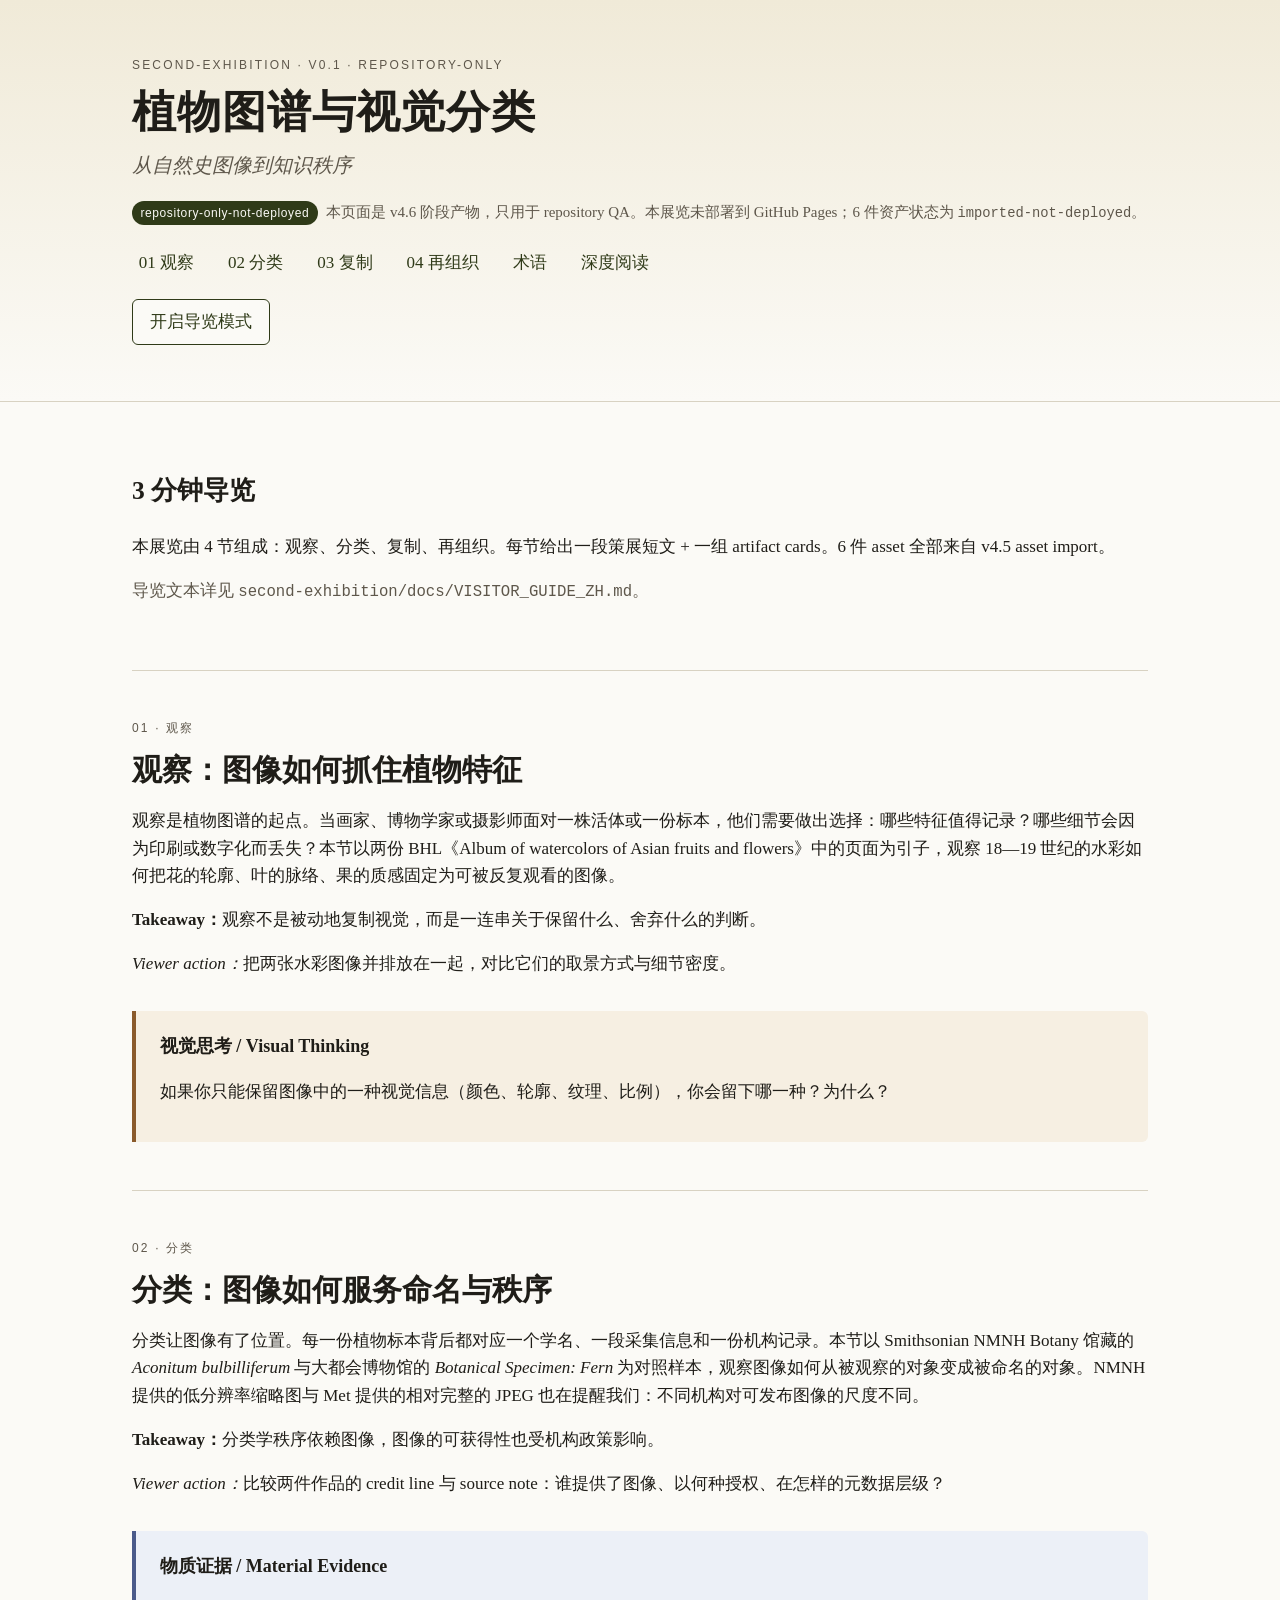
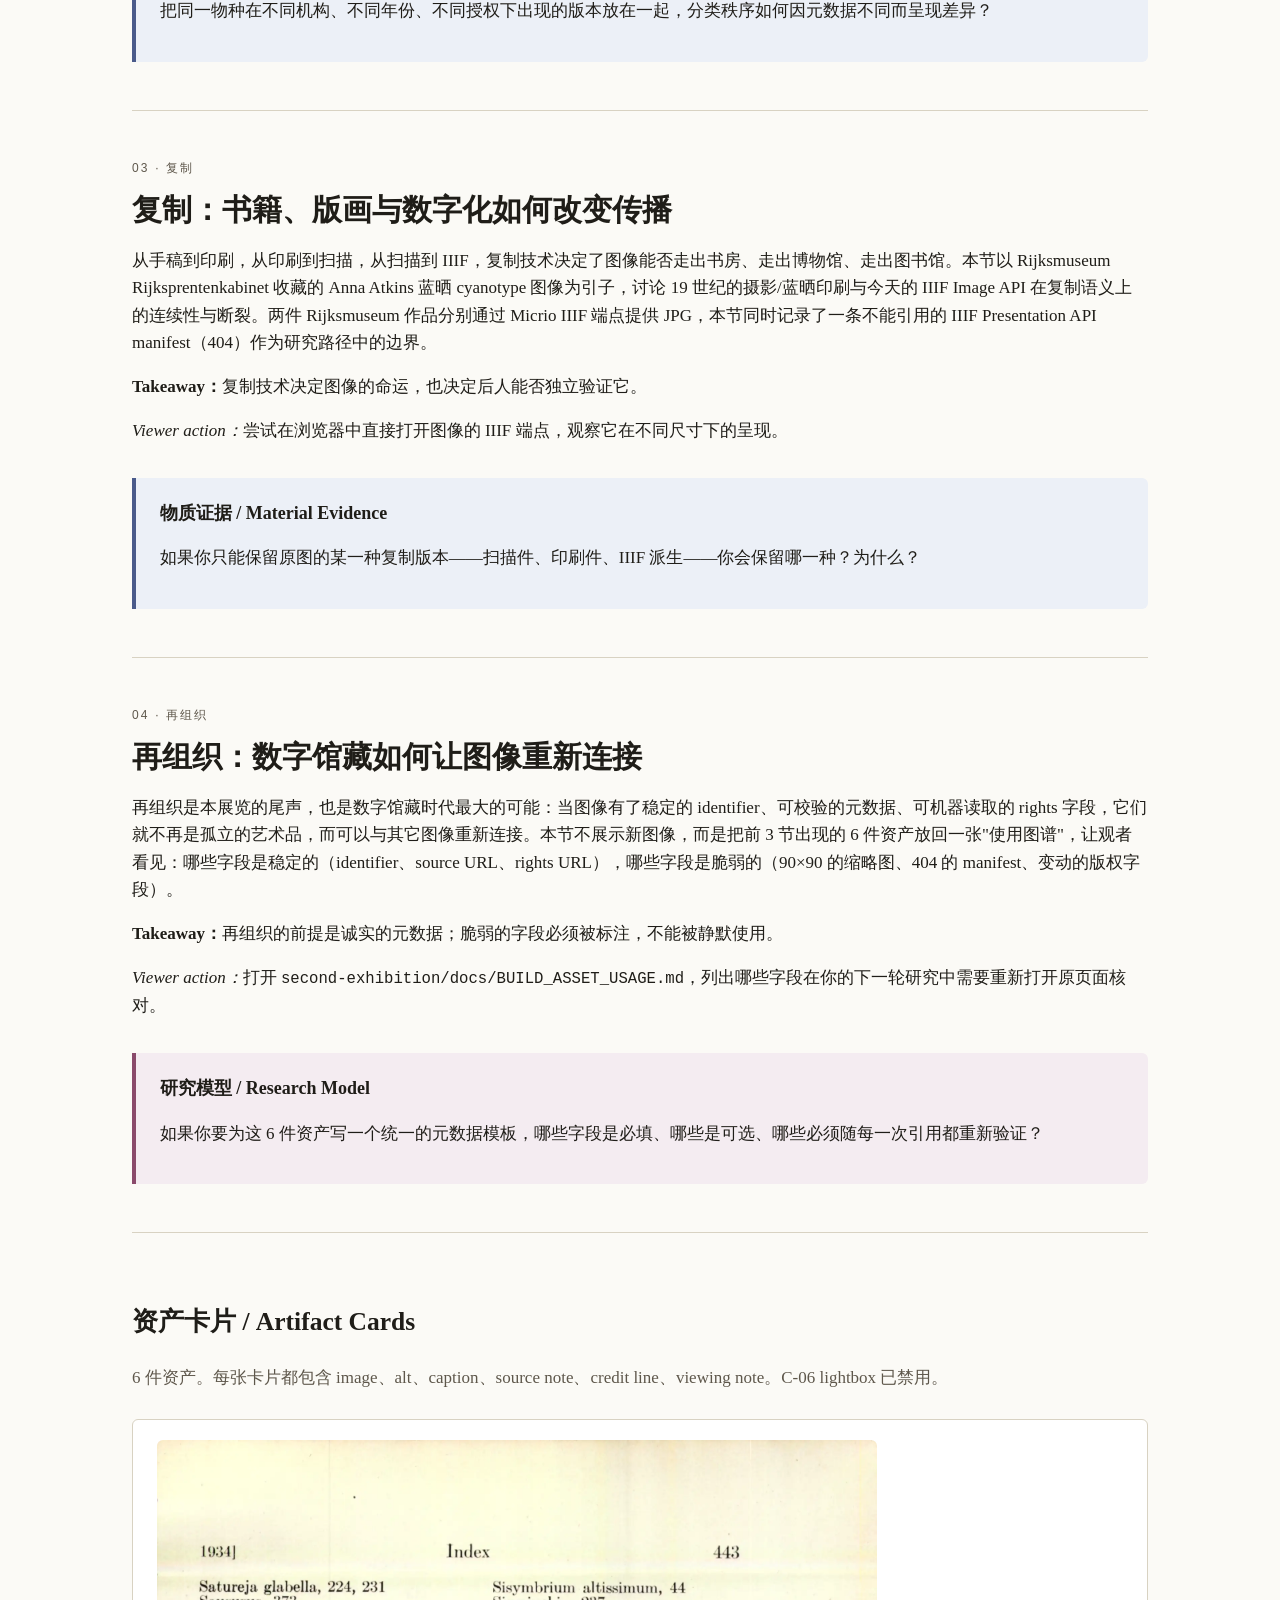
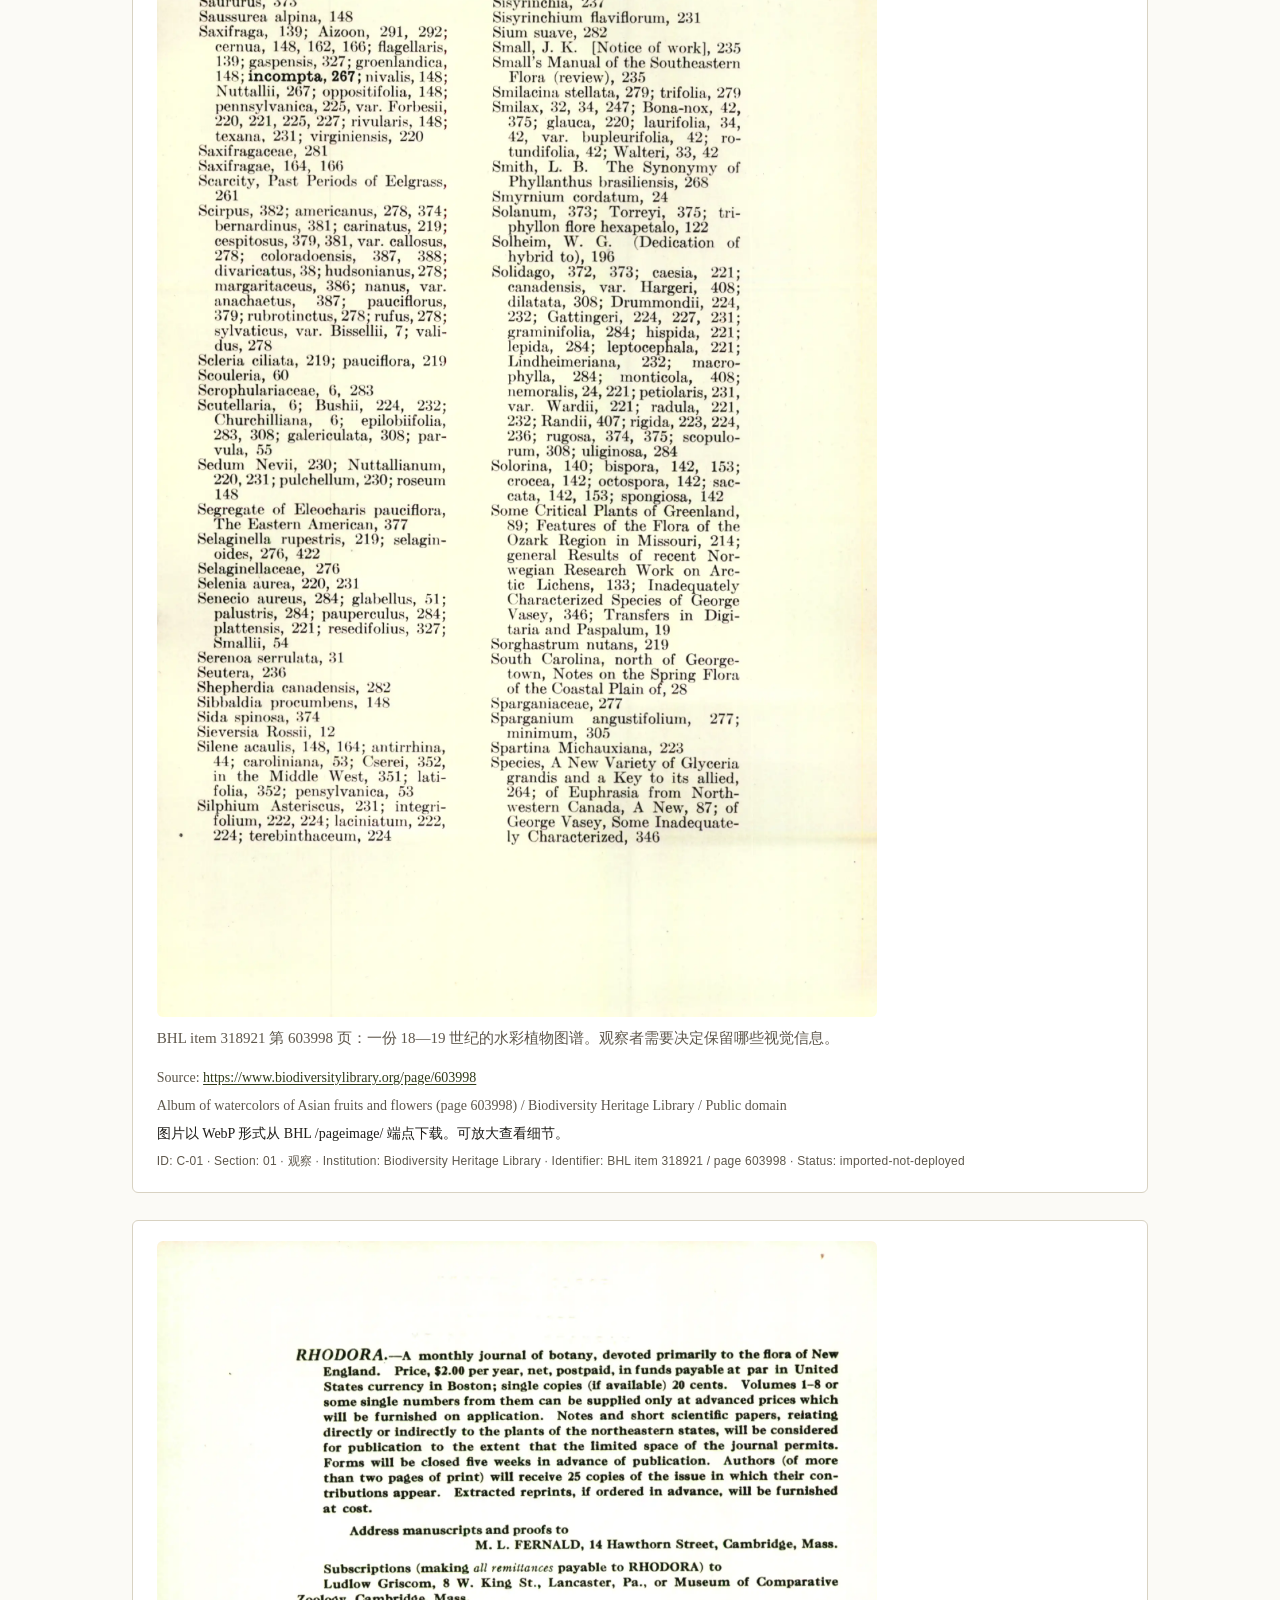
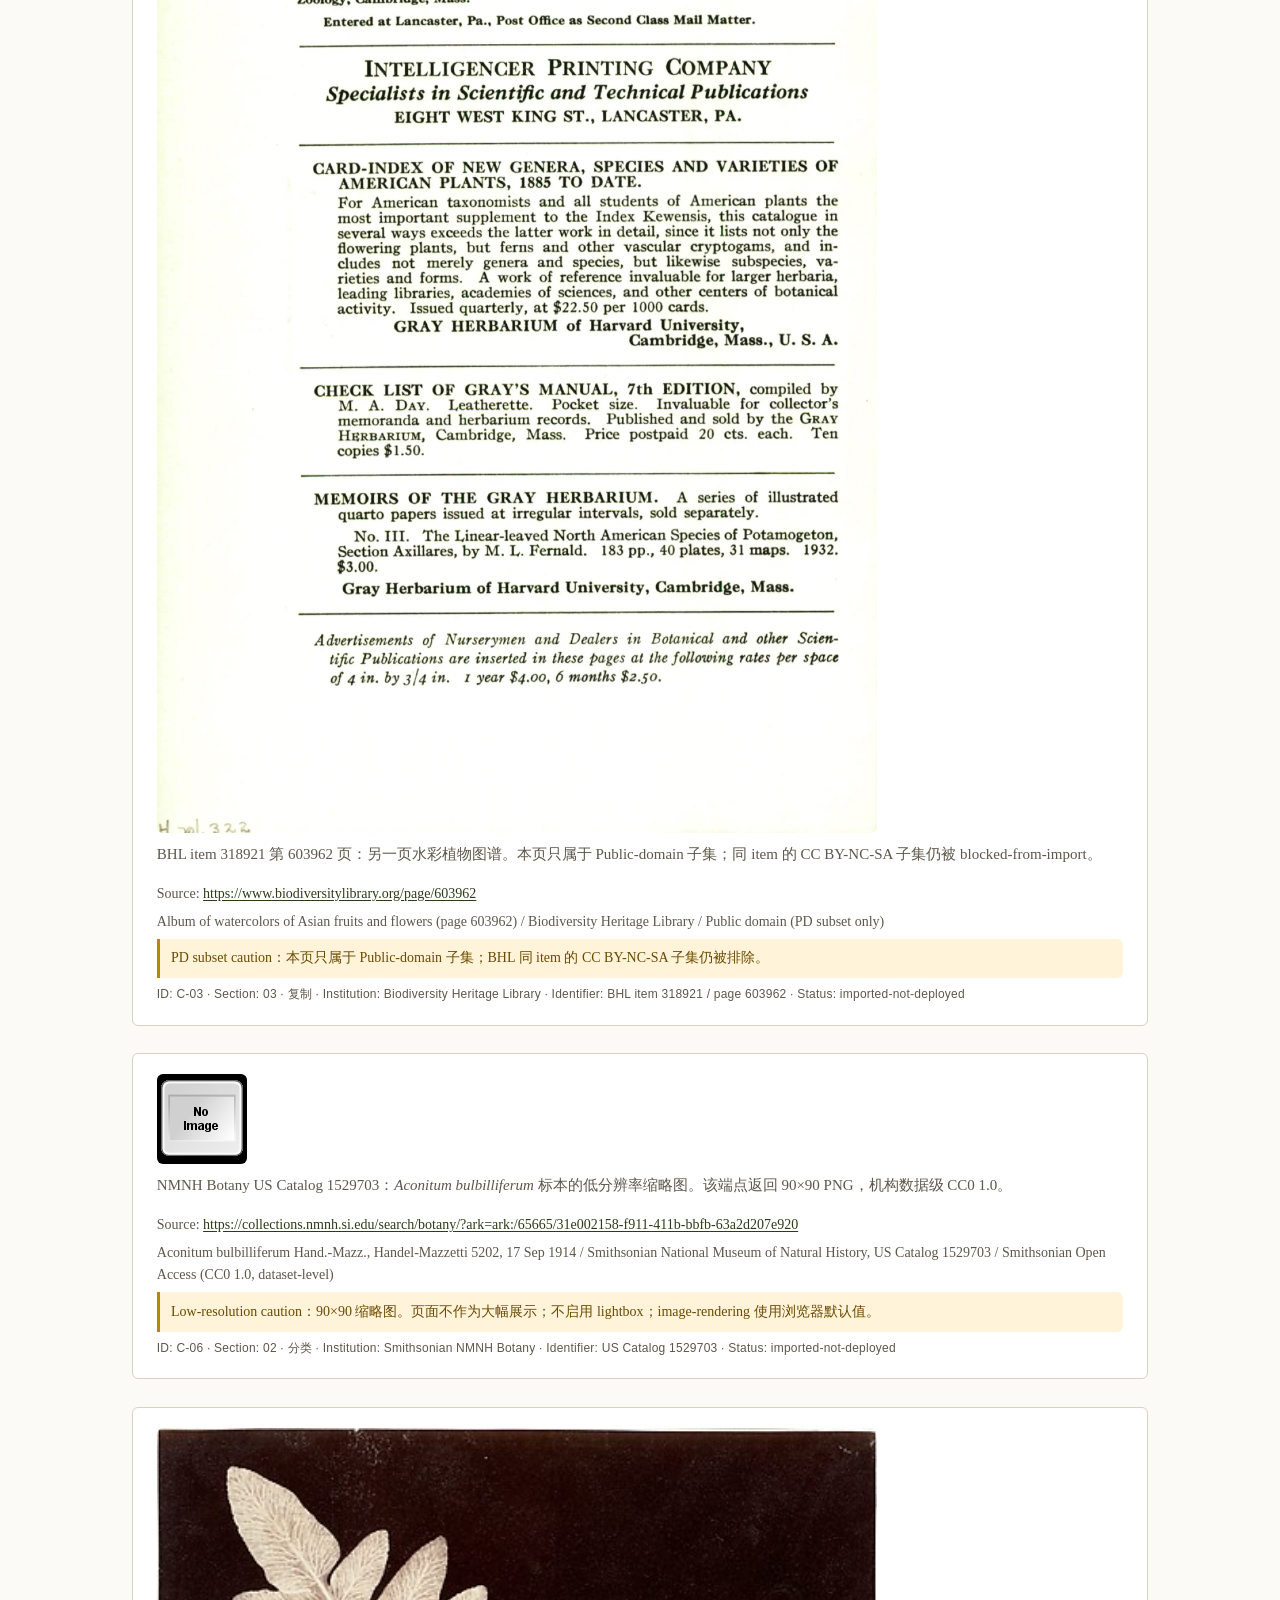
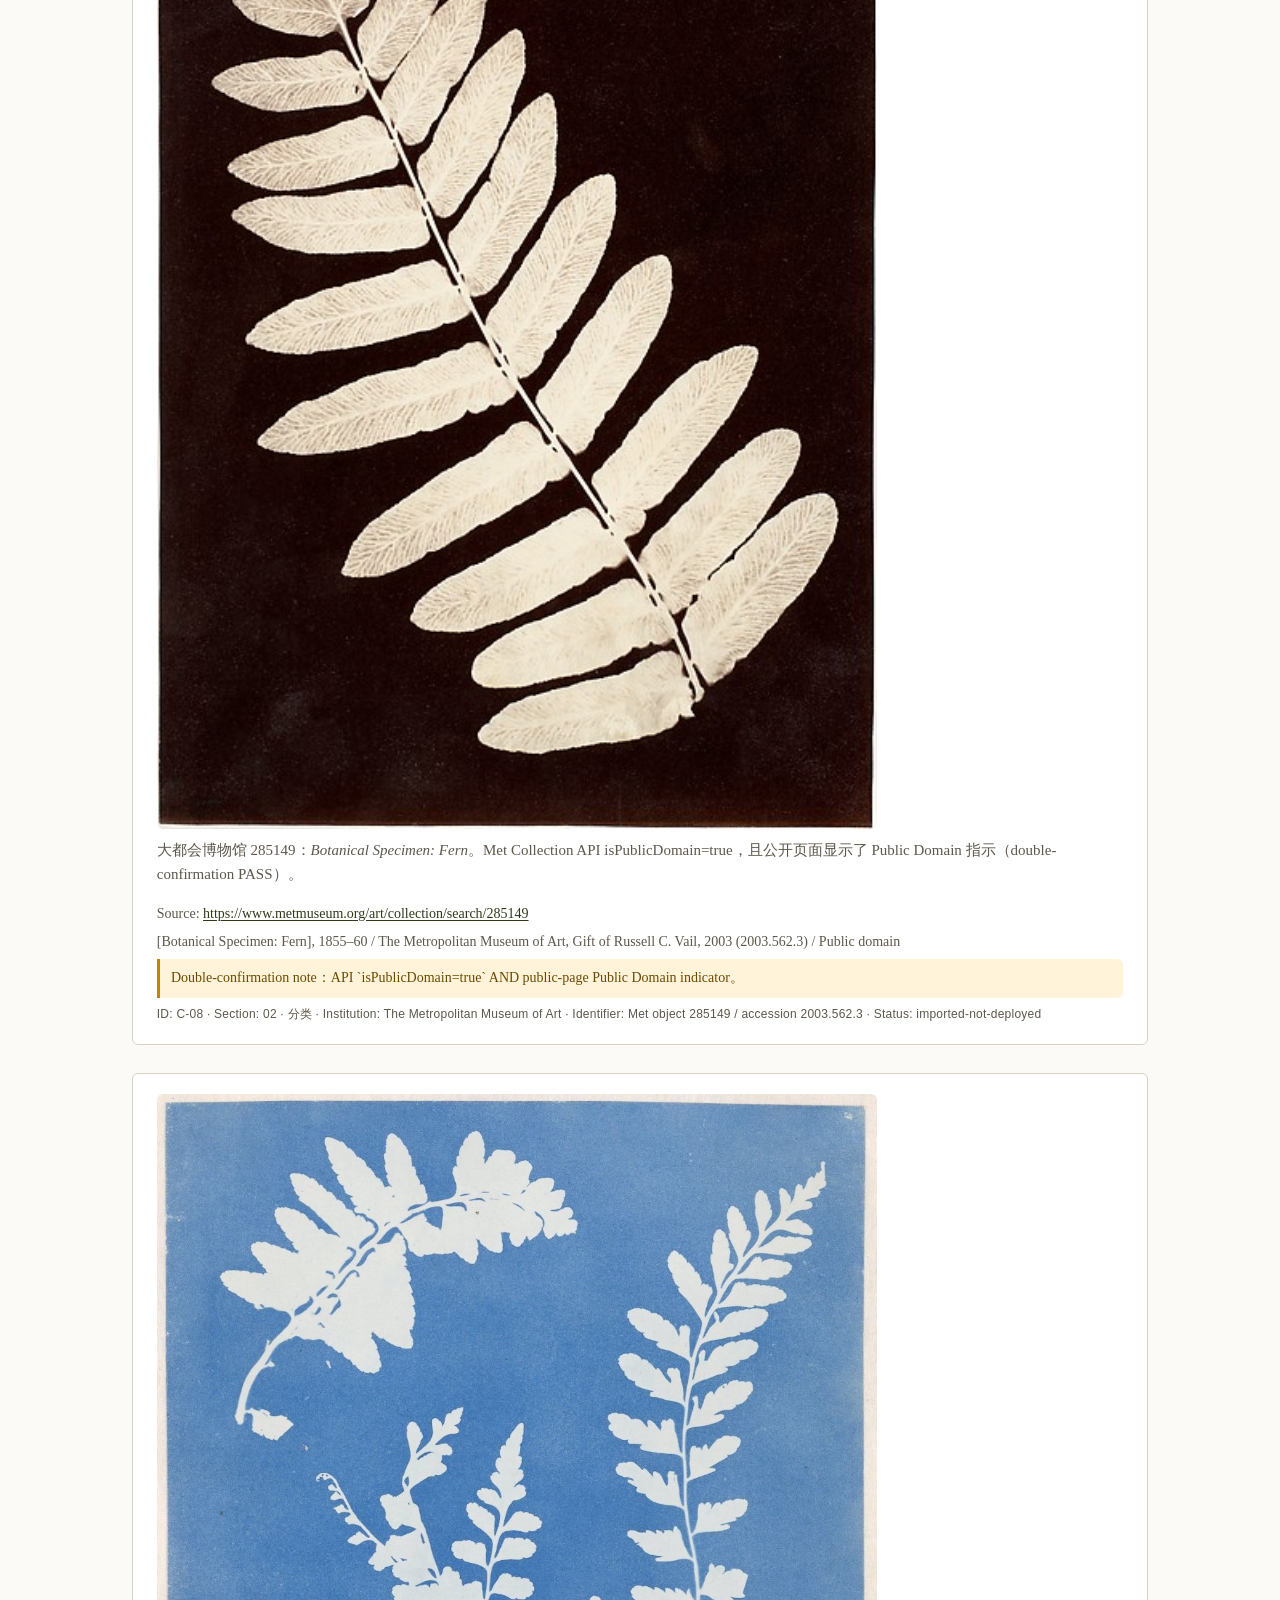
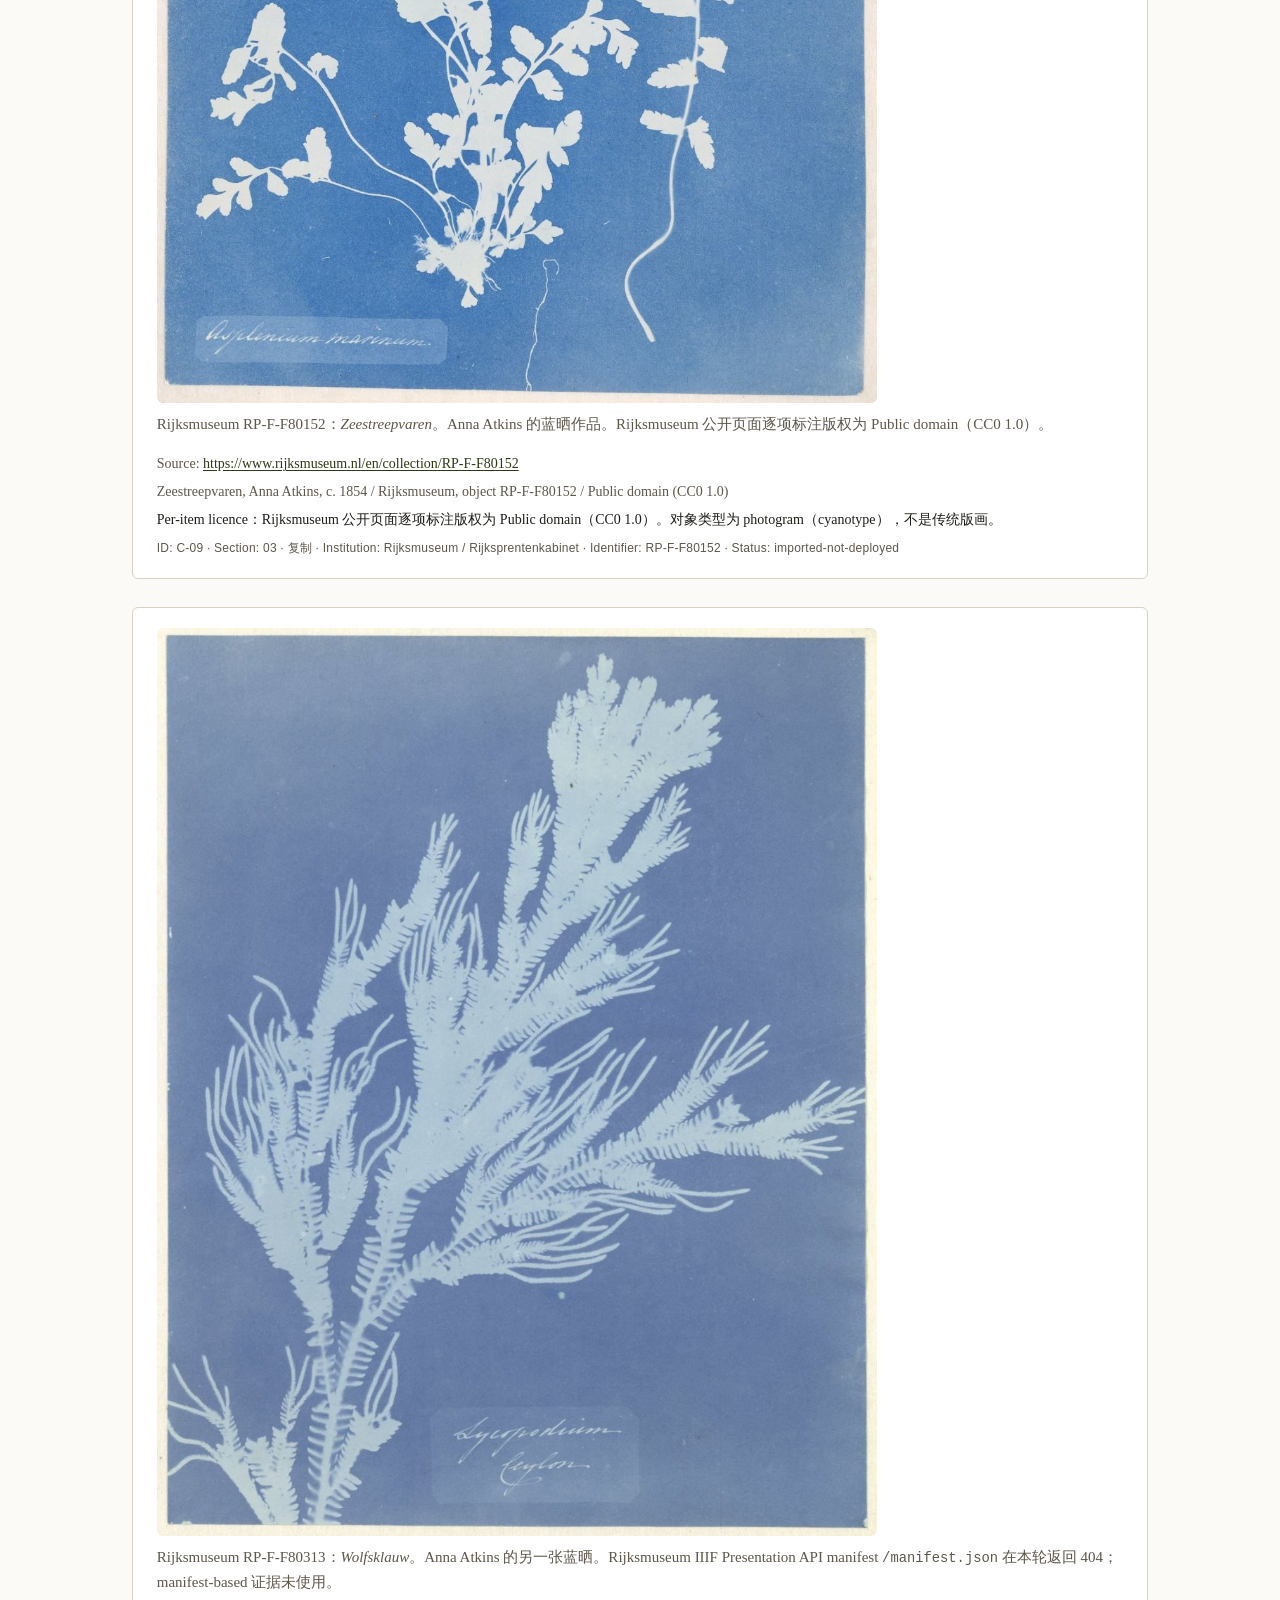
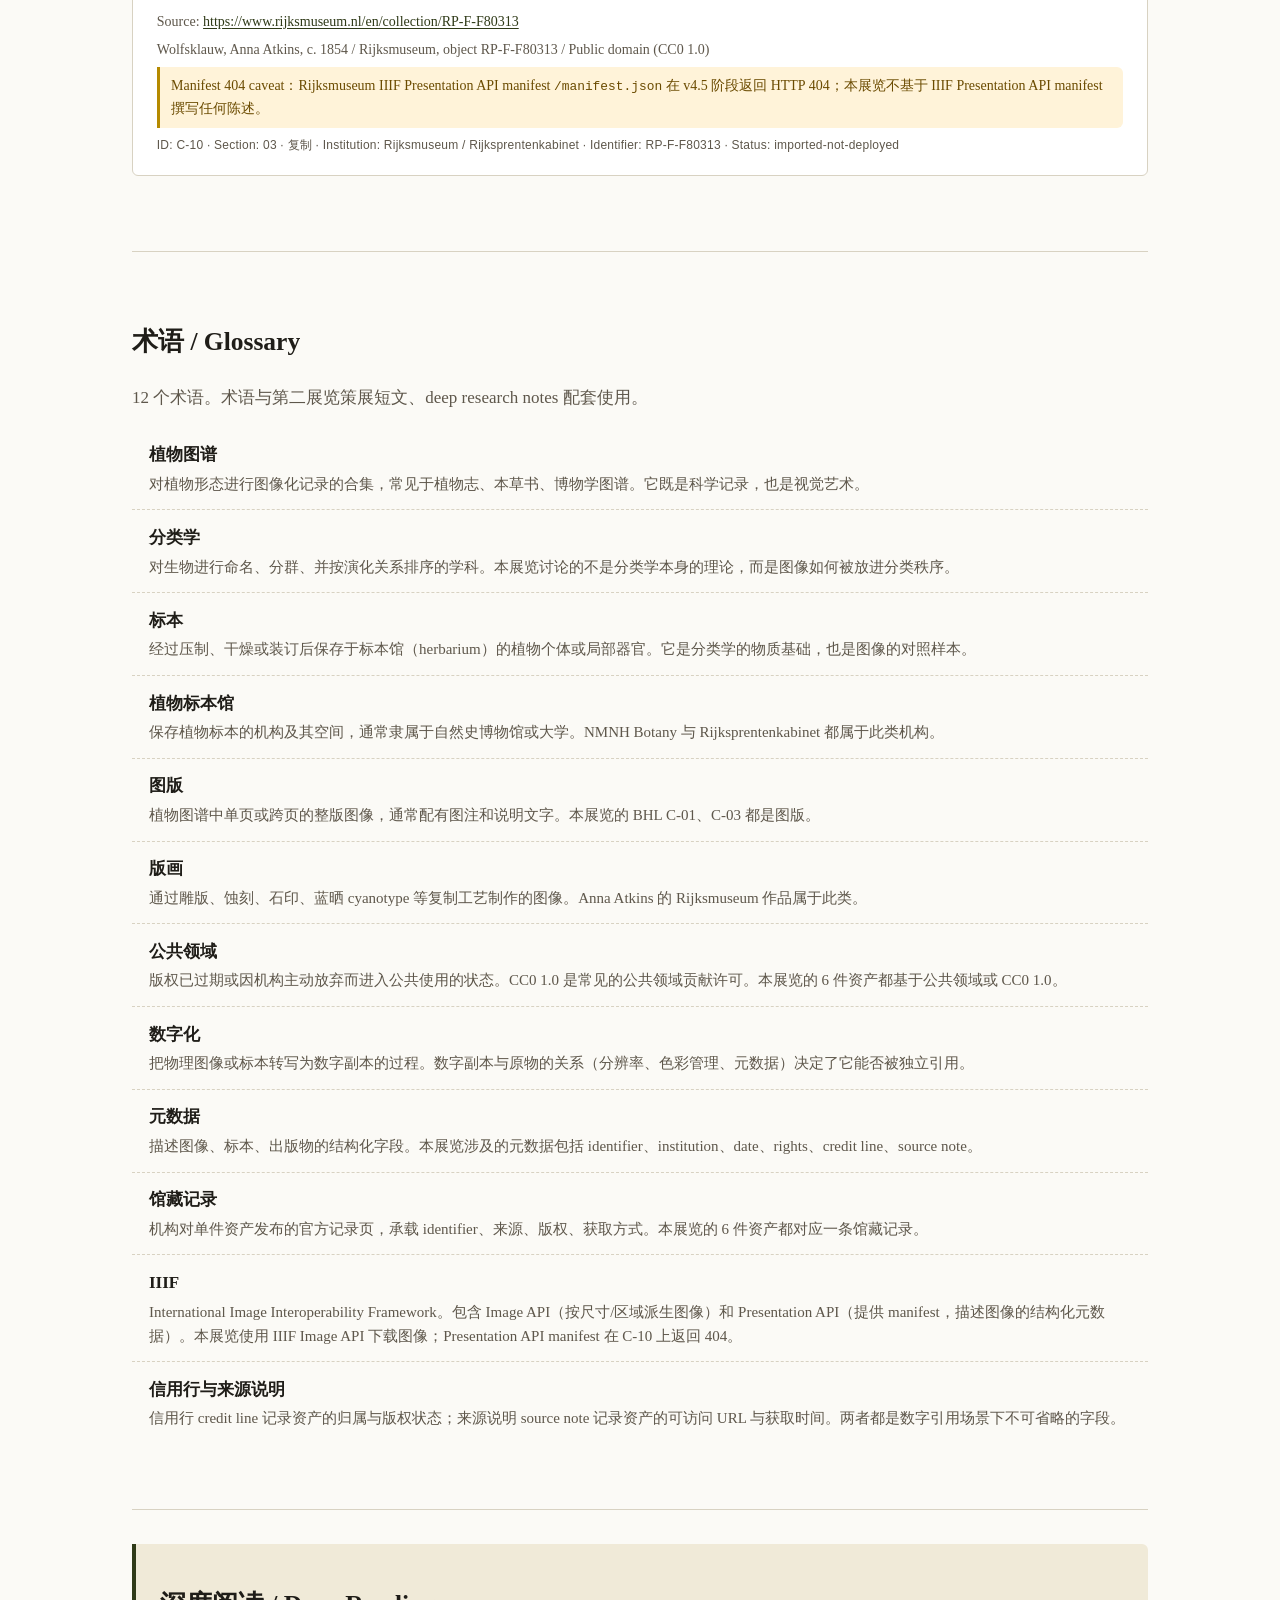
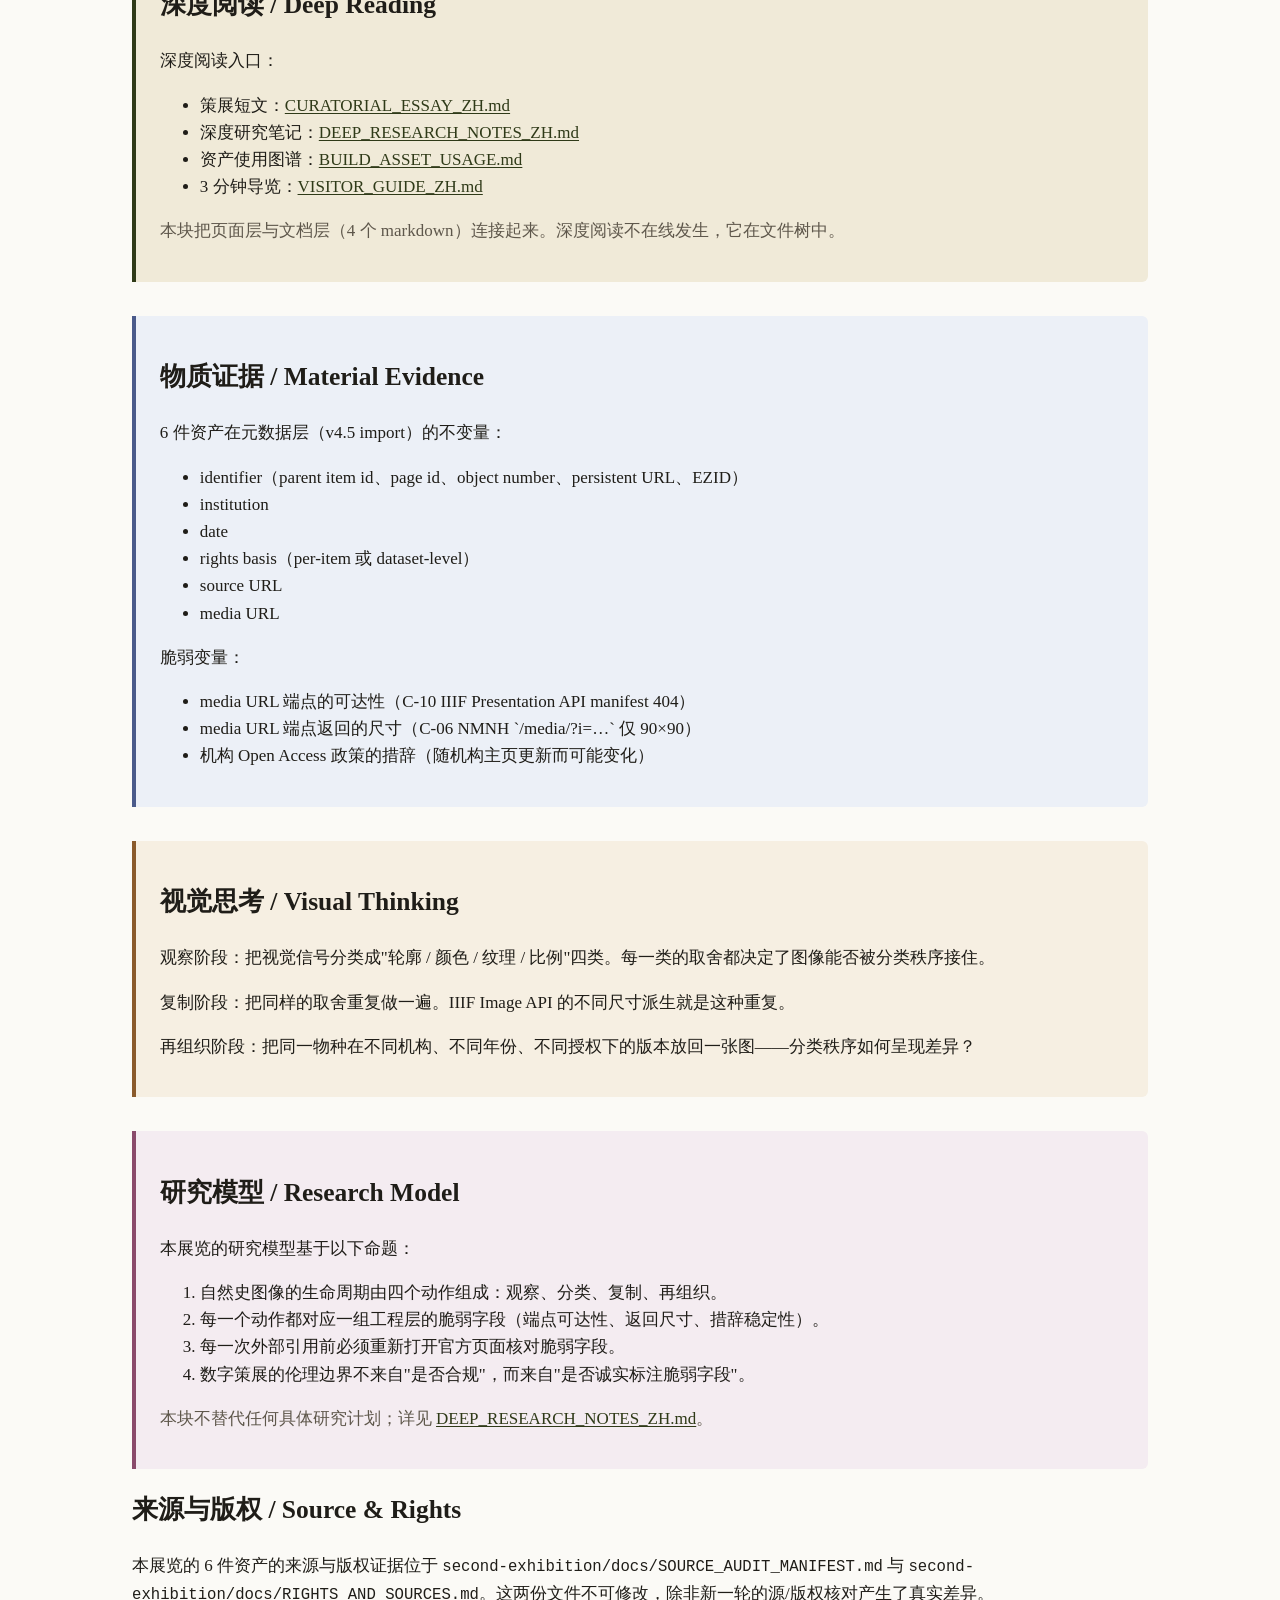
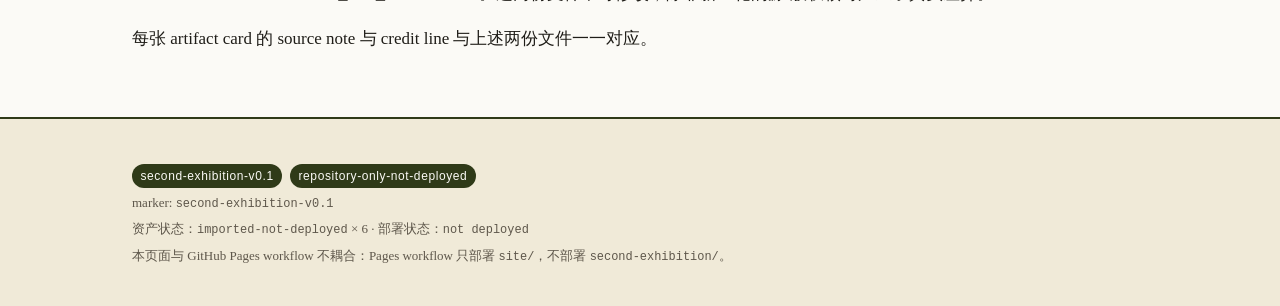
==== second-exhibition/site/index.html @ 1d2da052 "Build repository-only second exhibition" ====
<!DOCTYPE html>
<html lang="zh-Hans">
<head>
<meta charset="UTF-8">
<meta name="viewport" content="width=device-width, initial-scale=1.0">
<meta name="description" content="第二展览 repository-only 页面：从自然史图像到知识秩序。状态：repository-only-not-deployed。">
<title>植物图谱与视觉分类 · 第二展览 v0.1</title>
<link rel="stylesheet" href="style.css">
</head>
<body data-marker="second-exhibition-v0.1">
<a class="skip-link" href="#main">跳到正文</a>

<header class="site-header">
  <div class="container">
    <p class="kicker">second-exhibition · v0.1 · repository-only</p>
    <h1>植物图谱与视觉分类</h1>
    <p class="subtitle">从自然史图像到知识秩序</p>
    <p class="repository-status" role="status">
      <span class="badge">repository-only-not-deployed</span>
      本页面是 v4.6 阶段产物，只用于 repository QA。本展览未部署到 GitHub Pages；6 件资产状态为 <code>imported-not-deployed</code>。
    </p>
    <nav class="section-nav" aria-label="分节导航">
      <a href="#section-1-observation">01 观察</a>
      <a href="#section-2-classification">02 分类</a>
      <a href="#section-3-reproduction">03 复制</a>
      <a href="#section-4-reorganization">04 再组织</a>
      <a href="#glossary">术语</a>
      <a href="#deep-reading-block">深度阅读</a>
    </nav>
    <p class="guided-toggle">
      <button id="guided-toggle" type="button" aria-pressed="false" aria-controls="guided-mode-banner">开启导览模式</button>
    </p>
  </div>
</header>

<main id="main" class="container">

<section class="hero" aria-labelledby="hero-heading">
  <h2 id="hero-heading">3 分钟导览</h2>
  <p>本展览由 4 节组成：观察、分类、复制、再组织。每节给出一段策展短文 + 一组 artifact cards。6 件 asset 全部来自 v4.5 asset import。</p>
  <p class="muted">导览文本详见 <code>second-exhibition/docs/VISITOR_GUIDE_ZH.md</code>。</p>
</section>

<section id="guided-mode-banner" class="guided-banner" hidden>
  <p>导览模式开启。你可以按 Tab 顺序浏览 artifact card；按下 <kbd>Esc</kbd> 关闭任意打开的 lightbox。</p>
</section>

<!-- ===== Section 1 ===== -->
<section id="section-1-observation" class="exhibition-section" data-section-id="section-1-observation" data-candidate-ids="C-01">
  <p class="kicker">01 · 观察</p>
  <h2>观察：图像如何抓住植物特征</h2>
  <p>观察是植物图谱的起点。当画家、博物学家或摄影师面对一株活体或一份标本，他们需要做出选择：哪些特征值得记录？哪些细节会因为印刷或数字化而丢失？本节以两份 BHL《Album of watercolors of Asian fruits and flowers》中的页面为引子，观察 18—19 世纪的水彩如何把花的轮廓、叶的脉络、果的质感固定为可被反复观看的图像。</p>
  <p class="takeaway"><strong>Takeaway：</strong>观察不是被动地复制视觉，而是一连串关于保留什么、舍弃什么的判断。</p>
  <p class="viewer-action"><em>Viewer action：</em>把两张水彩图像并排放在一起，对比它们的取景方式与细节密度。</p>

  <div class="visual-thinking-block deep-block" data-block-type="visual-thinking">
    <h3>视觉思考 / Visual Thinking</h3>
    <p>如果你只能保留图像中的一种视觉信息（颜色、轮廓、纹理、比例），你会留下哪一种？为什么？</p>
  </div>
</section>

<!-- ===== Section 2 ===== -->
<section id="section-2-classification" class="exhibition-section" data-section-id="section-2-classification" data-candidate-ids="C-06 C-08">
  <p class="kicker">02 · 分类</p>
  <h2>分类：图像如何服务命名与秩序</h2>
  <p>分类让图像有了位置。每一份植物标本背后都对应一个学名、一段采集信息和一份机构记录。本节以 Smithsonian NMNH Botany 馆藏的 <em>Aconitum bulbilliferum</em> 与大都会博物馆的 <em>Botanical Specimen: Fern</em> 为对照样本，观察图像如何从被观察的对象变成被命名的对象。NMNH 提供的低分辨率缩略图与 Met 提供的相对完整的 JPEG 也在提醒我们：不同机构对可发布图像的尺度不同。</p>
  <p class="takeaway"><strong>Takeaway：</strong>分类学秩序依赖图像，图像的可获得性也受机构政策影响。</p>
  <p class="viewer-action"><em>Viewer action：</em>比较两件作品的 credit line 与 source note：谁提供了图像、以何种授权、在怎样的元数据层级？</p>

  <div class="material-evidence-block deep-block" data-block-type="material-evidence">
    <h3>物质证据 / Material Evidence</h3>
    <p>把同一物种在不同机构、不同年份、不同授权下出现的版本放在一起，分类秩序如何因元数据不同而呈现差异？</p>
  </div>
</section>

<!-- ===== Section 3 ===== -->
<section id="section-3-reproduction" class="exhibition-section" data-section-id="section-3-reproduction" data-candidate-ids="C-03 C-09 C-10">
  <p class="kicker">03 · 复制</p>
  <h2>复制：书籍、版画与数字化如何改变传播</h2>
  <p>从手稿到印刷，从印刷到扫描，从扫描到 IIIF，复制技术决定了图像能否走出书房、走出博物馆、走出图书馆。本节以 Rijksmuseum Rijksprentenkabinet 收藏的 Anna Atkins 蓝晒 cyanotype 图像为引子，讨论 19 世纪的摄影/蓝晒印刷与今天的 IIIF Image API 在复制语义上的连续性与断裂。两件 Rijksmuseum 作品分别通过 Micrio IIIF 端点提供 JPG，本节同时记录了一条不能引用的 IIIF Presentation API manifest（404）作为研究路径中的边界。</p>
  <p class="takeaway"><strong>Takeaway：</strong>复制技术决定图像的命运，也决定后人能否独立验证它。</p>
  <p class="viewer-action"><em>Viewer action：</em>尝试在浏览器中直接打开图像的 IIIF 端点，观察它在不同尺寸下的呈现。</p>

  <div class="material-evidence-block deep-block" data-block-type="material-evidence">
    <h3>物质证据 / Material Evidence</h3>
    <p>如果你只能保留原图的某一种复制版本——扫描件、印刷件、IIIF 派生——你会保留哪一种？为什么？</p>
  </div>
</section>

<!-- ===== Section 4 ===== -->
<section id="section-4-reorganization" class="exhibition-section" data-section-id="section-4-reorganization" data-candidate-ids="C-01 C-03 C-06 C-08 C-09 C-10">
  <p class="kicker">04 · 再组织</p>
  <h2>再组织：数字馆藏如何让图像重新连接</h2>
  <p>再组织是本展览的尾声，也是数字馆藏时代最大的可能：当图像有了稳定的 identifier、可校验的元数据、可机器读取的 rights 字段，它们就不再是孤立的艺术品，而可以与其它图像重新连接。本节不展示新图像，而是把前 3 节出现的 6 件资产放回一张"使用图谱"，让观者看见：哪些字段是稳定的（identifier、source URL、rights URL），哪些字段是脆弱的（90×90 的缩略图、404 的 manifest、变动的版权字段）。</p>
  <p class="takeaway"><strong>Takeaway：</strong>再组织的前提是诚实的元数据；脆弱的字段必须被标注，不能被静默使用。</p>
  <p class="viewer-action"><em>Viewer action：</em>打开 <code>second-exhibition/docs/BUILD_ASSET_USAGE.md</code>，列出哪些字段在你的下一轮研究中需要重新打开原页面核对。</p>

  <div class="research-model-block deep-block" data-block-type="research-model">
    <h3>研究模型 / Research Model</h3>
    <p>如果你要为这 6 件资产写一个统一的元数据模板，哪些字段是必填、哪些是可选、哪些必须随每一次引用都重新验证？</p>
  </div>
</section>

<!-- ===== Artifact cards ===== -->
<section class="artifact-cards" aria-labelledby="artifact-cards-heading">
  <h2 id="artifact-cards-heading">资产卡片 / Artifact Cards</h2>
  <p class="muted">6 件资产。每张卡片都包含 image、alt、caption、source note、credit line、viewing note。C-06 lightbox 已禁用。</p>

  <article class="artifact-card" data-candidate-id="C-01" data-low-resolution="false" data-lightbox-enabled="true">
    <figure>
      <img src="../assets/images/bhl-318921-page-603998-c01.webp"
           alt="Album of watercolors of Asian fruits and flowers, page 603998 — Pistillaria plate, watercolour on paper, between 1798 and 1850."
           width="720" height="540" loading="lazy" decoding="async">
      <figcaption class="caption">BHL item 318921 第 603998 页：一份 18—19 世纪的水彩植物图谱。观察者需要决定保留哪些视觉信息。</figcaption>
    </figure>
    <p class="source-note">Source: <a href="https://www.biodiversitylibrary.org/page/603998" rel="noopener noreferrer">https://www.biodiversitylibrary.org/page/603998</a></p>
    <p class="credit-line">Album of watercolors of Asian fruits and flowers (page 603998) / Biodiversity Heritage Library / Public domain</p>
    <p class="viewing-note">图片以 WebP 形式从 BHL /pageimage/ 端点下载。可放大查看细节。</p>
    <p class="artifact-meta">ID: C-01 · Section: 01 · 观察 · Institution: Biodiversity Heritage Library · Identifier: BHL item 318921 / page 603998 · Status: imported-not-deployed</p>
  </article>

  <article class="artifact-card" data-candidate-id="C-03" data-low-resolution="false" data-lightbox-enabled="true">
    <figure>
      <img src="../assets/images/bhl-318921-page-603962-c03.webp"
           alt="Album of watercolors of Asian fruits and flowers, page 603962 — Cycas revoluta plate, watercolour on paper, between 1798 and 1850. PD subset only."
           width="720" height="540" loading="lazy" decoding="async">
      <figcaption class="caption">BHL item 318921 第 603962 页：另一页水彩植物图谱。本页只属于 Public-domain 子集；同 item 的 CC BY-NC-SA 子集仍被 blocked-from-import。</figcaption>
    </figure>
    <p class="source-note">Source: <a href="https://www.biodiversitylibrary.org/page/603962" rel="noopener noreferrer">https://www.biodiversitylibrary.org/page/603962</a></p>
    <p class="credit-line">Album of watercolors of Asian fruits and flowers (page 603962) / Biodiversity Heritage Library / Public domain (PD subset only)</p>
    <p class="viewing-note caution">PD subset caution：本页只属于 Public-domain 子集；BHL 同 item 的 CC BY-NC-SA 子集仍被排除。</p>
    <p class="artifact-meta">ID: C-03 · Section: 03 · 复制 · Institution: Biodiversity Heritage Library · Identifier: BHL item 318921 / page 603962 · Status: imported-not-deployed</p>
  </article>

  <article class="artifact-card" data-candidate-id="C-06" data-low-resolution="true" data-lightbox-enabled="false">
    <figure>
      <img src="../assets/images/smithsonian-nmnh-1529703.png"
           alt="Smithsonian NMNH Botany specimen, US Catalog 1529703 — Aconitum bulbilliferum Hand.-Mazz. (Ranunculaceae, Type fragment), 90x90 PNG thumbnail."
           width="90" height="90" loading="lazy" decoding="async">
      <figcaption class="caption">NMNH Botany US Catalog 1529703：<em>Aconitum bulbilliferum</em> 标本的低分辨率缩略图。该端点返回 90×90 PNG，机构数据级 CC0 1.0。</figcaption>
    </figure>
    <p class="source-note">Source: <a href="https://collections.nmnh.si.edu/search/botany/?ark=ark:/65665/31e002158-f911-411b-bbfb-63a2d207e920" rel="noopener noreferrer">https://collections.nmnh.si.edu/search/botany/?ark=ark:/65665/31e002158-f911-411b-bbfb-63a2d207e920</a></p>
    <p class="credit-line">Aconitum bulbilliferum Hand.-Mazz., Handel-Mazzetti 5202, 17 Sep 1914 / Smithsonian National Museum of Natural History, US Catalog 1529703 / Smithsonian Open Access (CC0 1.0, dataset-level)</p>
    <p class="viewing-note caution">Low-resolution caution：90×90 缩略图。页面不作为大幅展示；不启用 lightbox；image-rendering 使用浏览器默认值。</p>
    <p class="artifact-meta">ID: C-06 · Section: 02 · 分类 · Institution: Smithsonian NMNH Botany · Identifier: US Catalog 1529703 · Status: imported-not-deployed</p>
  </article>

  <article class="artifact-card" data-candidate-id="C-08" data-low-resolution="false" data-lightbox-enabled="true">
    <figure>
      <img src="../assets/images/met-285149.jpg"
           alt="[Botanical Specimen: Fern], 1855–60 / The Metropolitan Museum of Art, accession 2003.562.3. Public domain."
           width="449" height="624" loading="lazy" decoding="async">
      <figcaption class="caption">大都会博物馆 285149：<em>Botanical Specimen: Fern</em>。Met Collection API isPublicDomain=true，且公开页面显示了 Public Domain 指示（double-confirmation PASS）。</figcaption>
    </figure>
    <p class="source-note">Source: <a href="https://www.metmuseum.org/art/collection/search/285149" rel="noopener noreferrer">https://www.metmuseum.org/art/collection/search/285149</a></p>
    <p class="credit-line">[Botanical Specimen: Fern], 1855–60 / The Metropolitan Museum of Art, Gift of Russell C. Vail, 2003 (2003.562.3) / Public domain</p>
    <p class="viewing-note caution">Double-confirmation note：API `isPublicDomain=true` AND public-page Public Domain indicator。</p>
    <p class="artifact-meta">ID: C-08 · Section: 02 · 分类 · Institution: The Metropolitan Museum of Art · Identifier: Met object 285149 / accession 2003.562.3 · Status: imported-not-deployed</p>
  </article>

  <article class="artifact-card" data-candidate-id="C-09" data-low-resolution="false" data-lightbox-enabled="true">
    <figure>
      <img src="../assets/images/rijksmuseum-rp-f-f80152.jpg"
           alt="Zeestreepvaren (Pteris), Anna Atkins, c. 1854 / Rijksmuseum, object RP-F-F80152. Cyanotype photogram on paper. Public domain / CC0 1.0."
           width="480" height="606" loading="lazy" decoding="async">
      <figcaption class="caption">Rijksmuseum RP-F-F80152：<em>Zeestreepvaren</em>。Anna Atkins 的蓝晒作品。Rijksmuseum 公开页面逐项标注版权为 Public domain（CC0 1.0）。</figcaption>
    </figure>
    <p class="source-note">Source: <a href="https://www.rijksmuseum.nl/en/collection/RP-F-F80152" rel="noopener noreferrer">https://www.rijksmuseum.nl/en/collection/RP-F-F80152</a></p>
    <p class="credit-line">Zeestreepvaren, Anna Atkins, c. 1854 / Rijksmuseum, object RP-F-F80152 / Public domain (CC0 1.0)</p>
    <p class="viewing-note">Per-item licence：Rijksmuseum 公开页面逐项标注版权为 Public domain（CC0 1.0）。对象类型为 photogram（cyanotype），不是传统版画。</p>
    <p class="artifact-meta">ID: C-09 · Section: 03 · 复制 · Institution: Rijksmuseum / Rijksprentenkabinet · Identifier: RP-F-F80152 · Status: imported-not-deployed</p>
  </article>

  <article class="artifact-card" data-candidate-id="C-10" data-low-resolution="false" data-lightbox-enabled="true">
    <figure>
      <img src="../assets/images/rijksmuseum-rp-f-f80313.jpg"
           alt="Wolfsklauw (Lycopodium), Anna Atkins, c. 1854 / Rijksmuseum, object RP-F-F80313. Cyanotype photogram on paper. Public domain / CC0 1.0."
           width="480" height="605" loading="lazy" decoding="async">
      <figcaption class="caption">Rijksmuseum RP-F-F80313：<em>Wolfsklauw</em>。Anna Atkins 的另一张蓝晒。Rijksmuseum IIIF Presentation API manifest <code>/manifest.json</code> 在本轮返回 404；manifest-based 证据未使用。</figcaption>
    </figure>
    <p class="source-note">Source: <a href="https://www.rijksmuseum.nl/en/collection/RP-F-F80313" rel="noopener noreferrer">https://www.rijksmuseum.nl/en/collection/RP-F-F80313</a></p>
    <p class="credit-line">Wolfsklauw, Anna Atkins, c. 1854 / Rijksmuseum, object RP-F-F80313 / Public domain (CC0 1.0)</p>
    <p class="viewing-note caution">Manifest 404 caveat：Rijksmuseum IIIF Presentation API manifest <code>/manifest.json</code> 在 v4.5 阶段返回 HTTP 404；本展览不基于 IIIF Presentation API manifest 撰写任何陈述。</p>
    <p class="artifact-meta">ID: C-10 · Section: 03 · 复制 · Institution: Rijksmuseum / Rijksprentenkabinet · Identifier: RP-F-F80313 · Status: imported-not-deployed</p>
  </article>
</section>

<!-- ===== Glossary ===== -->
<section id="glossary" class="glossary" aria-labelledby="glossary-heading">
  <h2 id="glossary-heading">术语 / Glossary</h2>
  <p class="muted">12 个术语。术语与第二展览策展短文、deep research notes 配套使用。</p>
  <dl class="glossary-list">
    <div class="glossary-item"><dt>植物图谱</dt><dd>对植物形态进行图像化记录的合集，常见于植物志、本草书、博物学图谱。它既是科学记录，也是视觉艺术。</dd></div>
    <div class="glossary-item"><dt>分类学</dt><dd>对生物进行命名、分群、并按演化关系排序的学科。本展览讨论的不是分类学本身的理论，而是图像如何被放进分类秩序。</dd></div>
    <div class="glossary-item"><dt>标本</dt><dd>经过压制、干燥或装订后保存于标本馆（herbarium）的植物个体或局部器官。它是分类学的物质基础，也是图像的对照样本。</dd></div>
    <div class="glossary-item"><dt>植物标本馆</dt><dd>保存植物标本的机构及其空间，通常隶属于自然史博物馆或大学。NMNH Botany 与 Rijksprentenkabinet 都属于此类机构。</dd></div>
    <div class="glossary-item"><dt>图版</dt><dd>植物图谱中单页或跨页的整版图像，通常配有图注和说明文字。本展览的 BHL C-01、C-03 都是图版。</dd></div>
    <div class="glossary-item"><dt>版画</dt><dd>通过雕版、蚀刻、石印、蓝晒 cyanotype 等复制工艺制作的图像。Anna Atkins 的 Rijksmuseum 作品属于此类。</dd></div>
    <div class="glossary-item"><dt>公共领域</dt><dd>版权已过期或因机构主动放弃而进入公共使用的状态。CC0 1.0 是常见的公共领域贡献许可。本展览的 6 件资产都基于公共领域或 CC0 1.0。</dd></div>
    <div class="glossary-item"><dt>数字化</dt><dd>把物理图像或标本转写为数字副本的过程。数字副本与原物的关系（分辨率、色彩管理、元数据）决定了它能否被独立引用。</dd></div>
    <div class="glossary-item"><dt>元数据</dt><dd>描述图像、标本、出版物的结构化字段。本展览涉及的元数据包括 identifier、institution、date、rights、credit line、source note。</dd></div>
    <div class="glossary-item"><dt>馆藏记录</dt><dd>机构对单件资产发布的官方记录页，承载 identifier、来源、版权、获取方式。本展览的 6 件资产都对应一条馆藏记录。</dd></div>
    <div class="glossary-item"><dt>IIIF</dt><dd>International Image Interoperability Framework。包含 Image API（按尺寸/区域派生图像）和 Presentation API（提供 manifest，描述图像的结构化元数据）。本展览使用 IIIF Image API 下载图像；Presentation API manifest 在 C-10 上返回 404。</dd></div>
    <div class="glossary-item"><dt>信用行与来源说明</dt><dd>信用行 credit line 记录资产的归属与版权状态；来源说明 source note 记录资产的可访问 URL 与获取时间。两者都是数字引用场景下不可省略的字段。</dd></div>
  </dl>
</section>

<!-- ===== Deep blocks (one of each kind) ===== -->
<section id="deep-reading-block" class="deep-reading-block deep-block" data-block-type="deep-reading">
  <h2>深度阅读 / Deep Reading</h2>
  <p>深度阅读入口：</p>
  <ul>
    <li>策展短文：<a href="../docs/CURATORIAL_ESSAY_ZH.md">CURATORIAL_ESSAY_ZH.md</a></li>
    <li>深度研究笔记：<a href="../docs/DEEP_RESEARCH_NOTES_ZH.md">DEEP_RESEARCH_NOTES_ZH.md</a></li>
    <li>资产使用图谱：<a href="../docs/BUILD_ASSET_USAGE.md">BUILD_ASSET_USAGE.md</a></li>
    <li>3 分钟导览：<a href="../docs/VISITOR_GUIDE_ZH.md">VISITOR_GUIDE_ZH.md</a></li>
  </ul>
  <p class="muted">本块把页面层与文档层（4 个 markdown）连接起来。深度阅读不在线发生，它在文件树中。</p>
</section>

<section class="material-evidence-block deep-block" data-block-type="material-evidence" aria-labelledby="material-evidence-heading">
  <h2 id="material-evidence-heading">物质证据 / Material Evidence</h2>
  <p>6 件资产在元数据层（v4.5 import）的不变量：</p>
  <ul>
    <li>identifier（parent item id、page id、object number、persistent URL、EZID）</li>
    <li>institution</li>
    <li>date</li>
    <li>rights basis（per-item 或 dataset-level）</li>
    <li>source URL</li>
    <li>media URL</li>
  </ul>
  <p>脆弱变量：</p>
  <ul>
    <li>media URL 端点的可达性（C-10 IIIF Presentation API manifest 404）</li>
    <li>media URL 端点返回的尺寸（C-06 NMNH `/media/?i=…` 仅 90×90）</li>
    <li>机构 Open Access 政策的措辞（随机构主页更新而可能变化）</li>
  </ul>
</section>

<section class="visual-thinking-block deep-block" data-block-type="visual-thinking" aria-labelledby="visual-thinking-heading">
  <h2 id="visual-thinking-heading">视觉思考 / Visual Thinking</h2>
  <p>观察阶段：把视觉信号分类成"轮廓 / 颜色 / 纹理 / 比例"四类。每一类的取舍都决定了图像能否被分类秩序接住。</p>
  <p>复制阶段：把同样的取舍重复做一遍。IIIF Image API 的不同尺寸派生就是这种重复。</p>
  <p>再组织阶段：把同一物种在不同机构、不同年份、不同授权下的版本放回一张图——分类秩序如何呈现差异？</p>
</section>

<section class="research-model-block deep-block" data-block-type="research-model" aria-labelledby="research-model-heading">
  <h2 id="research-model-heading">研究模型 / Research Model</h2>
  <p>本展览的研究模型基于以下命题：</p>
  <ol>
    <li>自然史图像的生命周期由四个动作组成：观察、分类、复制、再组织。</li>
    <li>每一个动作都对应一组工程层的脆弱字段（端点可达性、返回尺寸、措辞稳定性）。</li>
    <li>每一次外部引用前必须重新打开官方页面核对脆弱字段。</li>
    <li>数字策展的伦理边界不来自"是否合规"，而来自"是否诚实标注脆弱字段"。</li>
  </ol>
  <p class="muted">本块不替代任何具体研究计划；详见 <a href="../docs/DEEP_RESEARCH_NOTES_ZH.md">DEEP_RESEARCH_NOTES_ZH.md</a>。</p>
</section>

<section class="source-rights-entry" aria-labelledby="source-rights-heading">
  <h2 id="source-rights-heading">来源与版权 / Source &amp; Rights</h2>
  <p>本展览的 6 件资产的来源与版权证据位于 <code>second-exhibition/docs/SOURCE_AUDIT_MANIFEST.md</code> 与 <code>second-exhibition/docs/RIGHTS_AND_SOURCES.md</code>。这两份文件不可修改，除非新一轮的源/版权核对产生了真实差异。</p>
  <p>每张 artifact card 的 source note 与 credit line 与上述两份文件一一对应。</p>
</section>

</main>

<footer class="site-footer">
  <div class="container">
    <p class="repository-status">
      <span class="badge">second-exhibition-v0.1</span>
      <span class="badge">repository-only-not-deployed</span>
    </p>
    <p class="muted">marker: <code>second-exhibition-v0.1</code></p>
    <p class="muted">资产状态：<code>imported-not-deployed</code> × 6 · 部署状态：<code>not deployed</code></p>
    <p class="muted">本页面与 GitHub Pages workflow 不耦合：Pages workflow 只部署 <code>site/</code>，不部署 <code>second-exhibition/</code>。</p>
  </div>
</footer>

<!-- ===== Lightbox ===== -->
<div id="lightbox" class="lightbox" hidden aria-hidden="true" role="dialog" aria-modal="true" aria-labelledby="lightbox-title">
  <div class="lightbox-overlay" data-lightbox-close></div>
  <figure class="lightbox-inner">
    <img id="lightbox-img" alt="">
    <figcaption id="lightbox-caption"></figcaption>
    <p class="lightbox-source-note" id="lightbox-source-note"></p>
    <p class="lightbox-credit-line" id="lightbox-credit-line"></p>
    <button type="button" class="lightbox-close" data-lightbox-close aria-label="关闭 lightbox">关闭 (Esc)</button>
  </figure>
</div>

<script src="script.js"></script>
</body>
</html>
---- second-exhibition/site/style.css ----
/* ============================================================
 * Second Exhibition (v0.1) — repository-only stylesheet
 * No external resources, no third-party CSS, no animations
 * beyond CSS transitions (respecting prefers-reduced-motion).
 * ============================================================ */

:root {
  --bg: #fbfaf6;
  --fg: #1f1d18;
  --fg-muted: #5e574b;
  --accent: #6a7a48;
  --accent-strong: #2f3a18;
  --border: #d8d2c2;
  --warning-bg: #fff3d9;
  --warning-fg: #6b4b00;
  --repo-badge-bg: #2f3a18;
  --repo-badge-fg: #fbfaf6;
  --max-width: 1080px;
  --gutter: clamp(16px, 4vw, 32px);
  --radius: 6px;
  --line: 1.6;
}

* {
  box-sizing: border-box;
}

html {
  -webkit-text-size-adjust: 100%;
}

body {
  margin: 0;
  font-family: "Songti SC", "STSong", "Source Han Serif SC", "Noto Serif CJK SC", Georgia, serif;
  font-size: 17px;
  line-height: var(--line);
  background: var(--bg);
  color: var(--fg);
}

.container {
  max-width: var(--max-width);
  margin: 0 auto;
  padding: 0 var(--gutter);
}

a {
  color: var(--accent-strong);
  text-decoration: underline;
  text-underline-offset: 2px;
  word-break: break-word;
  overflow-wrap: anywhere;
}
code {
  font-family: ui-monospace, SFMono-Regular, Menlo, Consolas, monospace;
  font-size: 0.92em;
  word-break: break-word;
  overflow-wrap: anywhere;
}
a:focus-visible {
  outline: 2px solid var(--accent);
  outline-offset: 2px;
  border-radius: 2px;
}

button {
  font: inherit;
  cursor: pointer;
  padding: 0.5em 1em;
  border: 1px solid var(--accent-strong);
  background: var(--bg);
  color: var(--accent-strong);
  border-radius: var(--radius);
}
button:focus-visible {
  outline: 2px solid var(--accent);
  outline-offset: 2px;
}
button[aria-pressed="true"] {
  background: var(--accent-strong);
  color: var(--bg);
}

.skip-link {
  position: absolute;
  left: -9999px;
  top: auto;
  width: 1px;
  height: 1px;
  overflow: hidden;
}
.skip-link:focus {
  position: static;
  width: auto;
  height: auto;
  display: inline-block;
  padding: 0.4em 0.8em;
  background: var(--accent-strong);
  color: var(--bg);
  border-radius: var(--radius);
}

/* ---- Header ---- */

.site-header {
  background: linear-gradient(180deg, #f0ead8 0%, #fbfaf6 100%);
  padding: clamp(28px, 5vw, 56px) 0;
  border-bottom: 1px solid var(--border);
}

.site-header h1 {
  margin: 0 0 0.2em 0;
  font-size: clamp(28px, 5vw, 44px);
  line-height: 1.2;
  letter-spacing: 0.02em;
}

.site-header .subtitle {
  margin: 0 0 1em 0;
  font-size: clamp(16px, 2.5vw, 20px);
  color: var(--fg-muted);
  font-style: italic;
}

.kicker {
  font-family: -apple-system, BlinkMacSystemFont, "Helvetica Neue", Arial, sans-serif;
  font-size: 12px;
  letter-spacing: 0.18em;
  text-transform: uppercase;
  color: var(--fg-muted);
  margin: 0 0 1em 0;
}

/* ---- Repository status badge ---- */

.repository-status {
  margin: 1em 0;
  font-size: 15px;
  color: var(--fg-muted);
  line-height: 1.5;
}

.badge {
  display: inline-block;
  padding: 0.25em 0.7em;
  background: var(--repo-badge-bg);
  color: var(--repo-badge-fg);
  border-radius: 999px;
  font-size: 12px;
  font-family: -apple-system, BlinkMacSystemFont, "Helvetica Neue", Arial, sans-serif;
  letter-spacing: 0.05em;
  margin-right: 0.4em;
  vertical-align: middle;
}

/* ---- Section nav ---- */

.section-nav {
  display: flex;
  flex-wrap: wrap;
  gap: 0.6em 1.2em;
  margin: 1.2em 0 0 0;
  padding: 0;
}
.section-nav a {
  text-decoration: none;
  padding: 0.2em 0.4em;
  border-bottom: 2px solid transparent;
}
.section-nav a:hover,
.section-nav a:focus-visible {
  border-bottom-color: var(--accent);
}

.guided-toggle {
  margin: 1em 0 0 0;
}

/* ---- Hero ---- */

.hero {
  padding: clamp(28px, 4vw, 48px) 0;
  border-bottom: 1px solid var(--border);
}

/* ---- Guided banner ---- */

.guided-banner {
  padding: 1em 1.2em;
  background: #f0ead8;
  border: 1px solid var(--border);
  border-radius: var(--radius);
  margin: 0 0 2em 0;
}
.guided-banner[hidden] {
  display: none;
}

/* ---- Exhibition sections ---- */

.exhibition-section {
  padding: clamp(28px, 4vw, 48px) 0;
  border-bottom: 1px solid var(--border);
}

.exhibition-section h2 {
  font-size: clamp(22px, 3.5vw, 30px);
  margin: 0.2em 0 0.6em 0;
  line-height: 1.3;
}

.takeaway,
.viewer-action {
  margin: 1em 0;
}

.muted {
  color: var(--fg-muted);
}

/* ---- Deep blocks ---- */

.deep-block {
  margin: 2em 0 0 0;
  padding: 1.2em 1.4em;
  border-left: 4px solid var(--accent);
  background: #f7f4ea;
  border-radius: 0 var(--radius) var(--radius) 0;
}
.deep-block h3 {
  margin: 0 0 0.6em 0;
  font-size: 18px;
}

.visual-thinking-block {
  border-left-color: #8a5a2b;
  background: #f6efe2;
}

.material-evidence-block {
  border-left-color: #4a5a8a;
  background: #ecf0f7;
}

.research-model-block {
  border-left-color: #8a4a6b;
  background: #f4ecf1;
}

.deep-reading-block {
  border-left-color: var(--accent-strong);
  background: #f0ead8;
}

/* ---- Artifact cards ---- */

.artifact-cards {
  padding: clamp(28px, 4vw, 48px) 0;
  border-bottom: 1px solid var(--border);
}

.artifact-card {
  margin: 1.6em 0;
  padding: 1.2em 1.4em;
  border: 1px solid var(--border);
  border-radius: var(--radius);
  background: #ffffff;
}
.artifact-card figure {
  margin: 0 0 1em 0;
}
.artifact-card img {
  display: block;
  width: 100%;
  height: auto;
  max-width: 720px;
  border-radius: var(--radius);
  background: #f0ead8;
  cursor: zoom-in;
}
.artifact-card[data-lightbox-enabled="false"] img {
  cursor: default;
}
.artifact-card[data-low-resolution="true"] img {
  max-width: 180px;
  width: auto;
}

.caption {
  font-size: 15px;
  color: var(--fg-muted);
  margin: 0.6em 0 0 0;
}

.source-note,
.credit-line {
  font-size: 14px;
  color: var(--fg-muted);
  margin: 0.4em 0;
}

.viewing-note {
  font-size: 14px;
  margin: 0.4em 0;
}

.viewing-note.caution,
p.caution {
  background: var(--warning-bg);
  color: var(--warning-fg);
  padding: 0.6em 0.8em;
  border-left: 3px solid #b58a00;
  border-radius: 0 var(--radius) var(--radius) 0;
}

.artifact-meta {
  font-family: -apple-system, BlinkMacSystemFont, "Helvetica Neue", Arial, sans-serif;
  font-size: 12px;
  color: var(--fg-muted);
  margin: 0.6em 0 0 0;
  letter-spacing: 0.02em;
}

/* ---- Glossary ---- */

.glossary {
  padding: clamp(28px, 4vw, 48px) 0;
  border-bottom: 1px solid var(--border);
}

.glossary-list {
  margin: 1em 0;
  padding: 0;
}
.glossary-item {
  padding: 0.8em 1em;
  border-bottom: 1px dashed var(--border);
}
.glossary-item:last-child {
  border-bottom: none;
}
.glossary-item dt {
  font-weight: bold;
  margin-bottom: 0.2em;
}
.glossary-item dd {
  margin: 0;
  color: var(--fg-muted);
  font-size: 15px;
}

/* ---- Footer ---- */

.site-footer {
  margin-top: clamp(28px, 5vw, 64px);
  padding: clamp(24px, 4vw, 40px) 0;
  border-top: 2px solid var(--accent-strong);
  background: #f0ead8;
}
.site-footer p {
  margin: 0.4em 0;
  font-size: 13px;
  color: var(--fg-muted);
}

/* ---- Lightbox ---- */

.lightbox {
  position: fixed;
  inset: 0;
  z-index: 100;
  display: flex;
  align-items: center;
  justify-content: center;
}
.lightbox[hidden] {
  display: none;
}
.lightbox-overlay {
  position: absolute;
  inset: 0;
  background: rgba(20, 18, 12, 0.85);
}
.lightbox-inner {
  position: relative;
  max-width: min(96vw, 1100px);
  max-height: 96vh;
  background: #fbfaf6;
  border-radius: var(--radius);
  padding: 1em;
  margin: 0;
  overflow: auto;
  z-index: 1;
}
.lightbox-inner img {
  display: block;
  max-width: 100%;
  height: auto;
  border-radius: var(--radius);
}
.lightbox-source-note,
.lightbox-credit-line {
  font-size: 13px;
  color: var(--fg-muted);
  margin: 0.4em 0;
}
.lightbox-close {
  margin-top: 0.8em;
}

/* ---- Reduced motion ---- */

@media (prefers-reduced-motion: reduce) {
  * {
    transition-duration: 0s !important;
    animation-duration: 0s !important;
  }
}

/* ---- Mobile ---- */

@media (max-width: 600px) {
  body {
    font-size: 16px;
  }
  .site-header h1 {
    font-size: 28px;
  }
  .artifact-card {
    padding: 1em;
  }
}
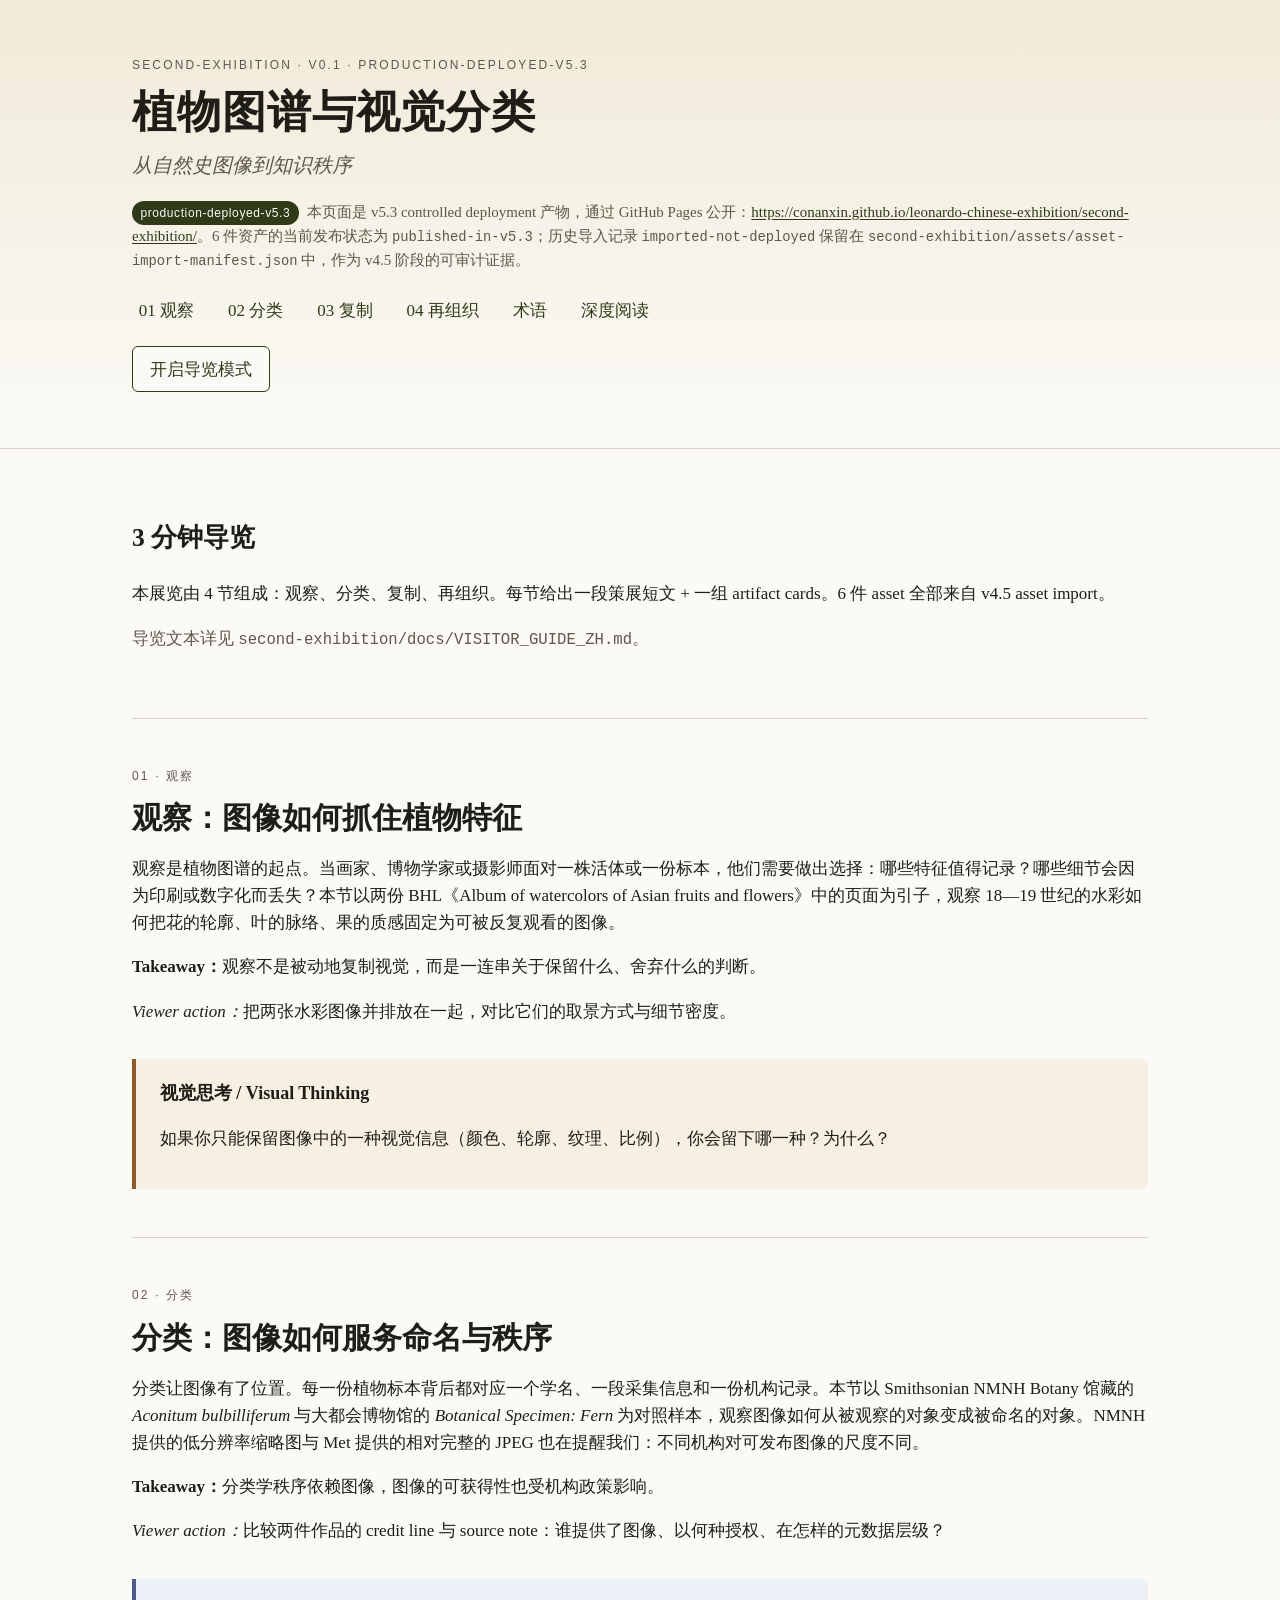
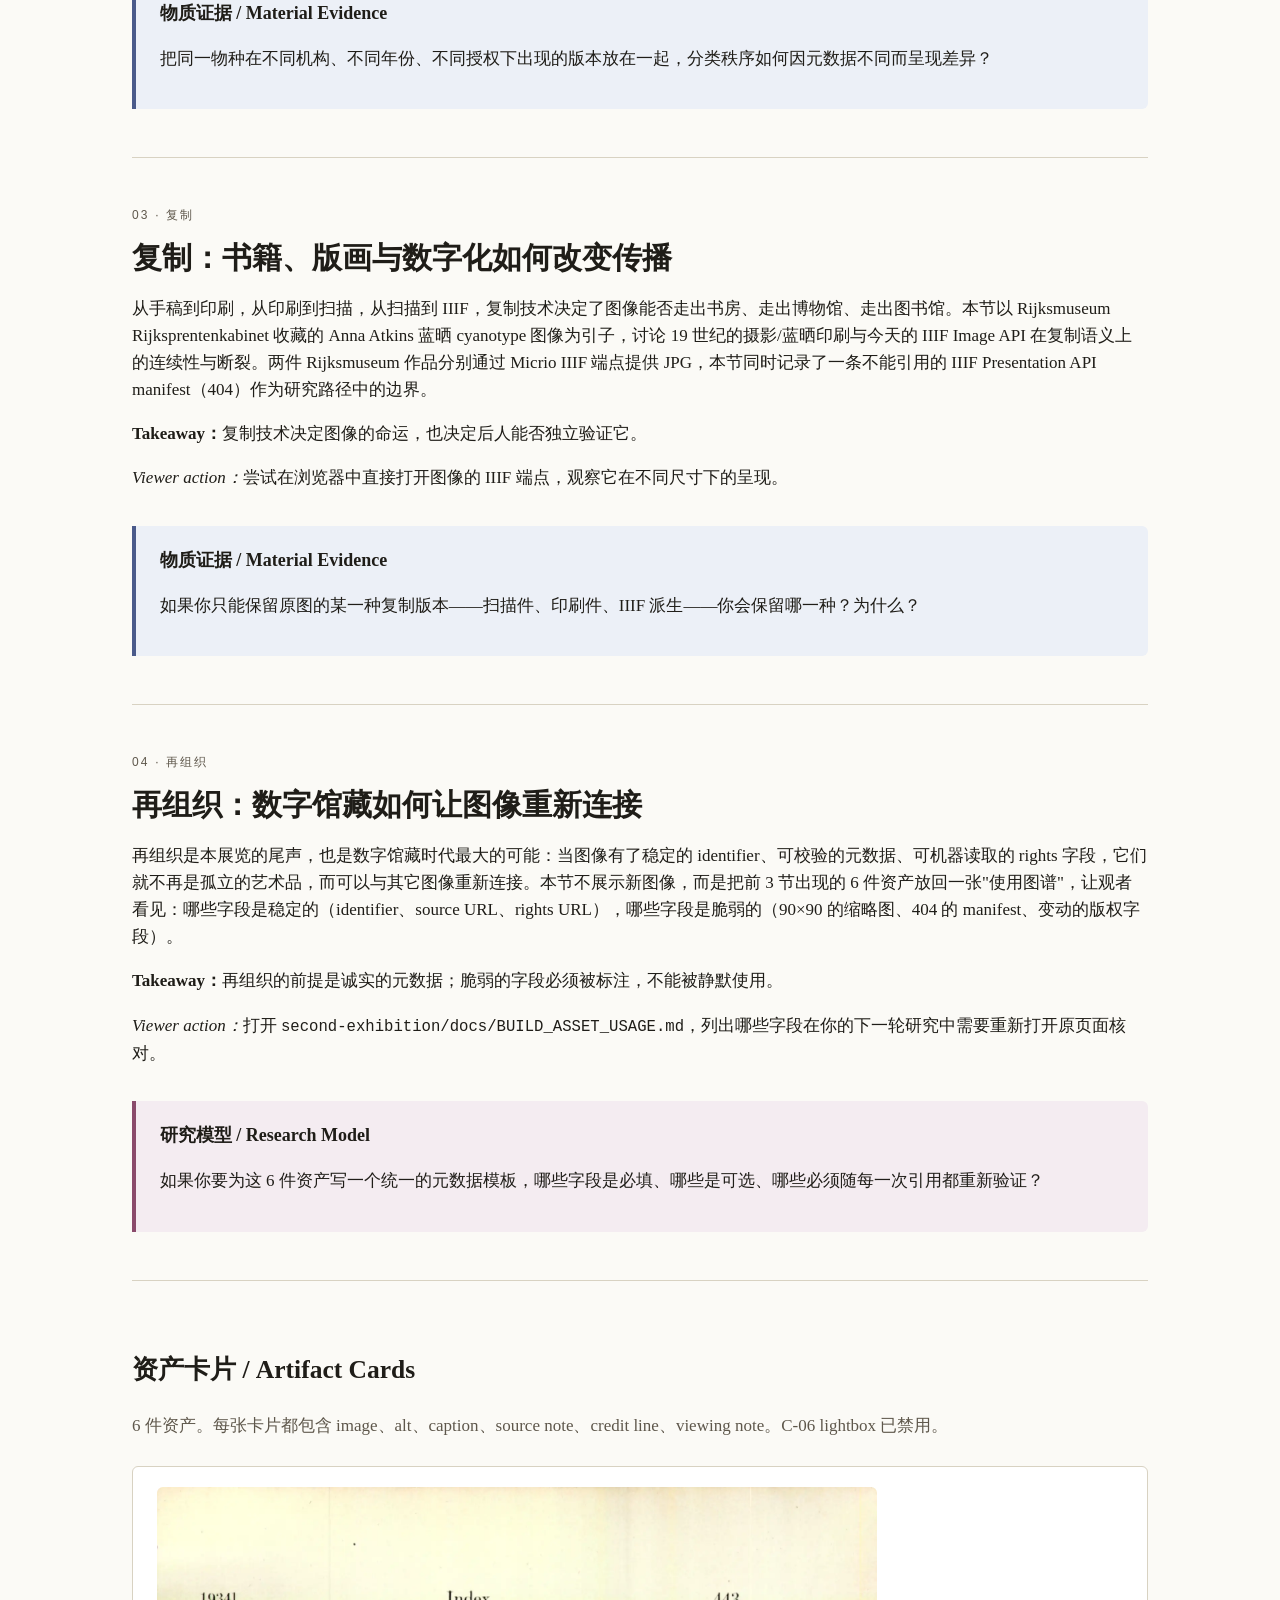
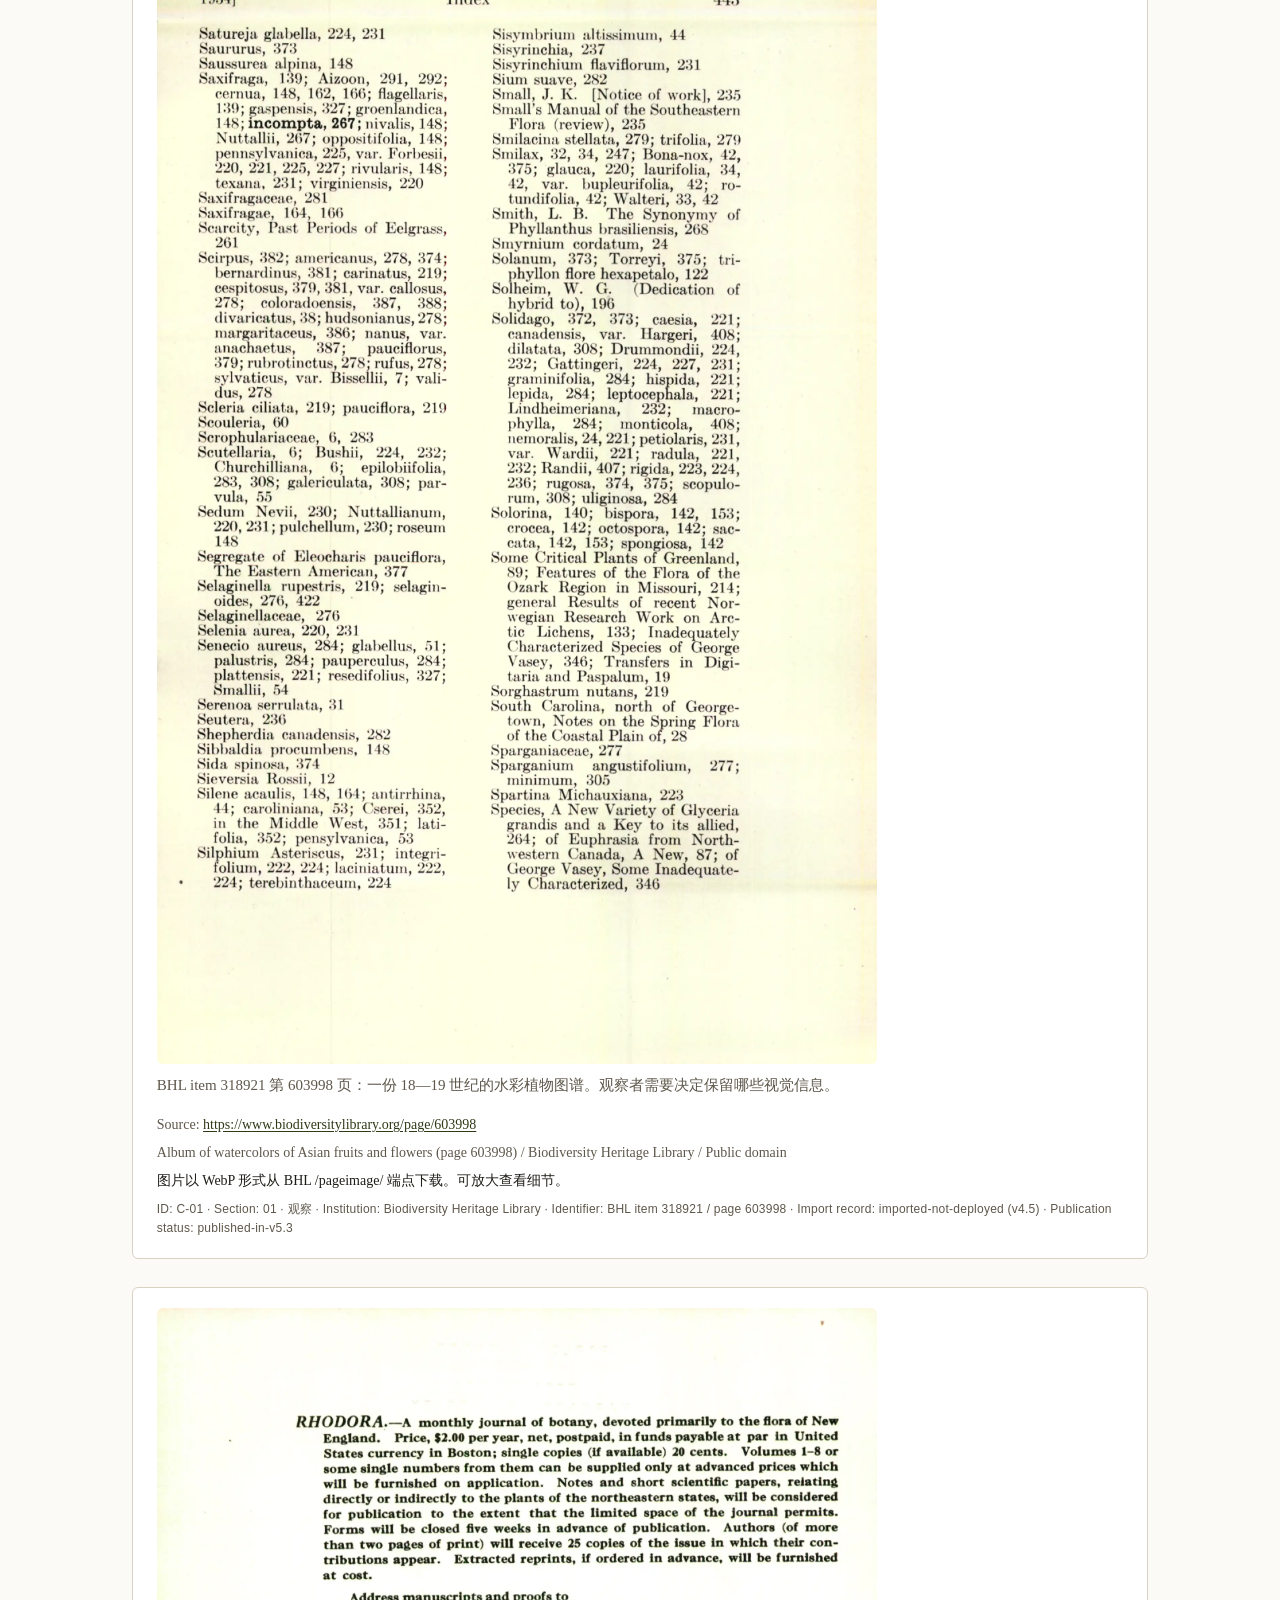
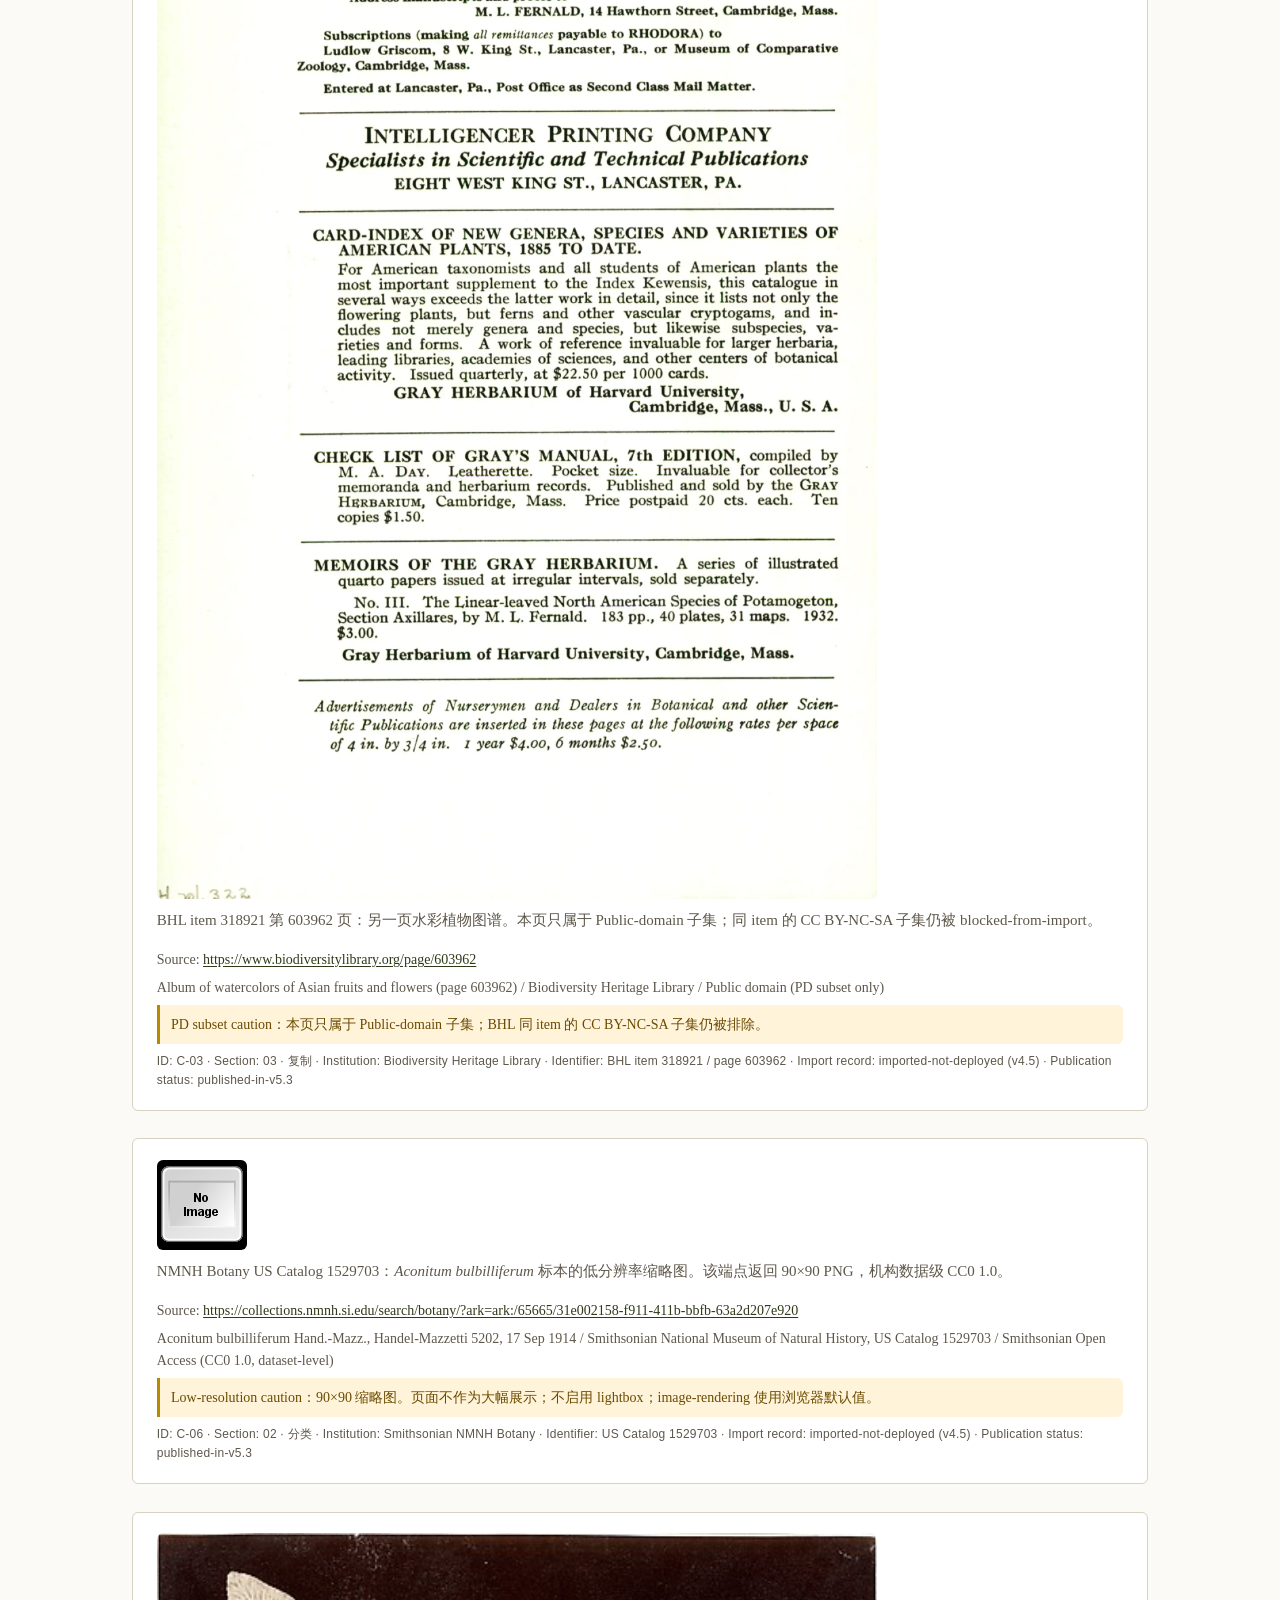
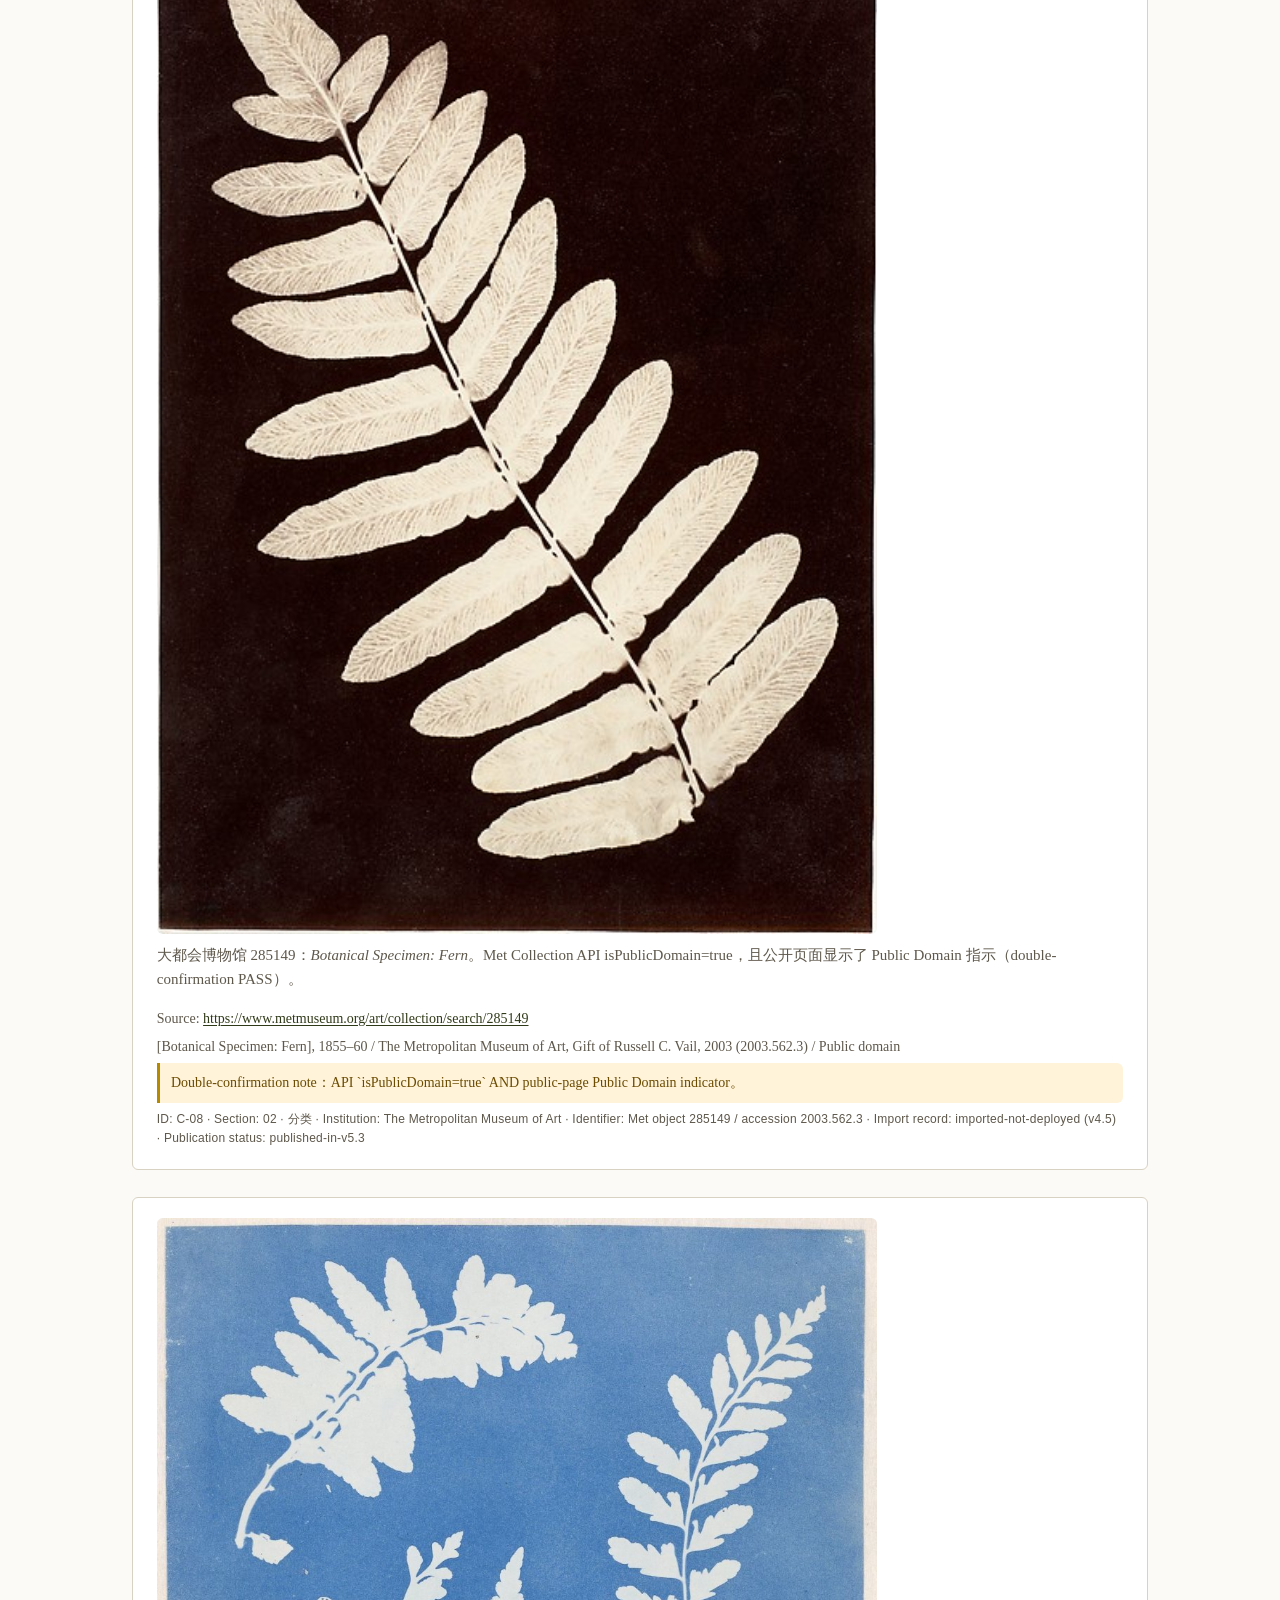
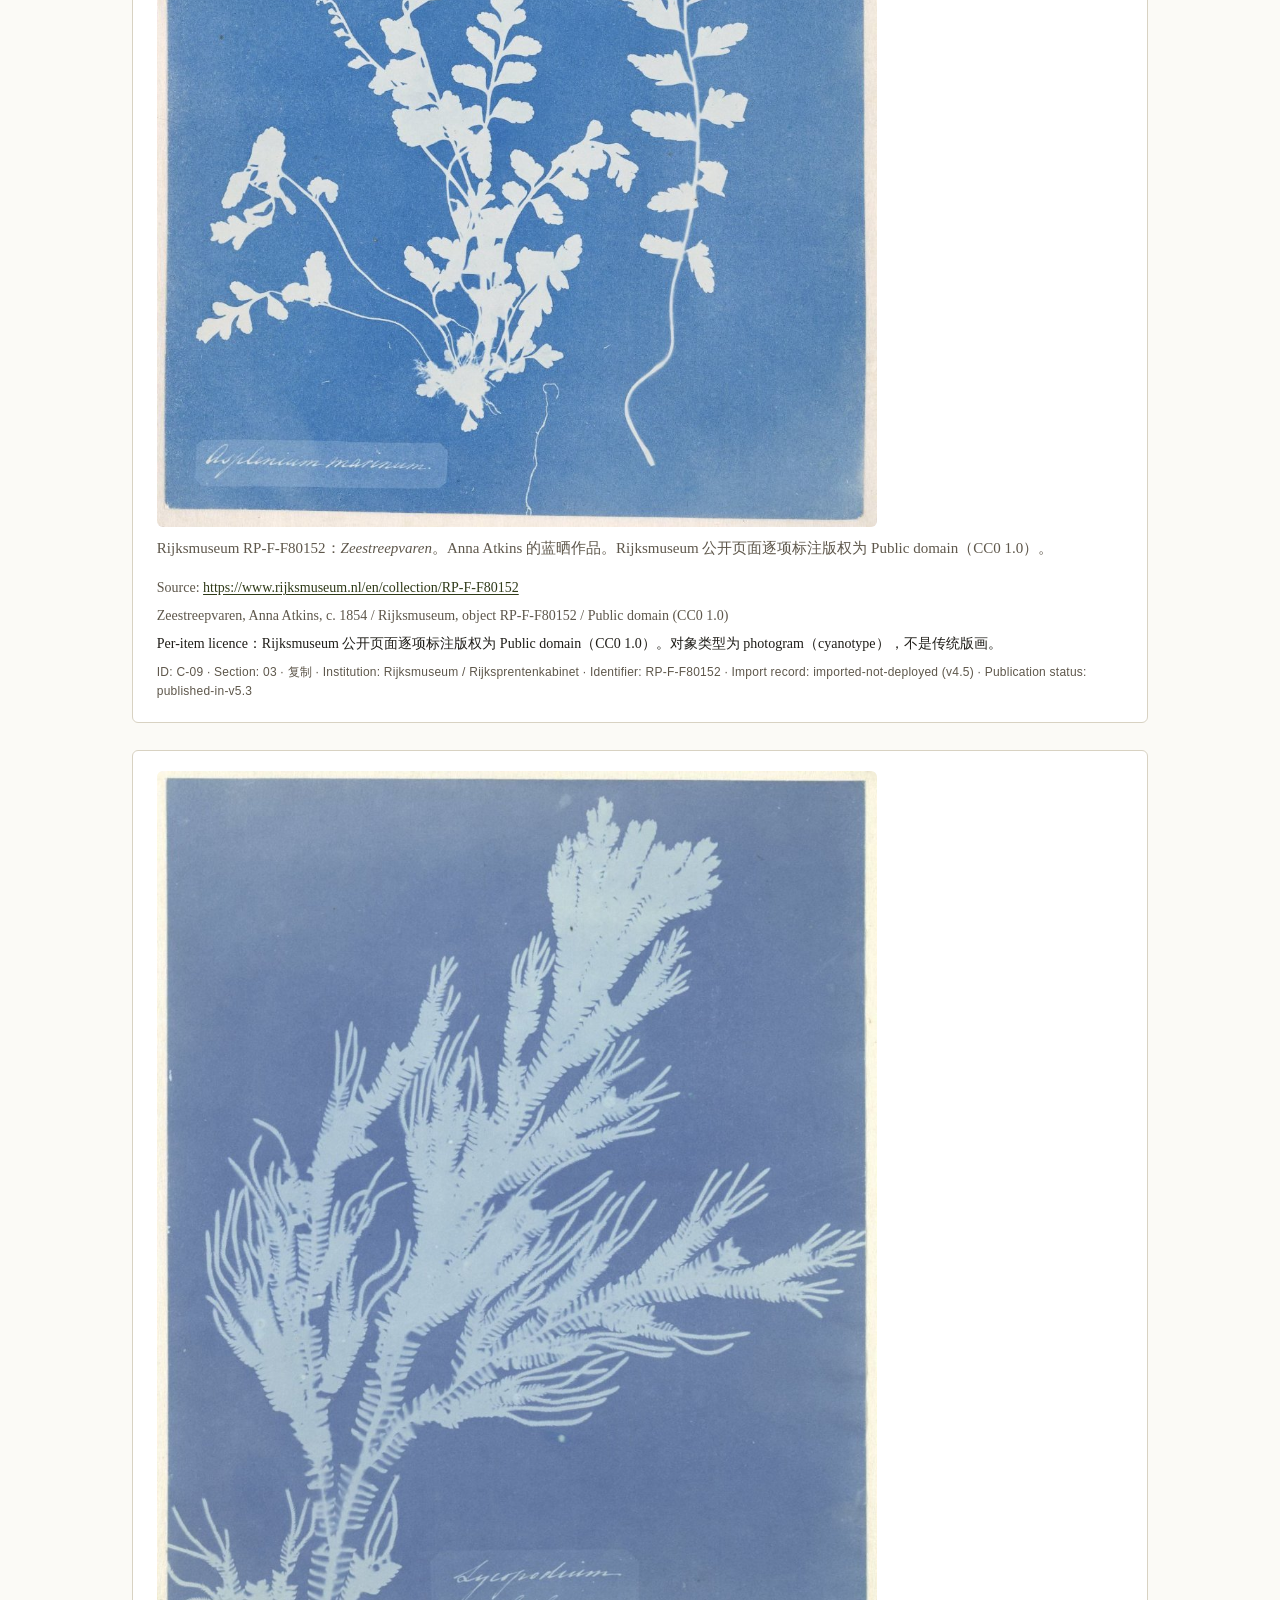
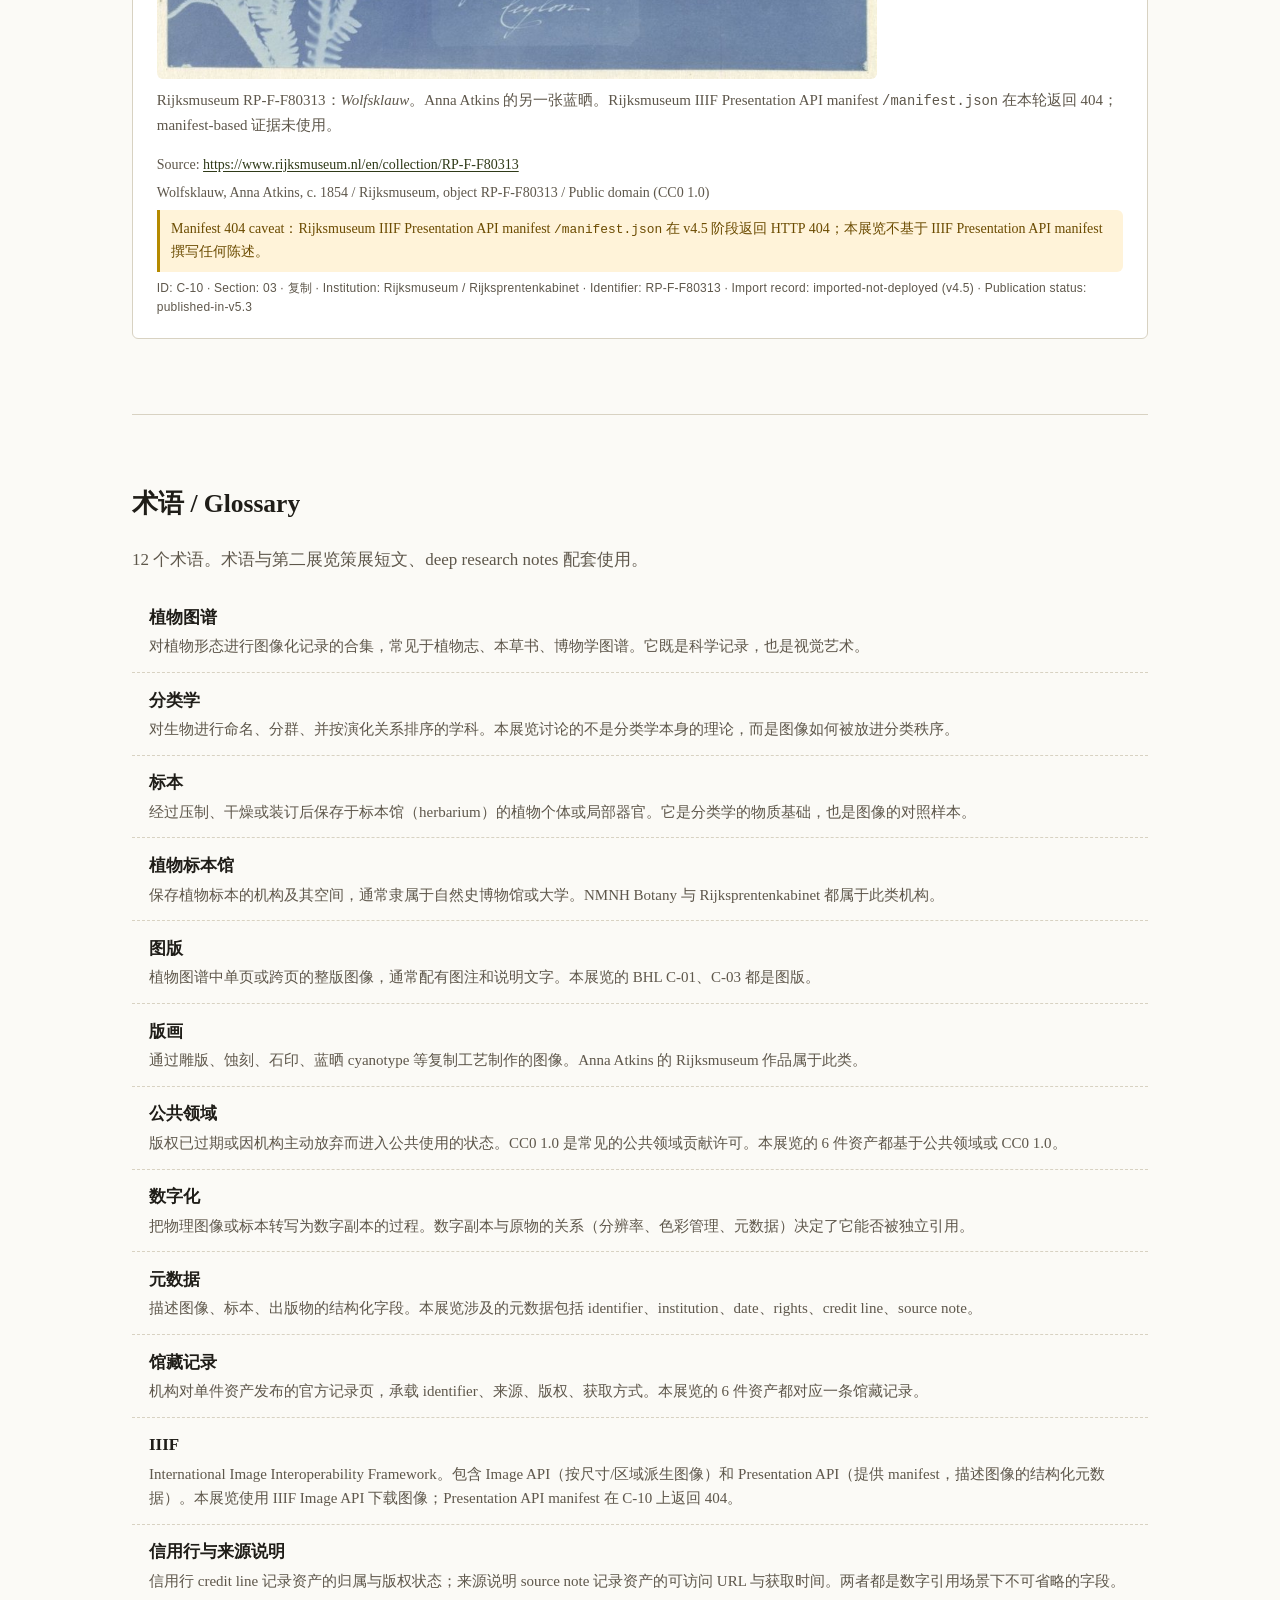
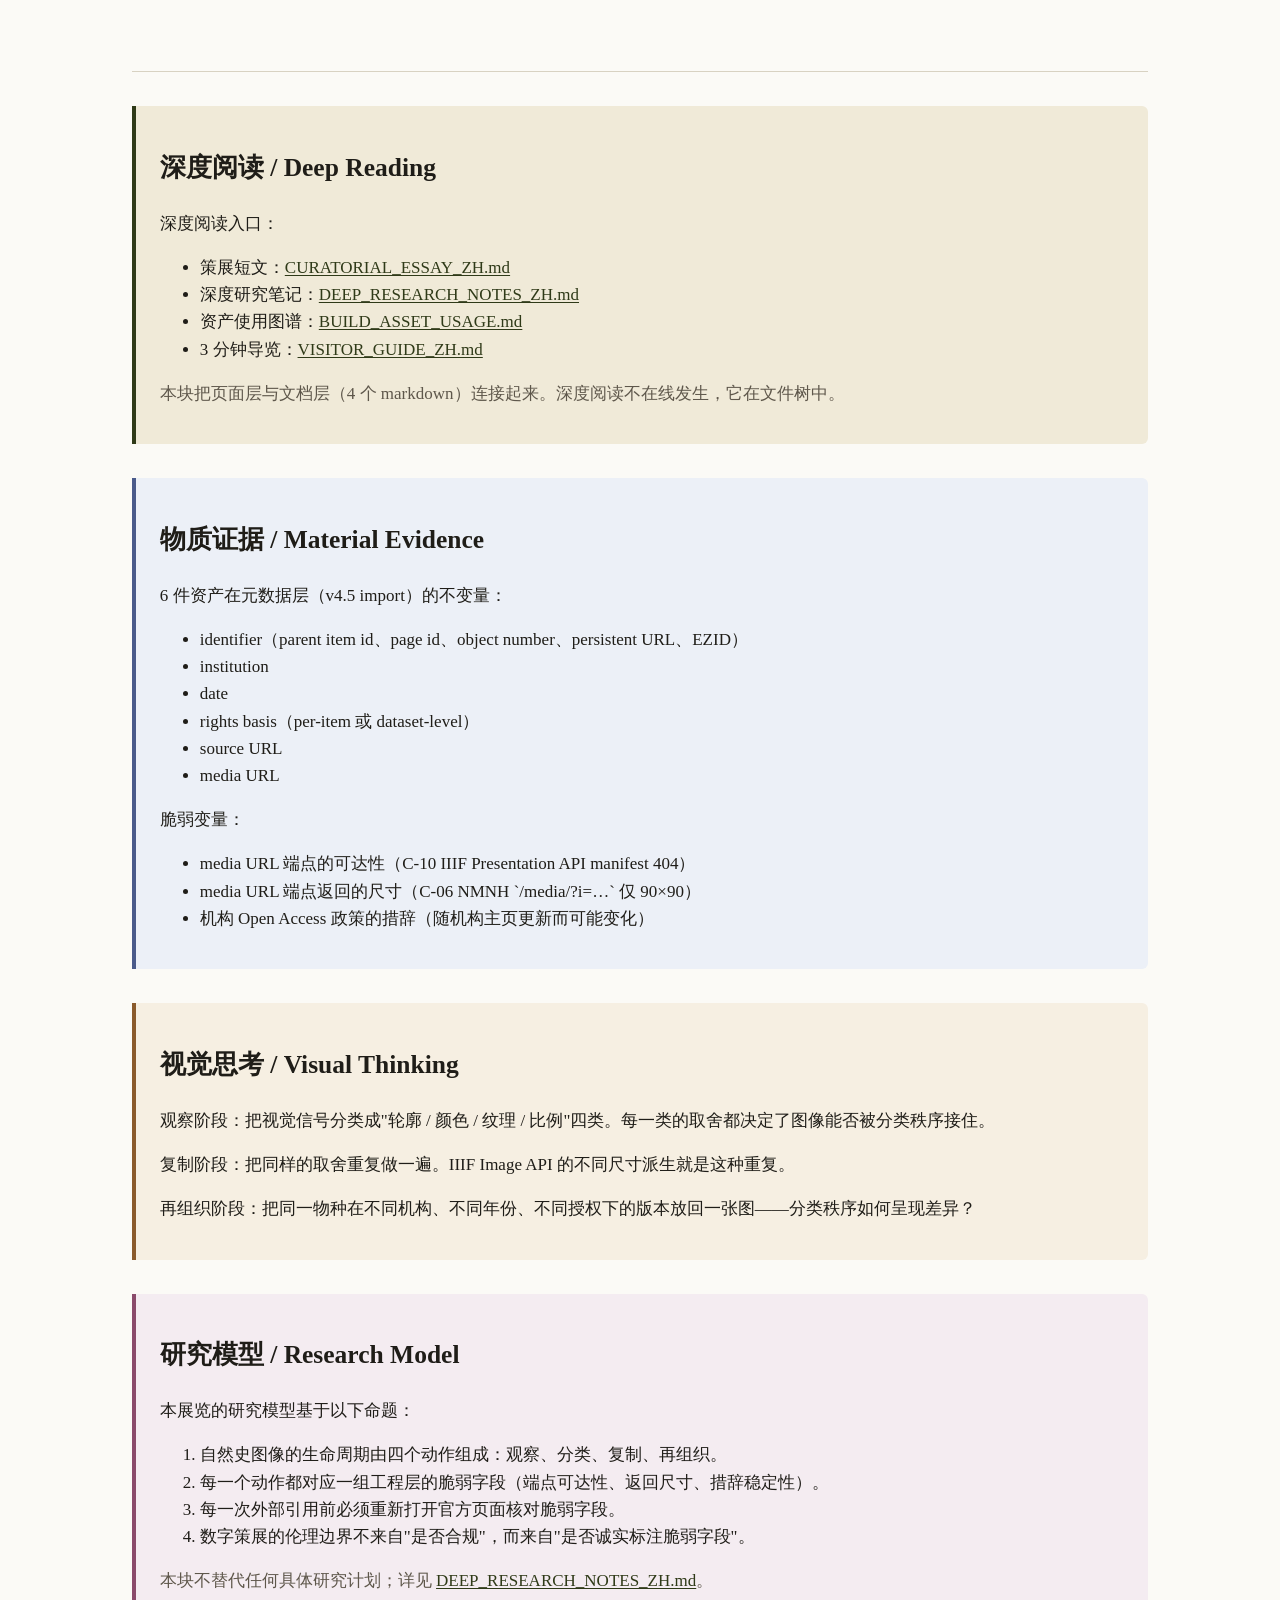
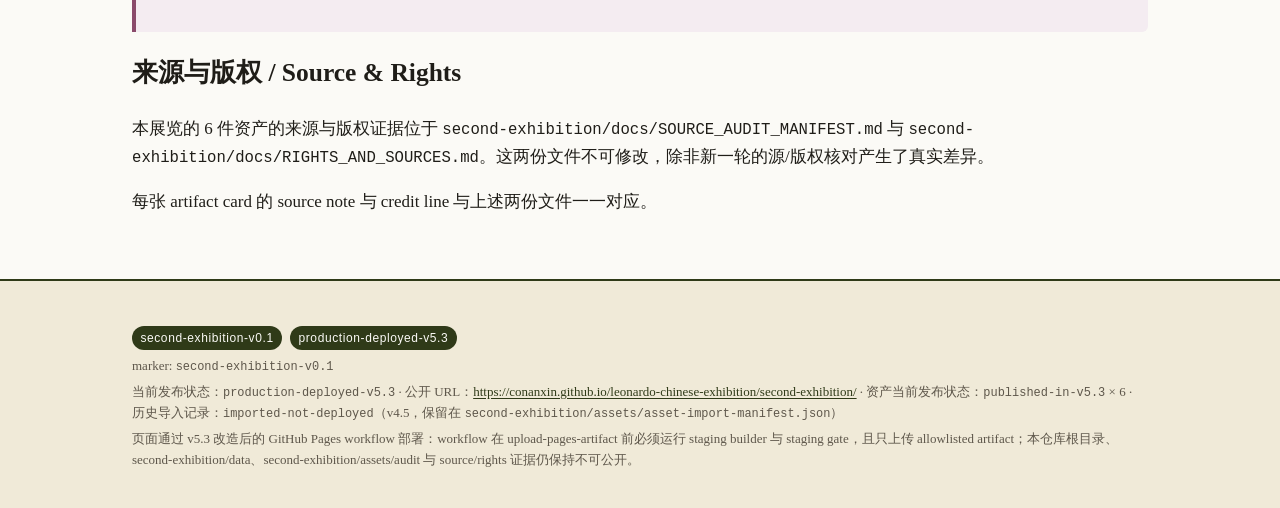
==== commit 52504047: "Reconcile second-exhibition production state (v5.3b) After v5.3 controlled deployment made the secon" ====
--- a/second-exhibition/site/index.html
+++ b/second-exhibition/site/index.html
@@ -3,7 +3,7 @@
 <head>
 <meta charset="UTF-8">
 <meta name="viewport" content="width=device-width, initial-scale=1.0">
-<meta name="description" content="第二展览 repository-only 页面：从自然史图像到知识秩序。状态：repository-only-not-deployed。">
+<meta name="description" content="第二展览：从自然史图像到知识秩序。当前发布状态：production-deployed-v5.3。公开 URL：https://conanxin.github.io/leonardo-chinese-exhibition/second-exhibition/">
 <title>植物图谱与视觉分类 · 第二展览 v0.1</title>
 <link rel="stylesheet" href="style.css">
 </head>
@@ -12,12 +12,12 @@
 
 <header class="site-header">
   <div class="container">
-    <p class="kicker">second-exhibition · v0.1 · repository-only</p>
+    <p class="kicker">second-exhibition · v0.1 · production-deployed-v5.3</p>
     <h1>植物图谱与视觉分类</h1>
     <p class="subtitle">从自然史图像到知识秩序</p>
     <p class="repository-status" role="status">
-      <span class="badge">repository-only-not-deployed</span>
-      本页面是 v4.6 阶段产物，只用于 repository QA。本展览未部署到 GitHub Pages；6 件资产状态为 <code>imported-not-deployed</code>。
+      <span class="badge">production-deployed-v5.3</span>
+      本页面是 v5.3 controlled deployment 产物，通过 GitHub Pages 公开：<a href="https://conanxin.github.io/leonardo-chinese-exhibition/second-exhibition/">https://conanxin.github.io/leonardo-chinese-exhibition/second-exhibition/</a>。6 件资产的当前发布状态为 <code>published-in-v5.3</code>；历史导入记录 <code>imported-not-deployed</code> 保留在 <code>second-exhibition/assets/asset-import-manifest.json</code> 中，作为 v4.5 阶段的可审计证据。
     </p>
     <nav class="section-nav" aria-label="分节导航">
       <a href="#section-1-observation">01 观察</a>
@@ -116,7 +116,7 @@
     <p class="source-note">Source: <a href="https://www.biodiversitylibrary.org/page/603998" rel="noopener noreferrer">https://www.biodiversitylibrary.org/page/603998</a></p>
     <p class="credit-line">Album of watercolors of Asian fruits and flowers (page 603998) / Biodiversity Heritage Library / Public domain</p>
     <p class="viewing-note">图片以 WebP 形式从 BHL /pageimage/ 端点下载。可放大查看细节。</p>
-    <p class="artifact-meta">ID: C-01 · Section: 01 · 观察 · Institution: Biodiversity Heritage Library · Identifier: BHL item 318921 / page 603998 · Status: imported-not-deployed</p>
+    <p class="artifact-meta">ID: C-01 · Section: 01 · 观察 · Institution: Biodiversity Heritage Library · Identifier: BHL item 318921 / page 603998 · Import record: imported-not-deployed (v4.5) · Publication status: published-in-v5.3</p>
   </article>
 
   <article class="artifact-card" data-candidate-id="C-03" data-low-resolution="false" data-lightbox-enabled="true">
@@ -129,7 +129,7 @@
     <p class="source-note">Source: <a href="https://www.biodiversitylibrary.org/page/603962" rel="noopener noreferrer">https://www.biodiversitylibrary.org/page/603962</a></p>
     <p class="credit-line">Album of watercolors of Asian fruits and flowers (page 603962) / Biodiversity Heritage Library / Public domain (PD subset only)</p>
     <p class="viewing-note caution">PD subset caution：本页只属于 Public-domain 子集；BHL 同 item 的 CC BY-NC-SA 子集仍被排除。</p>
-    <p class="artifact-meta">ID: C-03 · Section: 03 · 复制 · Institution: Biodiversity Heritage Library · Identifier: BHL item 318921 / page 603962 · Status: imported-not-deployed</p>
+    <p class="artifact-meta">ID: C-03 · Section: 03 · 复制 · Institution: Biodiversity Heritage Library · Identifier: BHL item 318921 / page 603962 · Import record: imported-not-deployed (v4.5) · Publication status: published-in-v5.3</p>
   </article>
 
   <article class="artifact-card" data-candidate-id="C-06" data-low-resolution="true" data-lightbox-enabled="false">
@@ -142,7 +142,7 @@
     <p class="source-note">Source: <a href="https://collections.nmnh.si.edu/search/botany/?ark=ark:/65665/31e002158-f911-411b-bbfb-63a2d207e920" rel="noopener noreferrer">https://collections.nmnh.si.edu/search/botany/?ark=ark:/65665/31e002158-f911-411b-bbfb-63a2d207e920</a></p>
     <p class="credit-line">Aconitum bulbilliferum Hand.-Mazz., Handel-Mazzetti 5202, 17 Sep 1914 / Smithsonian National Museum of Natural History, US Catalog 1529703 / Smithsonian Open Access (CC0 1.0, dataset-level)</p>
     <p class="viewing-note caution">Low-resolution caution：90×90 缩略图。页面不作为大幅展示；不启用 lightbox；image-rendering 使用浏览器默认值。</p>
-    <p class="artifact-meta">ID: C-06 · Section: 02 · 分类 · Institution: Smithsonian NMNH Botany · Identifier: US Catalog 1529703 · Status: imported-not-deployed</p>
+    <p class="artifact-meta">ID: C-06 · Section: 02 · 分类 · Institution: Smithsonian NMNH Botany · Identifier: US Catalog 1529703 · Import record: imported-not-deployed (v4.5) · Publication status: published-in-v5.3</p>
   </article>
 
   <article class="artifact-card" data-candidate-id="C-08" data-low-resolution="false" data-lightbox-enabled="true">
@@ -155,7 +155,7 @@
     <p class="source-note">Source: <a href="https://www.metmuseum.org/art/collection/search/285149" rel="noopener noreferrer">https://www.metmuseum.org/art/collection/search/285149</a></p>
     <p class="credit-line">[Botanical Specimen: Fern], 1855–60 / The Metropolitan Museum of Art, Gift of Russell C. Vail, 2003 (2003.562.3) / Public domain</p>
     <p class="viewing-note caution">Double-confirmation note：API `isPublicDomain=true` AND public-page Public Domain indicator。</p>
-    <p class="artifact-meta">ID: C-08 · Section: 02 · 分类 · Institution: The Metropolitan Museum of Art · Identifier: Met object 285149 / accession 2003.562.3 · Status: imported-not-deployed</p>
+    <p class="artifact-meta">ID: C-08 · Section: 02 · 分类 · Institution: The Metropolitan Museum of Art · Identifier: Met object 285149 / accession 2003.562.3 · Import record: imported-not-deployed (v4.5) · Publication status: published-in-v5.3</p>
   </article>
 
   <article class="artifact-card" data-candidate-id="C-09" data-low-resolution="false" data-lightbox-enabled="true">
@@ -168,7 +168,7 @@
     <p class="source-note">Source: <a href="https://www.rijksmuseum.nl/en/collection/RP-F-F80152" rel="noopener noreferrer">https://www.rijksmuseum.nl/en/collection/RP-F-F80152</a></p>
     <p class="credit-line">Zeestreepvaren, Anna Atkins, c. 1854 / Rijksmuseum, object RP-F-F80152 / Public domain (CC0 1.0)</p>
     <p class="viewing-note">Per-item licence：Rijksmuseum 公开页面逐项标注版权为 Public domain（CC0 1.0）。对象类型为 photogram（cyanotype），不是传统版画。</p>
-    <p class="artifact-meta">ID: C-09 · Section: 03 · 复制 · Institution: Rijksmuseum / Rijksprentenkabinet · Identifier: RP-F-F80152 · Status: imported-not-deployed</p>
+    <p class="artifact-meta">ID: C-09 · Section: 03 · 复制 · Institution: Rijksmuseum / Rijksprentenkabinet · Identifier: RP-F-F80152 · Import record: imported-not-deployed (v4.5) · Publication status: published-in-v5.3</p>
   </article>
 
   <article class="artifact-card" data-candidate-id="C-10" data-low-resolution="false" data-lightbox-enabled="true">
@@ -181,7 +181,7 @@
     <p class="source-note">Source: <a href="https://www.rijksmuseum.nl/en/collection/RP-F-F80313" rel="noopener noreferrer">https://www.rijksmuseum.nl/en/collection/RP-F-F80313</a></p>
     <p class="credit-line">Wolfsklauw, Anna Atkins, c. 1854 / Rijksmuseum, object RP-F-F80313 / Public domain (CC0 1.0)</p>
     <p class="viewing-note caution">Manifest 404 caveat：Rijksmuseum IIIF Presentation API manifest <code>/manifest.json</code> 在 v4.5 阶段返回 HTTP 404；本展览不基于 IIIF Presentation API manifest 撰写任何陈述。</p>
-    <p class="artifact-meta">ID: C-10 · Section: 03 · 复制 · Institution: Rijksmuseum / Rijksprentenkabinet · Identifier: RP-F-F80313 · Status: imported-not-deployed</p>
+    <p class="artifact-meta">ID: C-10 · Section: 03 · 复制 · Institution: Rijksmuseum / Rijksprentenkabinet · Identifier: RP-F-F80313 · Import record: imported-not-deployed (v4.5) · Publication status: published-in-v5.3</p>
   </article>
 </section>
 
@@ -268,11 +268,11 @@
   <div class="container">
     <p class="repository-status">
       <span class="badge">second-exhibition-v0.1</span>
-      <span class="badge">repository-only-not-deployed</span>
+      <span class="badge">production-deployed-v5.3</span>
     </p>
     <p class="muted">marker: <code>second-exhibition-v0.1</code></p>
-    <p class="muted">资产状态：<code>imported-not-deployed</code> × 6 · 部署状态：<code>not deployed</code></p>
-    <p class="muted">本页面与 GitHub Pages workflow 不耦合：Pages workflow 只部署 <code>site/</code>，不部署 <code>second-exhibition/</code>。</p>
+    <p class="muted">当前发布状态：<code>production-deployed-v5.3</code> · 公开 URL：<a href="https://conanxin.github.io/leonardo-chinese-exhibition/second-exhibition/">https://conanxin.github.io/leonardo-chinese-exhibition/second-exhibition/</a> · 资产当前发布状态：<code>published-in-v5.3</code> × 6 · 历史导入记录：<code>imported-not-deployed</code>（v4.5，保留在 <code>second-exhibition/assets/asset-import-manifest.json</code>）</p>
+    <p class="muted">页面通过 v5.3 改造后的 GitHub Pages workflow 部署：workflow 在 upload-pages-artifact 前必须运行 staging builder 与 staging gate，且只上传 allowlisted artifact；本仓库根目录、second-exhibition/data、second-exhibition/assets/audit 与 source/rights 证据仍保持不可公开。</p>
   </div>
 </footer>
 
@@ -280,6 +280,7 @@
 <div id="lightbox" class="lightbox" hidden aria-hidden="true" role="dialog" aria-modal="true" aria-labelledby="lightbox-title">
   <div class="lightbox-overlay" data-lightbox-close></div>
   <figure class="lightbox-inner">
+    <h2 id="lightbox-title" class="visually-hidden">图片查看器</h2>
     <img id="lightbox-img" alt="">
     <figcaption id="lightbox-caption"></figcaption>
     <p class="lightbox-source-note" id="lightbox-source-note"></p>
--- a/second-exhibition/site/style.css
+++ b/second-exhibition/site/style.css
@@ -100,6 +100,18 @@
   border-radius: var(--radius);
 }
 
+.visually-hidden {
+  position: absolute;
+  width: 1px;
+  height: 1px;
+  padding: 0;
+  margin: -1px;
+  overflow: hidden;
+  clip: rect(0, 0, 0, 0);
+  white-space: nowrap;
+  border: 0;
+}
+
 /* ---- Header ---- */
 
 .site-header {
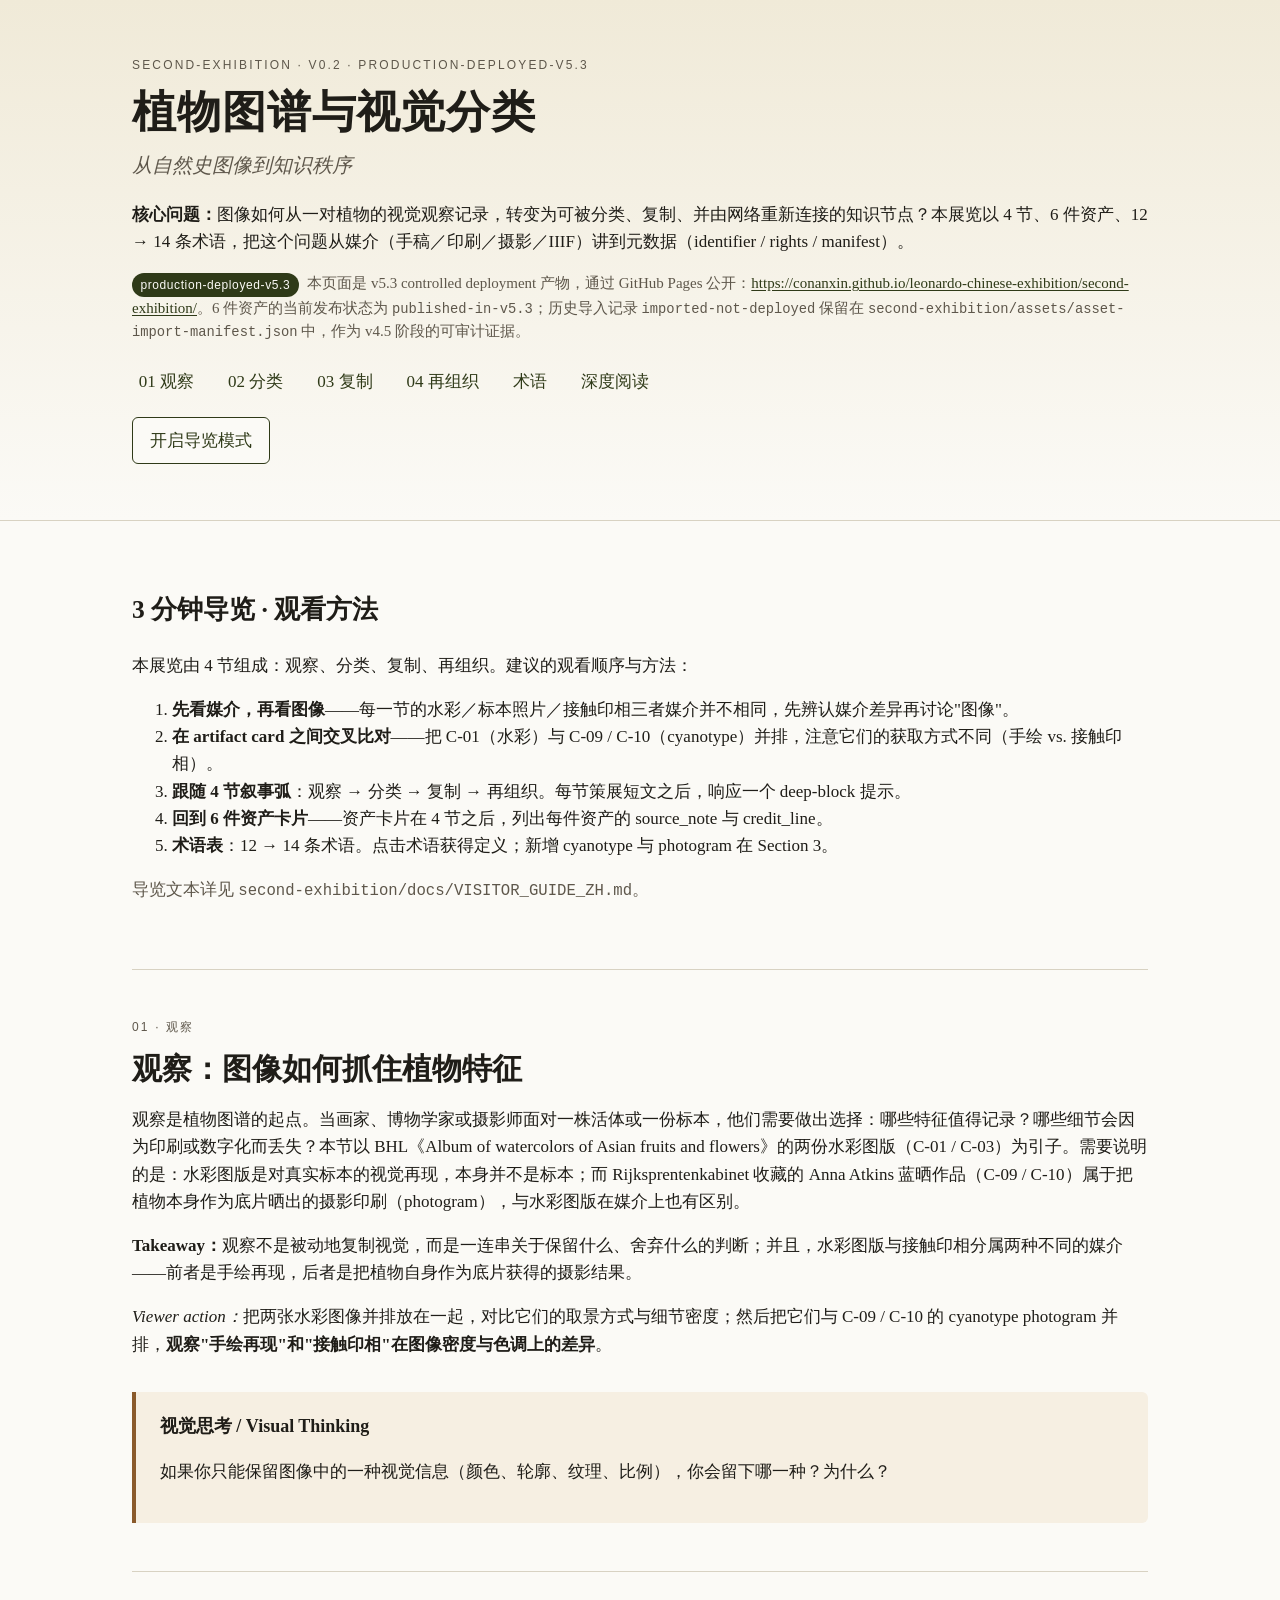
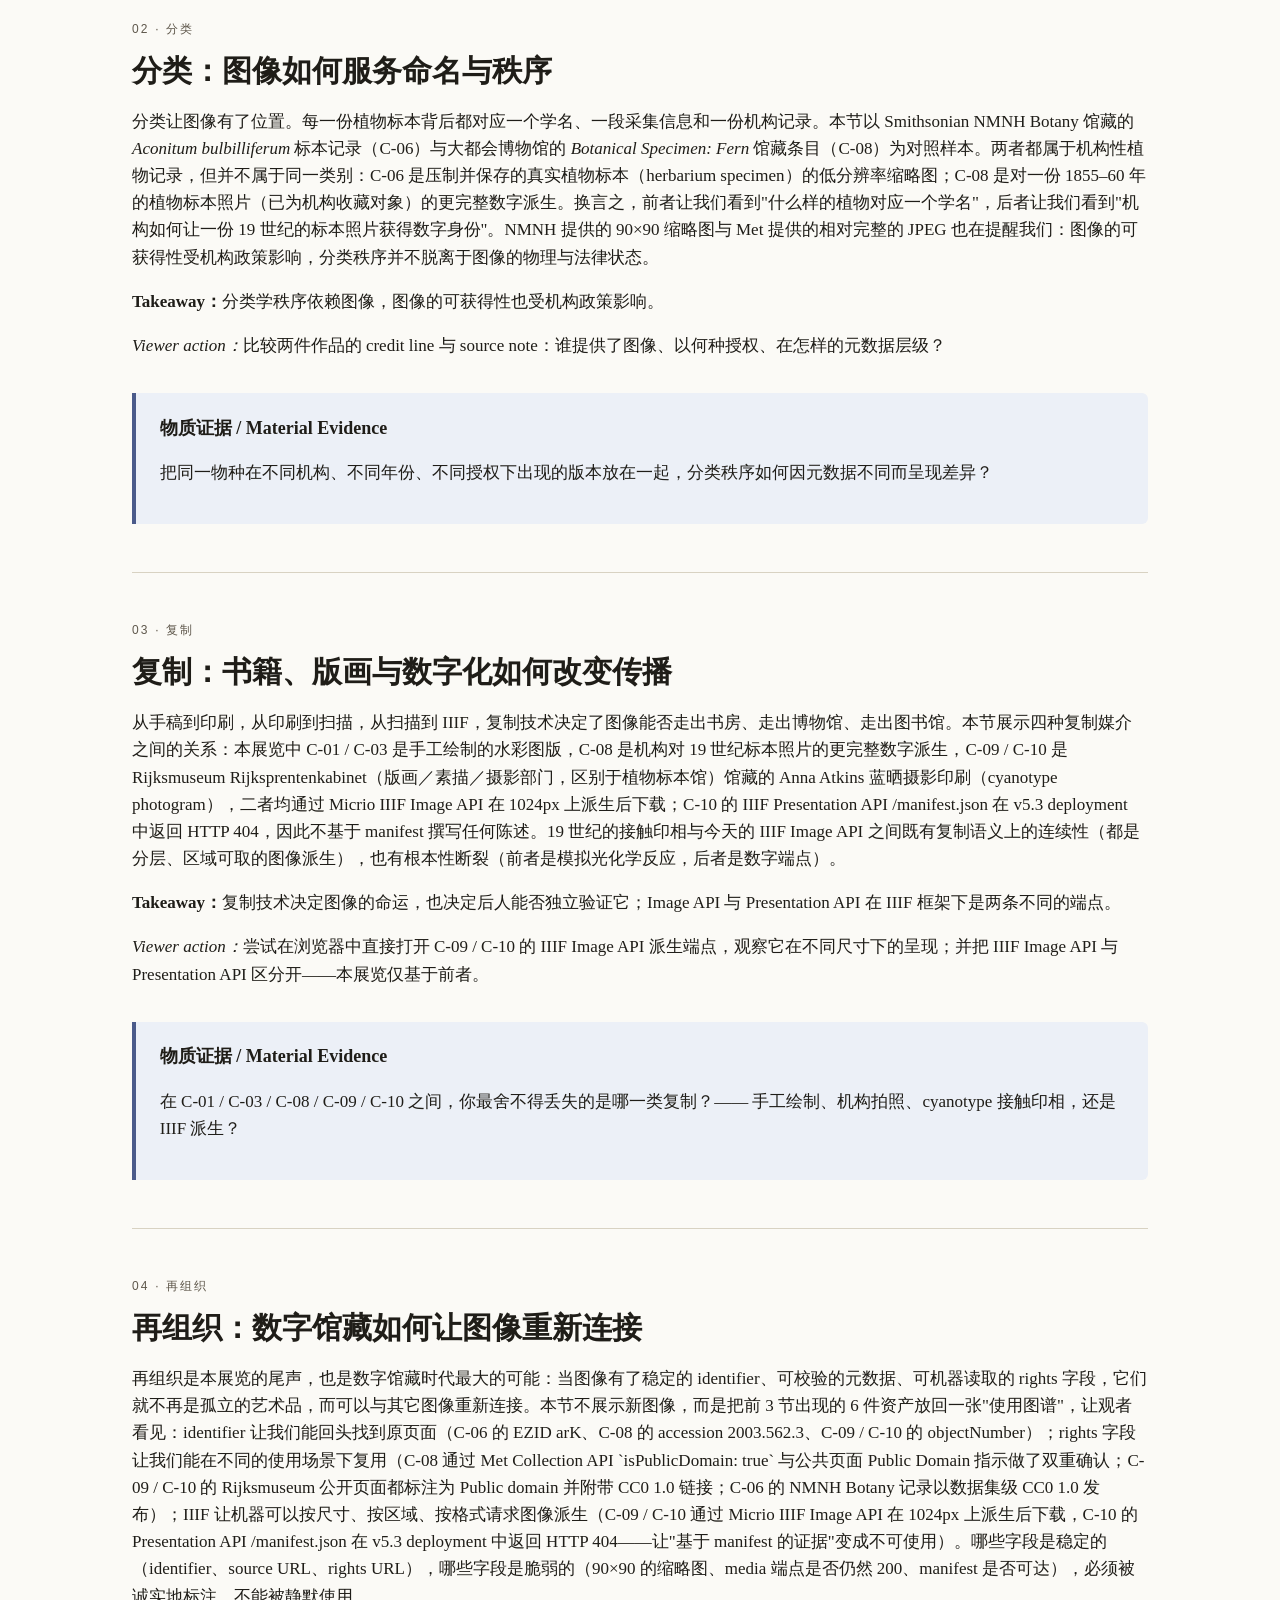
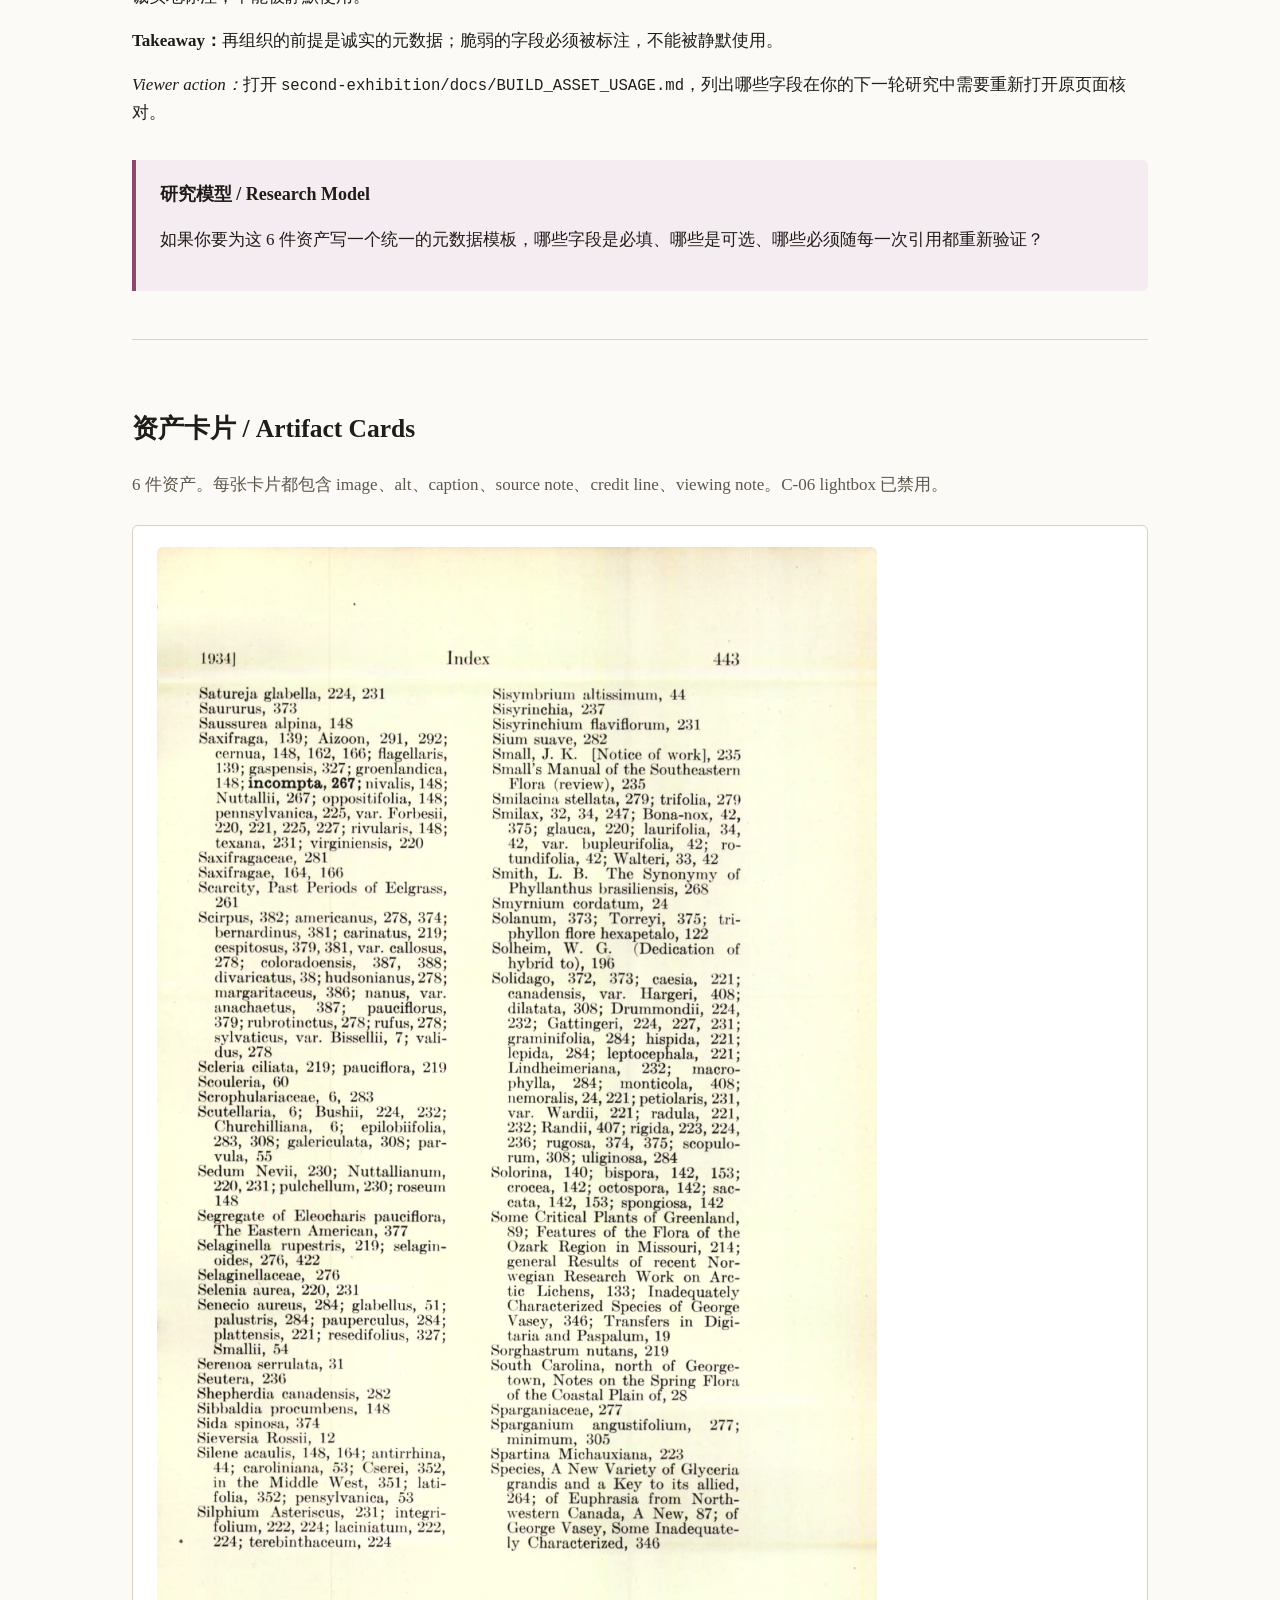
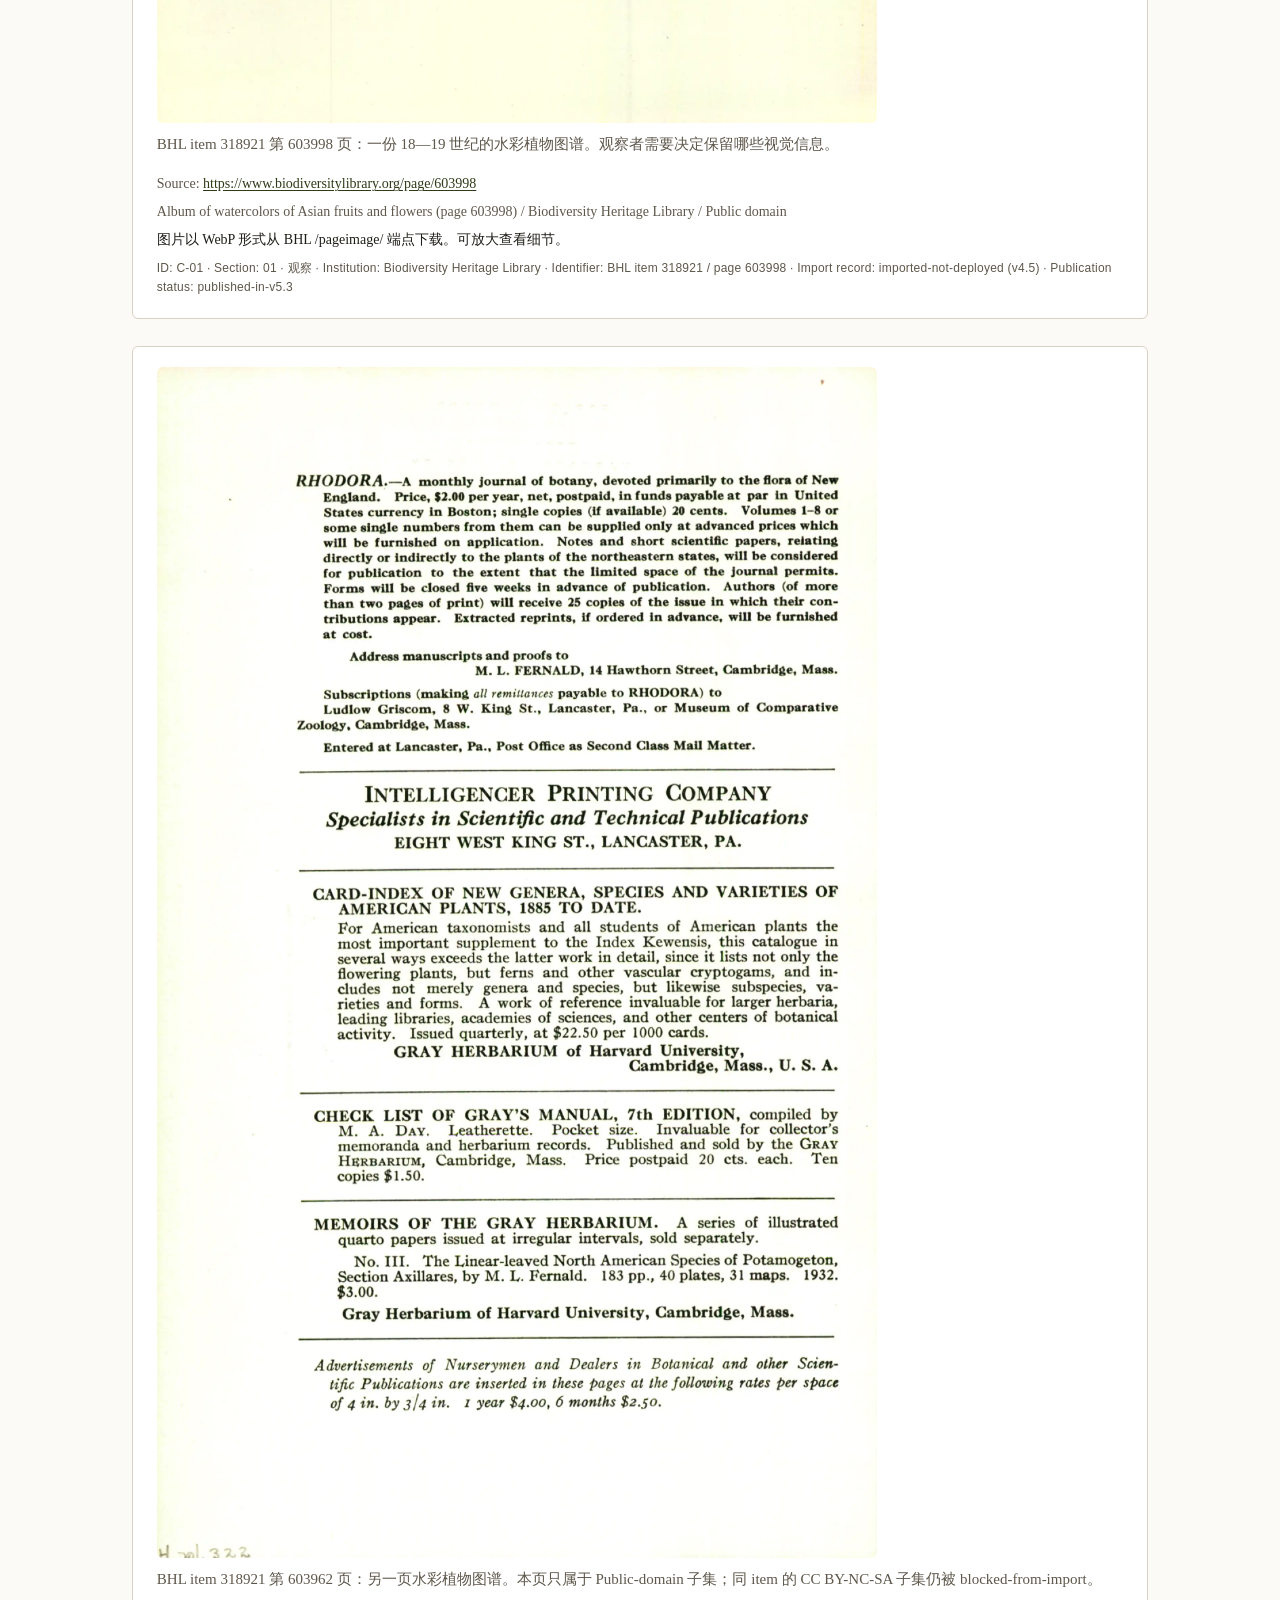
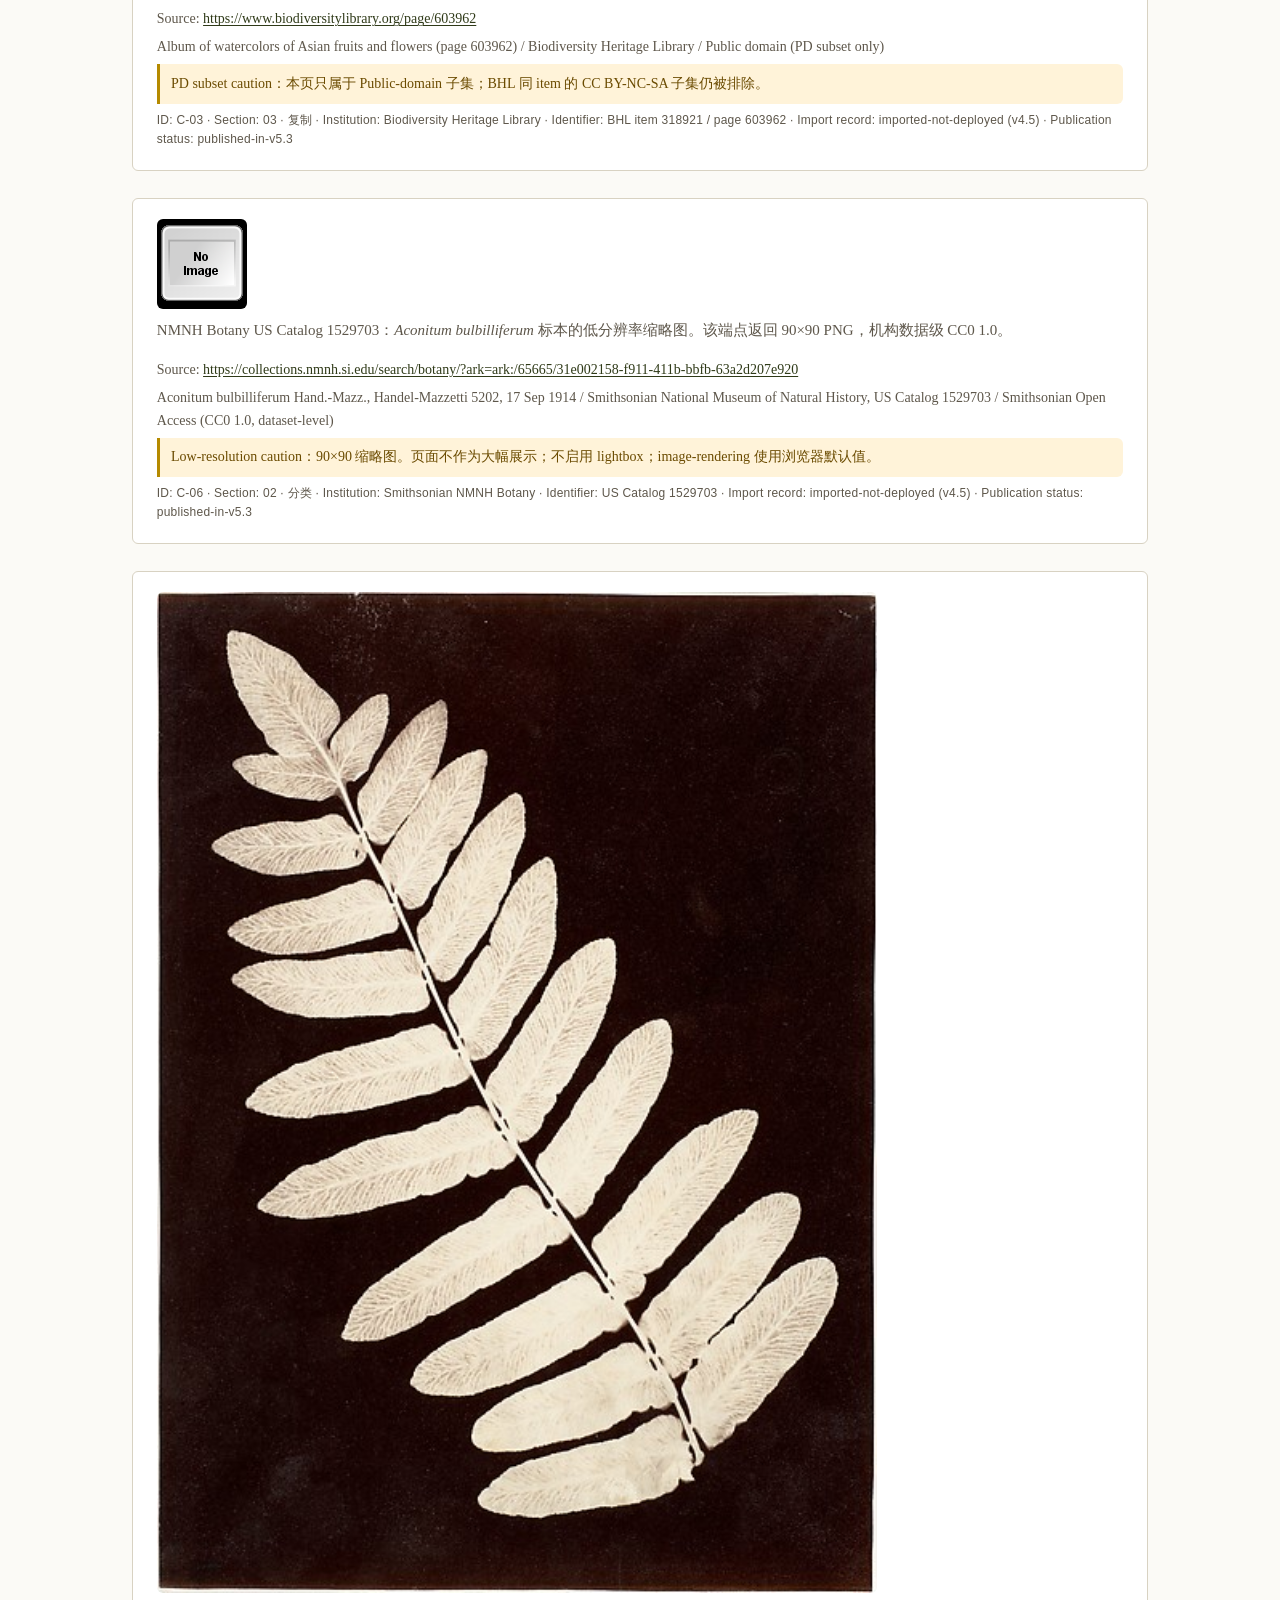
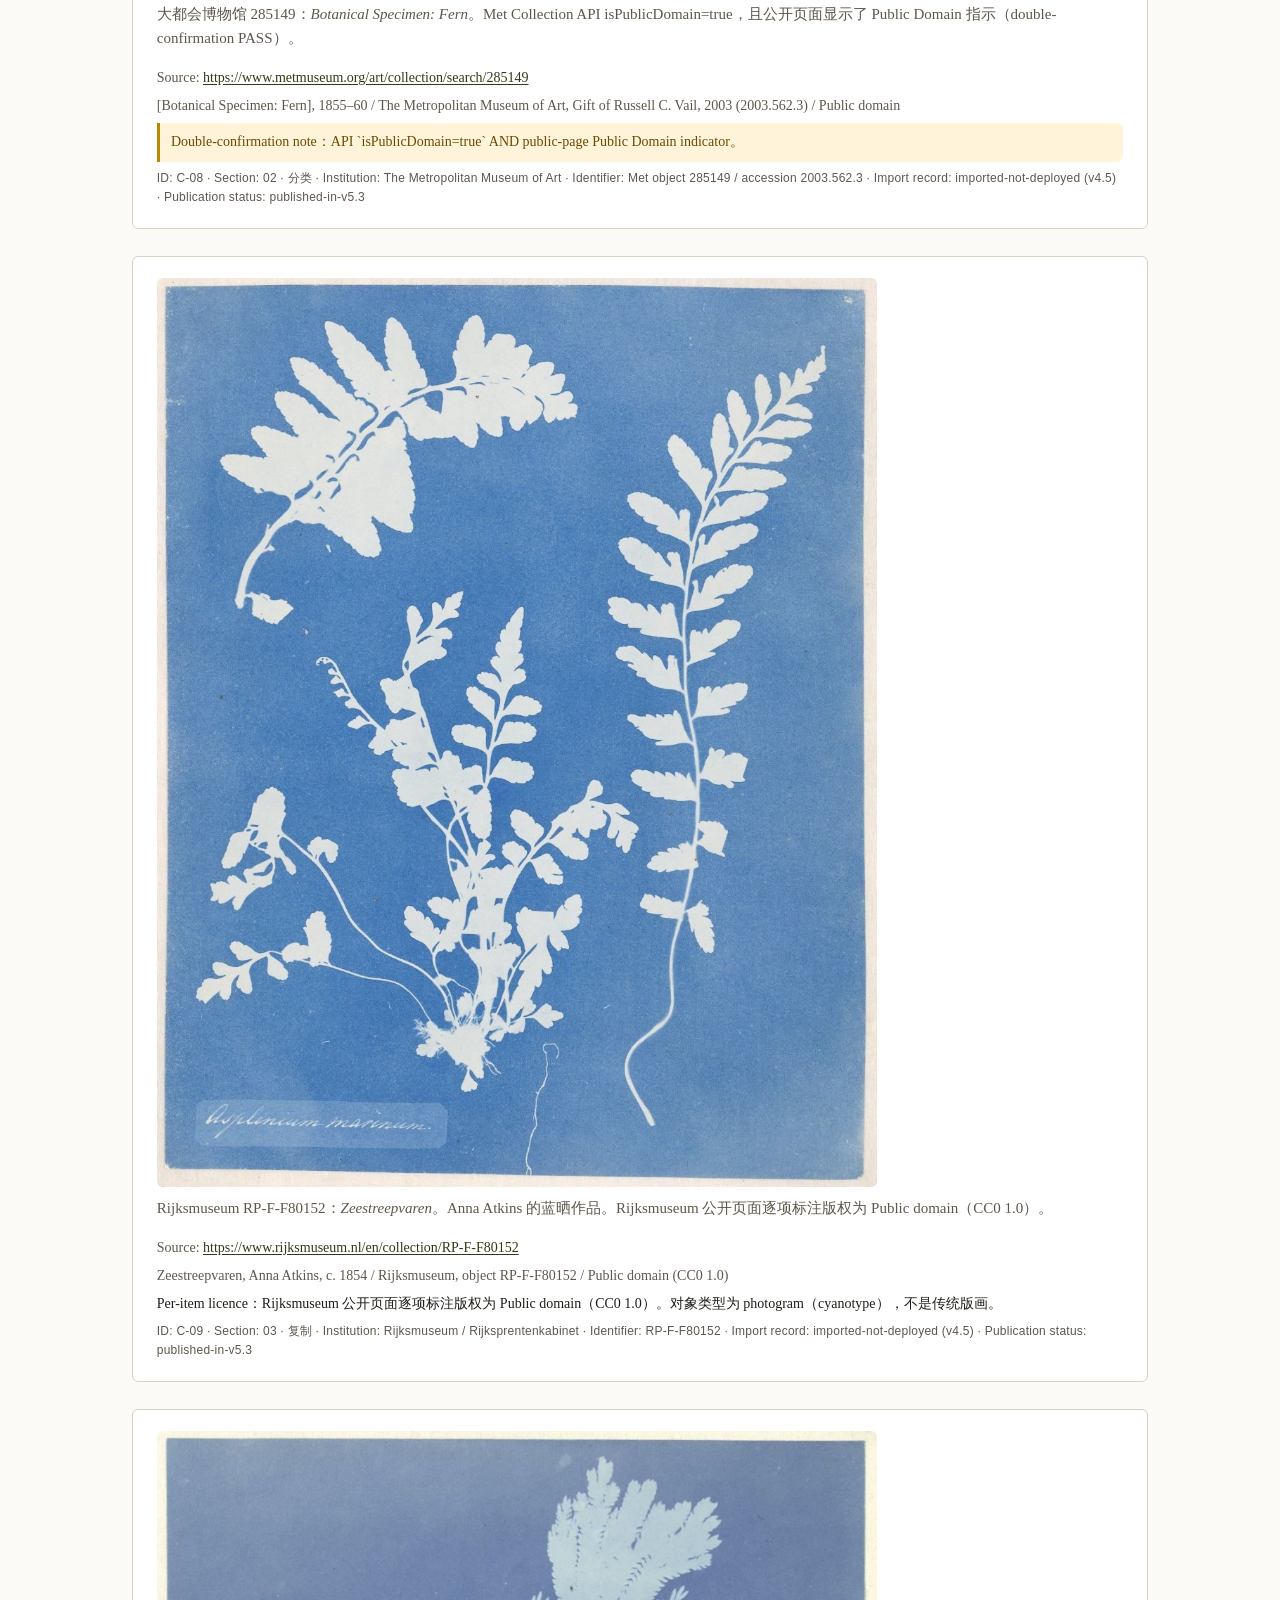
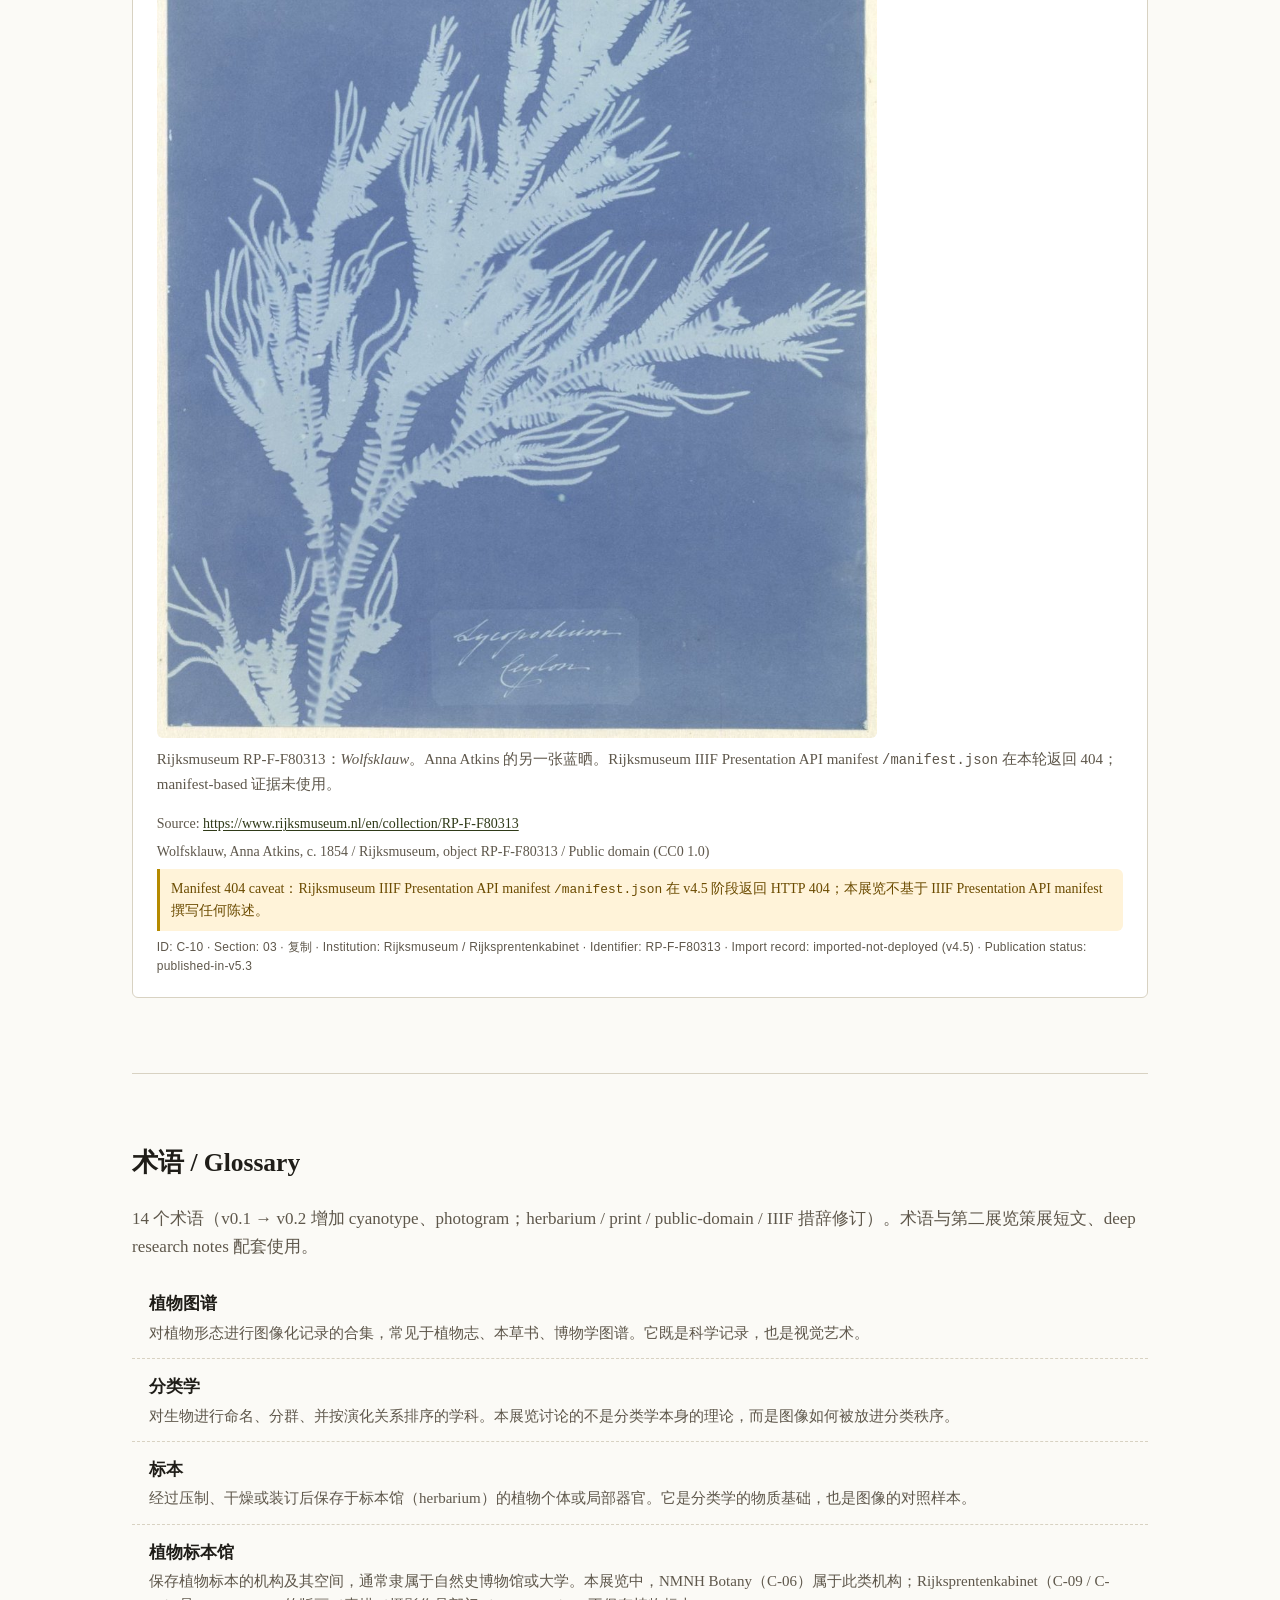
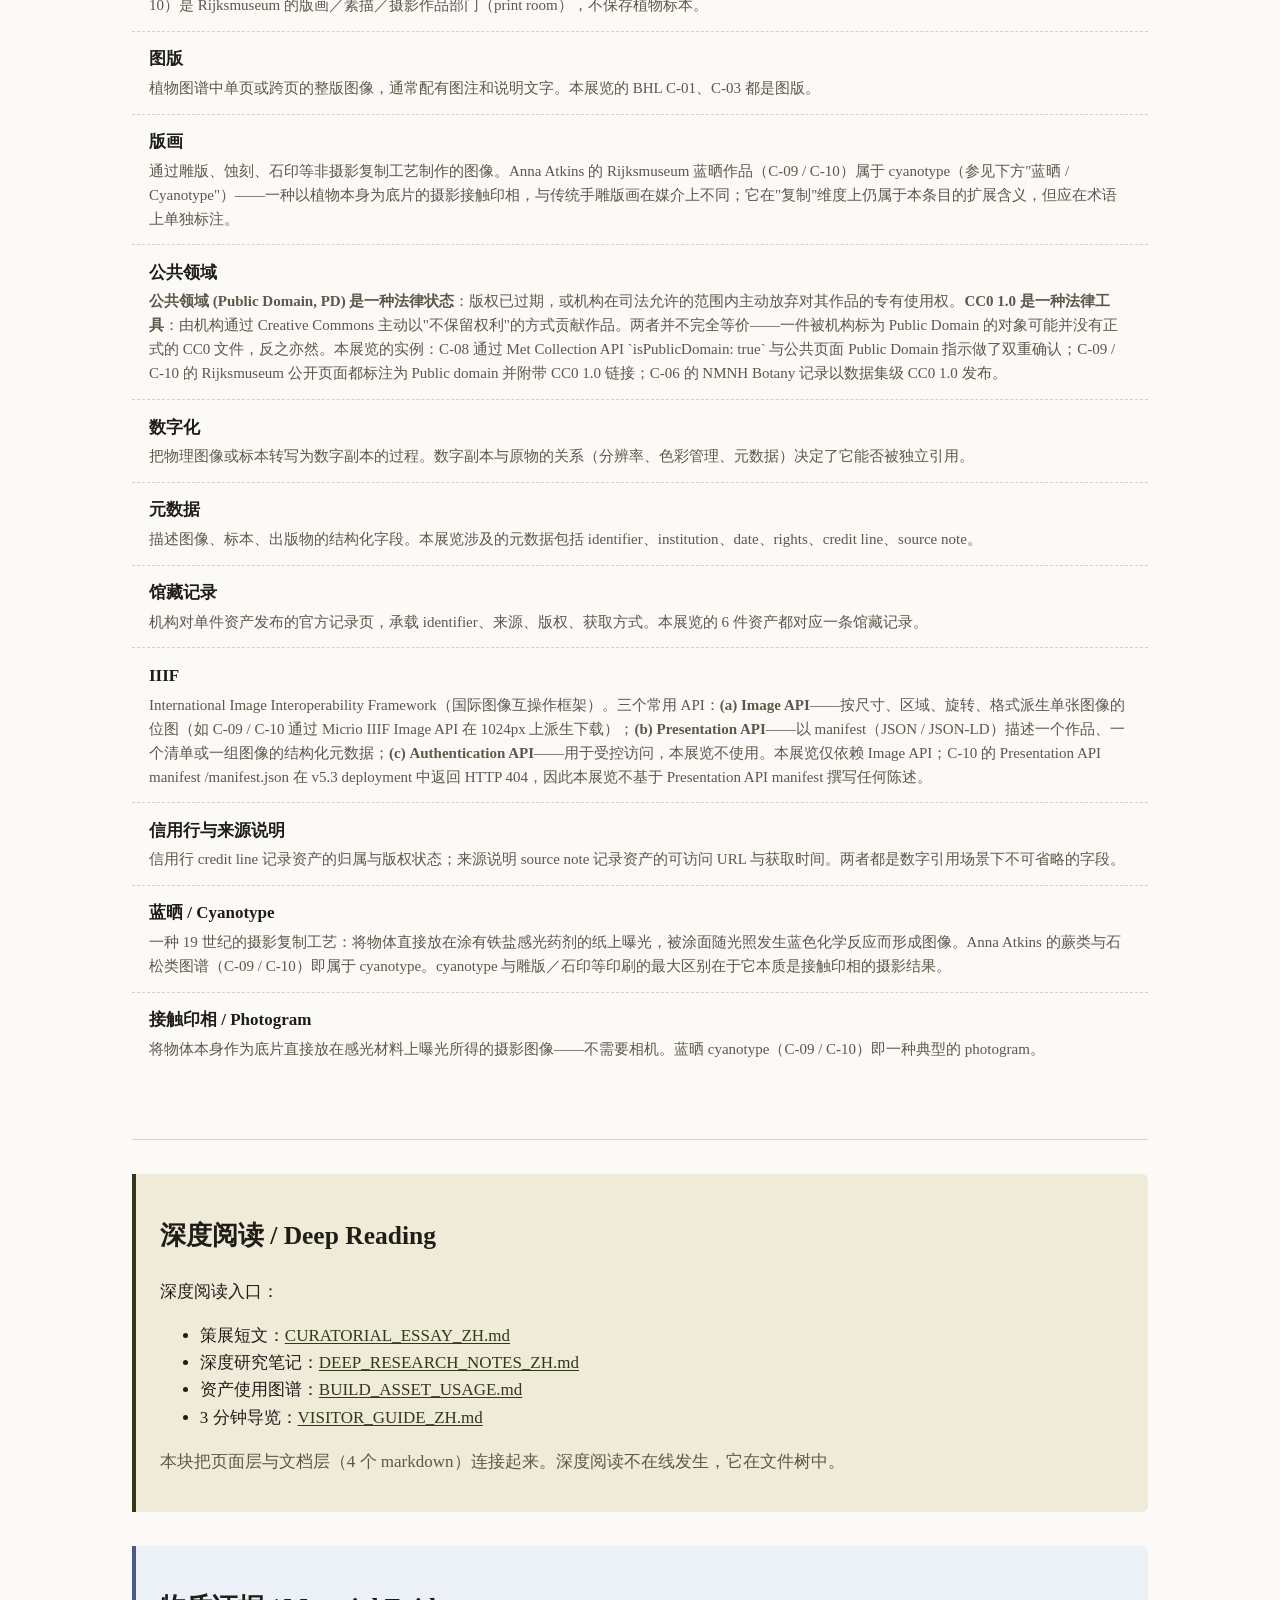
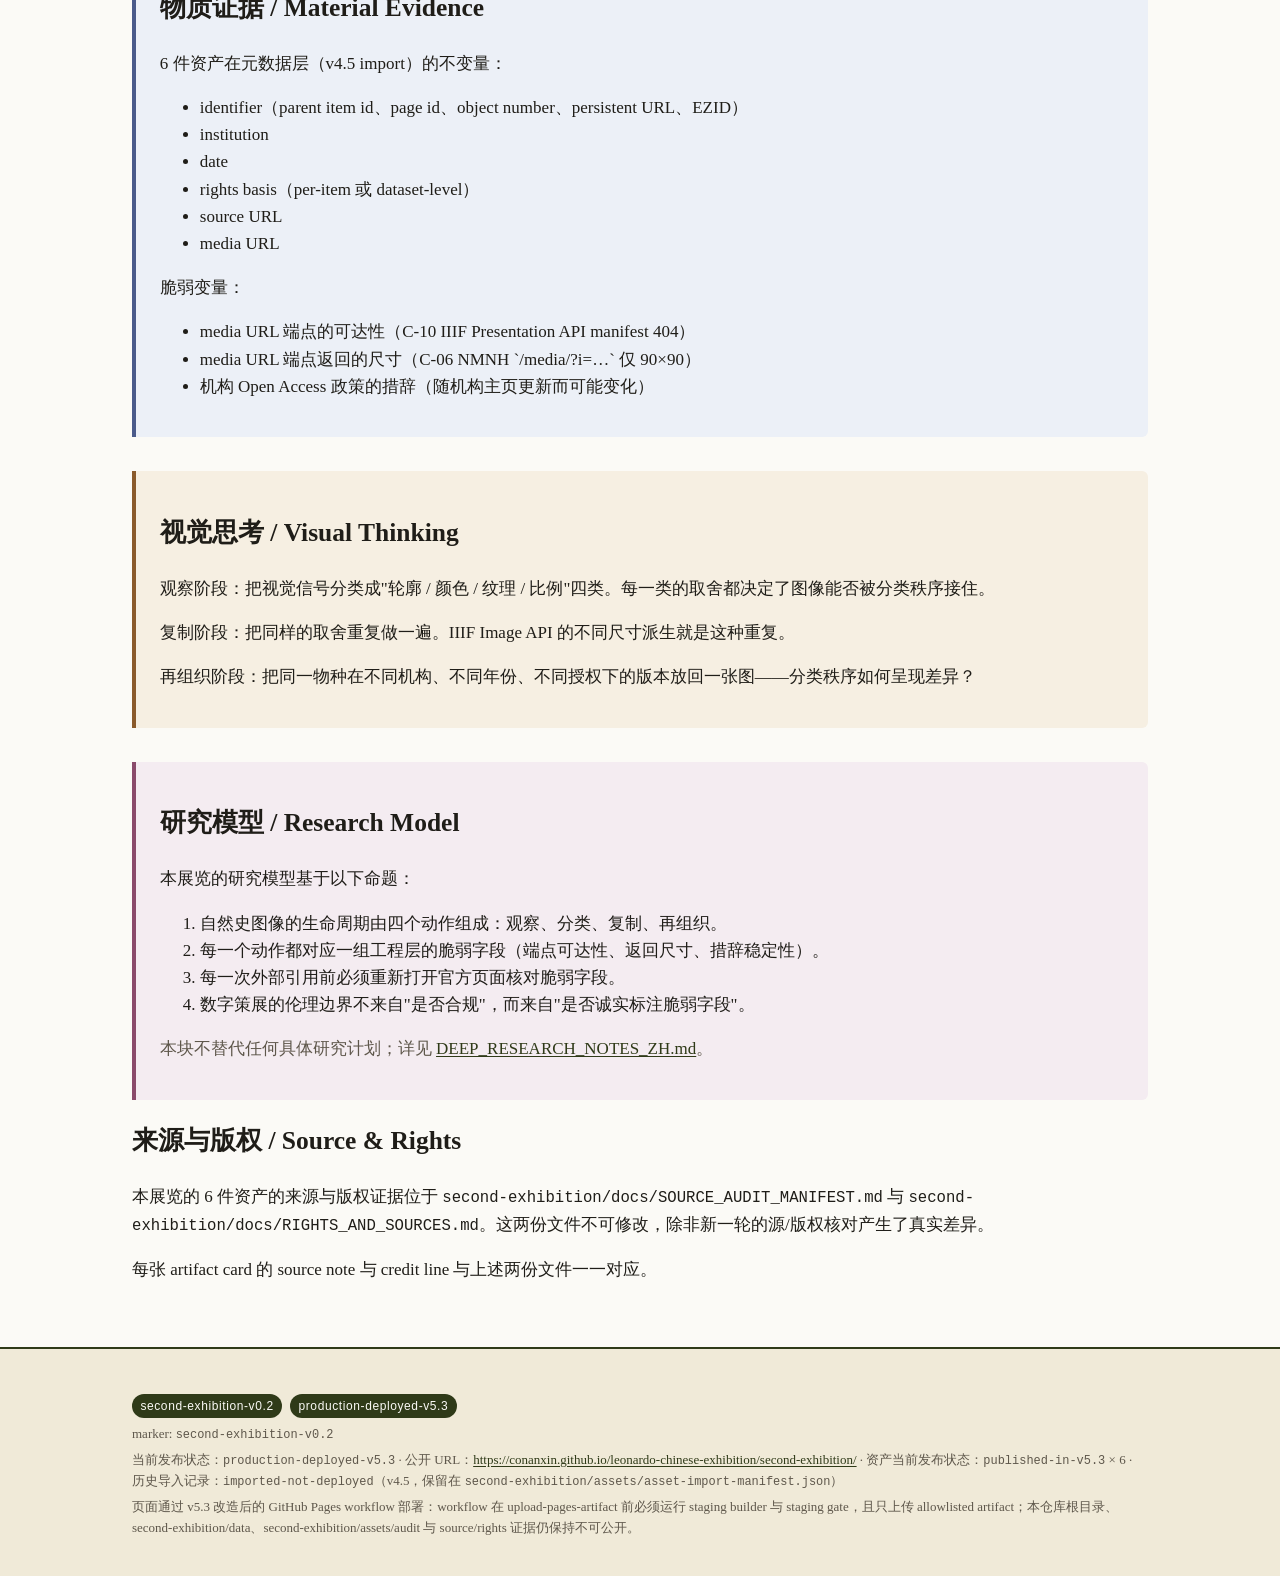
==== commit 6b7ee068: "Implement second exhibition v0.2 content iteration (v5.6b) CHG-01 to CHG-15 executed against v5.6-pr" ====
--- a/second-exhibition/site/index.html
+++ b/second-exhibition/site/index.html
@@ -4,17 +4,20 @@
 <meta charset="UTF-8">
 <meta name="viewport" content="width=device-width, initial-scale=1.0">
 <meta name="description" content="第二展览：从自然史图像到知识秩序。当前发布状态：production-deployed-v5.3。公开 URL：https://conanxin.github.io/leonardo-chinese-exhibition/second-exhibition/">
-<title>植物图谱与视觉分类 · 第二展览 v0.1</title>
+<title>植物图谱与视觉分类 · 第二展览 v0.2</title>
 <link rel="stylesheet" href="style.css">
 </head>
-<body data-marker="second-exhibition-v0.1">
+<body data-marker="second-exhibition-v0.2">
 <a class="skip-link" href="#main">跳到正文</a>
 
 <header class="site-header">
   <div class="container">
-    <p class="kicker">second-exhibition · v0.1 · production-deployed-v5.3</p>
+    <p class="kicker">second-exhibition · v0.2 · production-deployed-v5.3</p>
     <h1>植物图谱与视觉分类</h1>
     <p class="subtitle">从自然史图像到知识秩序</p>
+    <p class="hero-question" role="note">
+      <strong>核心问题：</strong>图像如何从一对植物的视觉观察记录，转变为可被分类、复制、并由网络重新连接的知识节点？本展览以 4 节、6 件资产、12 → 14 条术语，把这个问题从媒介（手稿／印刷／摄影／IIIF）讲到元数据（identifier / rights / manifest）。
+    </p>
     <p class="repository-status" role="status">
       <span class="badge">production-deployed-v5.3</span>
       本页面是 v5.3 controlled deployment 产物，通过 GitHub Pages 公开：<a href="https://conanxin.github.io/leonardo-chinese-exhibition/second-exhibition/">https://conanxin.github.io/leonardo-chinese-exhibition/second-exhibition/</a>。6 件资产的当前发布状态为 <code>published-in-v5.3</code>；历史导入记录 <code>imported-not-deployed</code> 保留在 <code>second-exhibition/assets/asset-import-manifest.json</code> 中，作为 v4.5 阶段的可审计证据。
@@ -36,8 +39,15 @@
 <main id="main" class="container">
 
 <section class="hero" aria-labelledby="hero-heading">
-  <h2 id="hero-heading">3 分钟导览</h2>
-  <p>本展览由 4 节组成：观察、分类、复制、再组织。每节给出一段策展短文 + 一组 artifact cards。6 件 asset 全部来自 v4.5 asset import。</p>
+  <h2 id="hero-heading">3 分钟导览 · 观看方法</h2>
+  <p>本展览由 4 节组成：观察、分类、复制、再组织。建议的观看顺序与方法：</p>
+  <ol class="guide-steps">
+    <li><strong>先看媒介，再看图像</strong>——每一节的水彩／标本照片／接触印相三者媒介并不相同，先辨认媒介差异再讨论"图像"。</li>
+    <li><strong>在 artifact card 之间交叉比对</strong>——把 C-01（水彩）与 C-09 / C-10（cyanotype）并排，注意它们的获取方式不同（手绘 vs. 接触印相）。</li>
+    <li><strong>跟随 4 节叙事弧</strong>：观察 → 分类 → 复制 → 再组织。每节策展短文之后，响应一个 deep-block 提示。</li>
+    <li><strong>回到 6 件资产卡片</strong>——资产卡片在 4 节之后，列出每件资产的 source_note 与 credit_line。</li>
+    <li><strong>术语表</strong>：12 → 14 条术语。点击术语获得定义；新增 cyanotype 与 photogram 在 Section 3。</li>
+  </ol>
   <p class="muted">导览文本详见 <code>second-exhibition/docs/VISITOR_GUIDE_ZH.md</code>。</p>
 </section>
 
@@ -46,12 +56,12 @@
 </section>
 
 <!-- ===== Section 1 ===== -->
-<section id="section-1-observation" class="exhibition-section" data-section-id="section-1-observation" data-candidate-ids="C-01">
+<section id="section-1-observation" class="exhibition-section" data-section-id="section-1-observation" data-candidate-ids="C-01" style="scroll-margin-top: 2px;">
   <p class="kicker">01 · 观察</p>
   <h2>观察：图像如何抓住植物特征</h2>
-  <p>观察是植物图谱的起点。当画家、博物学家或摄影师面对一株活体或一份标本，他们需要做出选择：哪些特征值得记录？哪些细节会因为印刷或数字化而丢失？本节以两份 BHL《Album of watercolors of Asian fruits and flowers》中的页面为引子，观察 18—19 世纪的水彩如何把花的轮廓、叶的脉络、果的质感固定为可被反复观看的图像。</p>
-  <p class="takeaway"><strong>Takeaway：</strong>观察不是被动地复制视觉，而是一连串关于保留什么、舍弃什么的判断。</p>
-  <p class="viewer-action"><em>Viewer action：</em>把两张水彩图像并排放在一起，对比它们的取景方式与细节密度。</p>
+  <p>观察是植物图谱的起点。当画家、博物学家或摄影师面对一株活体或一份标本，他们需要做出选择：哪些特征值得记录？哪些细节会因为印刷或数字化而丢失？本节以 BHL《Album of watercolors of Asian fruits and flowers》的两份水彩图版（C-01 / C-03）为引子。需要说明的是：水彩图版是对真实标本的视觉再现，本身并不是标本；而 Rijksprentenkabinet 收藏的 Anna Atkins 蓝晒作品（C-09 / C-10）属于把植物本身作为底片晒出的摄影印刷（photogram），与水彩图版在媒介上也有区别。</p>
+  <p class="takeaway"><strong>Takeaway：</strong>观察不是被动地复制视觉，而是一连串关于保留什么、舍弃什么的判断；并且，水彩图版与接触印相分属两种不同的媒介——前者是手绘再现，后者是把植物自身作为底片获得的摄影结果。</p>
+  <p class="viewer-action"><em>Viewer action：</em>把两张水彩图像并排放在一起，对比它们的取景方式与细节密度；然后把它们与 C-09 / C-10 的 cyanotype photogram 并排，<strong>观察"手绘再现"和"接触印相"在图像密度与色调上的差异</strong>。</p>
 
   <div class="visual-thinking-block deep-block" data-block-type="visual-thinking">
     <h3>视觉思考 / Visual Thinking</h3>
@@ -60,10 +70,10 @@
 </section>
 
 <!-- ===== Section 2 ===== -->
-<section id="section-2-classification" class="exhibition-section" data-section-id="section-2-classification" data-candidate-ids="C-06 C-08">
+<section id="section-2-classification" class="exhibition-section" data-section-id="section-2-classification" data-candidate-ids="C-06 C-08" style="scroll-margin-top: 2px;">
   <p class="kicker">02 · 分类</p>
   <h2>分类：图像如何服务命名与秩序</h2>
-  <p>分类让图像有了位置。每一份植物标本背后都对应一个学名、一段采集信息和一份机构记录。本节以 Smithsonian NMNH Botany 馆藏的 <em>Aconitum bulbilliferum</em> 与大都会博物馆的 <em>Botanical Specimen: Fern</em> 为对照样本，观察图像如何从被观察的对象变成被命名的对象。NMNH 提供的低分辨率缩略图与 Met 提供的相对完整的 JPEG 也在提醒我们：不同机构对可发布图像的尺度不同。</p>
+  <p>分类让图像有了位置。每一份植物标本背后都对应一个学名、一段采集信息和一份机构记录。本节以 Smithsonian NMNH Botany 馆藏的 <em>Aconitum bulbilliferum</em> 标本记录（C-06）与大都会博物馆的 <em>Botanical Specimen: Fern</em> 馆藏条目（C-08）为对照样本。两者都属于机构性植物记录，但并不属于同一类别：C-06 是压制并保存的真实植物标本（herbarium specimen）的低分辨率缩略图；C-08 是对一份 1855–60 年的植物标本照片（已为机构收藏对象）的更完整数字派生。换言之，前者让我们看到"什么样的植物对应一个学名"，后者让我们看到"机构如何让一份 19 世纪的标本照片获得数字身份"。NMNH 提供的 90×90 缩略图与 Met 提供的相对完整的 JPEG 也在提醒我们：图像的可获得性受机构政策影响，分类秩序并不脱离于图像的物理与法律状态。</p>
   <p class="takeaway"><strong>Takeaway：</strong>分类学秩序依赖图像，图像的可获得性也受机构政策影响。</p>
   <p class="viewer-action"><em>Viewer action：</em>比较两件作品的 credit line 与 source note：谁提供了图像、以何种授权、在怎样的元数据层级？</p>
 
@@ -74,24 +84,24 @@
 </section>
 
 <!-- ===== Section 3 ===== -->
-<section id="section-3-reproduction" class="exhibition-section" data-section-id="section-3-reproduction" data-candidate-ids="C-03 C-09 C-10">
+<section id="section-3-reproduction" class="exhibition-section" data-section-id="section-3-reproduction" data-candidate-ids="C-03 C-09 C-10" style="scroll-margin-top: 2px;">
   <p class="kicker">03 · 复制</p>
   <h2>复制：书籍、版画与数字化如何改变传播</h2>
-  <p>从手稿到印刷，从印刷到扫描，从扫描到 IIIF，复制技术决定了图像能否走出书房、走出博物馆、走出图书馆。本节以 Rijksmuseum Rijksprentenkabinet 收藏的 Anna Atkins 蓝晒 cyanotype 图像为引子，讨论 19 世纪的摄影/蓝晒印刷与今天的 IIIF Image API 在复制语义上的连续性与断裂。两件 Rijksmuseum 作品分别通过 Micrio IIIF 端点提供 JPG，本节同时记录了一条不能引用的 IIIF Presentation API manifest（404）作为研究路径中的边界。</p>
-  <p class="takeaway"><strong>Takeaway：</strong>复制技术决定图像的命运，也决定后人能否独立验证它。</p>
-  <p class="viewer-action"><em>Viewer action：</em>尝试在浏览器中直接打开图像的 IIIF 端点，观察它在不同尺寸下的呈现。</p>
+  <p>从手稿到印刷，从印刷到扫描，从扫描到 IIIF，复制技术决定了图像能否走出书房、走出博物馆、走出图书馆。本节展示四种复制媒介之间的关系：本展览中 C-01 / C-03 是手工绘制的水彩图版，C-08 是机构对 19 世纪标本照片的更完整数字派生，C-09 / C-10 是 Rijksmuseum Rijksprentenkabinet（版画／素描／摄影部门，区别于植物标本馆）馆藏的 Anna Atkins 蓝晒摄影印刷（cyanotype photogram），二者均通过 Micrio IIIF Image API 在 1024px 上派生后下载；C-10 的 IIIF Presentation API /manifest.json 在 v5.3 deployment 中返回 HTTP 404，因此不基于 manifest 撰写任何陈述。19 世纪的接触印相与今天的 IIIF Image API 之间既有复制语义上的连续性（都是分层、区域可取的图像派生），也有根本性断裂（前者是模拟光化学反应，后者是数字端点）。</p>
+  <p class="takeaway"><strong>Takeaway：</strong>复制技术决定图像的命运，也决定后人能否独立验证它；Image API 与 Presentation API 在 IIIF 框架下是两条不同的端点。</p>
+  <p class="viewer-action"><em>Viewer action：</em>尝试在浏览器中直接打开 C-09 / C-10 的 IIIF Image API 派生端点，观察它在不同尺寸下的呈现；并把 IIIF Image API 与 Presentation API 区分开——本展览仅基于前者。</p>
 
   <div class="material-evidence-block deep-block" data-block-type="material-evidence">
     <h3>物质证据 / Material Evidence</h3>
-    <p>如果你只能保留原图的某一种复制版本——扫描件、印刷件、IIIF 派生——你会保留哪一种？为什么？</p>
+    <p>在 C-01 / C-03 / C-08 / C-09 / C-10 之间，你最舍不得丢失的是哪一类复制？—— 手工绘制、机构拍照、cyanotype 接触印相，还是 IIIF 派生？</p>
   </div>
 </section>
 
 <!-- ===== Section 4 ===== -->
-<section id="section-4-reorganization" class="exhibition-section" data-section-id="section-4-reorganization" data-candidate-ids="C-01 C-03 C-06 C-08 C-09 C-10">
+<section id="section-4-reorganization" class="exhibition-section" data-section-id="section-4-reorganization" data-candidate-ids="C-01 C-03 C-06 C-08 C-09 C-10" style="scroll-margin-top: 2px;">
   <p class="kicker">04 · 再组织</p>
   <h2>再组织：数字馆藏如何让图像重新连接</h2>
-  <p>再组织是本展览的尾声，也是数字馆藏时代最大的可能：当图像有了稳定的 identifier、可校验的元数据、可机器读取的 rights 字段，它们就不再是孤立的艺术品，而可以与其它图像重新连接。本节不展示新图像，而是把前 3 节出现的 6 件资产放回一张"使用图谱"，让观者看见：哪些字段是稳定的（identifier、source URL、rights URL），哪些字段是脆弱的（90×90 的缩略图、404 的 manifest、变动的版权字段）。</p>
+  <p>再组织是本展览的尾声，也是数字馆藏时代最大的可能：当图像有了稳定的 identifier、可校验的元数据、可机器读取的 rights 字段，它们就不再是孤立的艺术品，而可以与其它图像重新连接。本节不展示新图像，而是把前 3 节出现的 6 件资产放回一张"使用图谱"，让观者看见：identifier 让我们能回头找到原页面（C-06 的 EZID arK、C-08 的 accession 2003.562.3、C-09 / C-10 的 objectNumber）；rights 字段让我们能在不同的使用场景下复用（C-08 通过 Met Collection API `isPublicDomain: true` 与公共页面 Public Domain 指示做了双重确认；C-09 / C-10 的 Rijksmuseum 公开页面都标注为 Public domain 并附带 CC0 1.0 链接；C-06 的 NMNH Botany 记录以数据集级 CC0 1.0 发布）；IIIF 让机器可以按尺寸、按区域、按格式请求图像派生（C-09 / C-10 通过 Micrio IIIF Image API 在 1024px 上派生后下载，C-10 的 Presentation API /manifest.json 在 v5.3 deployment 中返回 HTTP 404——让"基于 manifest 的证据"变成不可使用）。哪些字段是稳定的（identifier、source URL、rights URL），哪些字段是脆弱的（90×90 的缩略图、media 端点是否仍然 200、manifest 是否可达），必须被诚实地标注，不能被静默使用。</p>
   <p class="takeaway"><strong>Takeaway：</strong>再组织的前提是诚实的元数据；脆弱的字段必须被标注，不能被静默使用。</p>
   <p class="viewer-action"><em>Viewer action：</em>打开 <code>second-exhibition/docs/BUILD_ASSET_USAGE.md</code>，列出哪些字段在你的下一轮研究中需要重新打开原页面核对。</p>
 
@@ -188,20 +198,22 @@
 <!-- ===== Glossary ===== -->
 <section id="glossary" class="glossary" aria-labelledby="glossary-heading">
   <h2 id="glossary-heading">术语 / Glossary</h2>
-  <p class="muted">12 个术语。术语与第二展览策展短文、deep research notes 配套使用。</p>
+  <p class="muted">14 个术语（v0.1 → v0.2 增加 cyanotype、photogram；herbarium / print / public-domain / IIIF 措辞修订）。术语与第二展览策展短文、deep research notes 配套使用。</p>
   <dl class="glossary-list">
     <div class="glossary-item"><dt>植物图谱</dt><dd>对植物形态进行图像化记录的合集，常见于植物志、本草书、博物学图谱。它既是科学记录，也是视觉艺术。</dd></div>
     <div class="glossary-item"><dt>分类学</dt><dd>对生物进行命名、分群、并按演化关系排序的学科。本展览讨论的不是分类学本身的理论，而是图像如何被放进分类秩序。</dd></div>
     <div class="glossary-item"><dt>标本</dt><dd>经过压制、干燥或装订后保存于标本馆（herbarium）的植物个体或局部器官。它是分类学的物质基础，也是图像的对照样本。</dd></div>
-    <div class="glossary-item"><dt>植物标本馆</dt><dd>保存植物标本的机构及其空间，通常隶属于自然史博物馆或大学。NMNH Botany 与 Rijksprentenkabinet 都属于此类机构。</dd></div>
+    <div class="glossary-item"><dt>植物标本馆</dt><dd>保存植物标本的机构及其空间，通常隶属于自然史博物馆或大学。本展览中，NMNH Botany（C-06）属于此类机构；Rijksprentenkabinet（C-09 / C-10）是 Rijksmuseum 的版画／素描／摄影作品部门（print room），不保存植物标本。</dd></div>
     <div class="glossary-item"><dt>图版</dt><dd>植物图谱中单页或跨页的整版图像，通常配有图注和说明文字。本展览的 BHL C-01、C-03 都是图版。</dd></div>
-    <div class="glossary-item"><dt>版画</dt><dd>通过雕版、蚀刻、石印、蓝晒 cyanotype 等复制工艺制作的图像。Anna Atkins 的 Rijksmuseum 作品属于此类。</dd></div>
-    <div class="glossary-item"><dt>公共领域</dt><dd>版权已过期或因机构主动放弃而进入公共使用的状态。CC0 1.0 是常见的公共领域贡献许可。本展览的 6 件资产都基于公共领域或 CC0 1.0。</dd></div>
+    <div class="glossary-item"><dt>版画</dt><dd>通过雕版、蚀刻、石印等非摄影复制工艺制作的图像。Anna Atkins 的 Rijksmuseum 蓝晒作品（C-09 / C-10）属于 cyanotype（参见下方"蓝晒 / Cyanotype"）——一种以植物本身为底片的摄影接触印相，与传统手雕版画在媒介上不同；它在"复制"维度上仍属于本条目的扩展含义，但应在术语上单独标注。</dd></div>
+    <div class="glossary-item"><dt>公共领域</dt><dd><strong>公共领域 (Public Domain, PD) 是一种法律状态</strong>：版权已过期，或机构在司法允许的范围内主动放弃对其作品的专有使用权。<strong>CC0 1.0 是一种法律工具</strong>：由机构通过 Creative Commons 主动以"不保留权利"的方式贡献作品。两者并不完全等价——一件被机构标为 Public Domain 的对象可能并没有正式的 CC0 文件，反之亦然。本展览的实例：C-08 通过 Met Collection API `isPublicDomain: true` 与公共页面 Public Domain 指示做了双重确认；C-09 / C-10 的 Rijksmuseum 公开页面都标注为 Public domain 并附带 CC0 1.0 链接；C-06 的 NMNH Botany 记录以数据集级 CC0 1.0 发布。</dd></div>
     <div class="glossary-item"><dt>数字化</dt><dd>把物理图像或标本转写为数字副本的过程。数字副本与原物的关系（分辨率、色彩管理、元数据）决定了它能否被独立引用。</dd></div>
     <div class="glossary-item"><dt>元数据</dt><dd>描述图像、标本、出版物的结构化字段。本展览涉及的元数据包括 identifier、institution、date、rights、credit line、source note。</dd></div>
     <div class="glossary-item"><dt>馆藏记录</dt><dd>机构对单件资产发布的官方记录页，承载 identifier、来源、版权、获取方式。本展览的 6 件资产都对应一条馆藏记录。</dd></div>
-    <div class="glossary-item"><dt>IIIF</dt><dd>International Image Interoperability Framework。包含 Image API（按尺寸/区域派生图像）和 Presentation API（提供 manifest，描述图像的结构化元数据）。本展览使用 IIIF Image API 下载图像；Presentation API manifest 在 C-10 上返回 404。</dd></div>
+    <div class="glossary-item"><dt>IIIF</dt><dd>International Image Interoperability Framework（国际图像互操作框架）。三个常用 API：<strong>(a) Image API</strong>——按尺寸、区域、旋转、格式派生单张图像的位图（如 C-09 / C-10 通过 Micrio IIIF Image API 在 1024px 上派生下载）；<strong>(b) Presentation API</strong>——以 manifest（JSON / JSON-LD）描述一个作品、一个清单或一组图像的结构化元数据；<strong>(c) Authentication API</strong>——用于受控访问，本展览不使用。本展览仅依赖 Image API；C-10 的 Presentation API manifest /manifest.json 在 v5.3 deployment 中返回 HTTP 404，因此本展览不基于 Presentation API manifest 撰写任何陈述。</dd></div>
     <div class="glossary-item"><dt>信用行与来源说明</dt><dd>信用行 credit line 记录资产的归属与版权状态；来源说明 source note 记录资产的可访问 URL 与获取时间。两者都是数字引用场景下不可省略的字段。</dd></div>
+    <div class="glossary-item"><dt>蓝晒 / Cyanotype</dt><dd>一种 19 世纪的摄影复制工艺：将物体直接放在涂有铁盐感光药剂的纸上曝光，被涂面随光照发生蓝色化学反应而形成图像。Anna Atkins 的蕨类与石松类图谱（C-09 / C-10）即属于 cyanotype。cyanotype 与雕版／石印等印刷的最大区别在于它本质是接触印相的摄影结果。</dd></div>
+    <div class="glossary-item"><dt>接触印相 / Photogram</dt><dd>将物体本身作为底片直接放在感光材料上曝光所得的摄影图像——不需要相机。蓝晒 cyanotype（C-09 / C-10）即一种典型的 photogram。</dd></div>
   </dl>
 </section>
 
@@ -267,10 +279,10 @@
 <footer class="site-footer">
   <div class="container">
     <p class="repository-status">
-      <span class="badge">second-exhibition-v0.1</span>
+      <span class="badge">second-exhibition-v0.2</span>
       <span class="badge">production-deployed-v5.3</span>
     </p>
-    <p class="muted">marker: <code>second-exhibition-v0.1</code></p>
+    <p class="muted">marker: <code>second-exhibition-v0.2</code></p>
     <p class="muted">当前发布状态：<code>production-deployed-v5.3</code> · 公开 URL：<a href="https://conanxin.github.io/leonardo-chinese-exhibition/second-exhibition/">https://conanxin.github.io/leonardo-chinese-exhibition/second-exhibition/</a> · 资产当前发布状态：<code>published-in-v5.3</code> × 6 · 历史导入记录：<code>imported-not-deployed</code>（v4.5，保留在 <code>second-exhibition/assets/asset-import-manifest.json</code>）</p>
     <p class="muted">页面通过 v5.3 改造后的 GitHub Pages workflow 部署：workflow 在 upload-pages-artifact 前必须运行 staging builder 与 staging gate，且只上传 allowlisted artifact；本仓库根目录、second-exhibition/data、second-exhibition/assets/audit 与 source/rights 证据仍保持不可公开。</p>
   </div>
